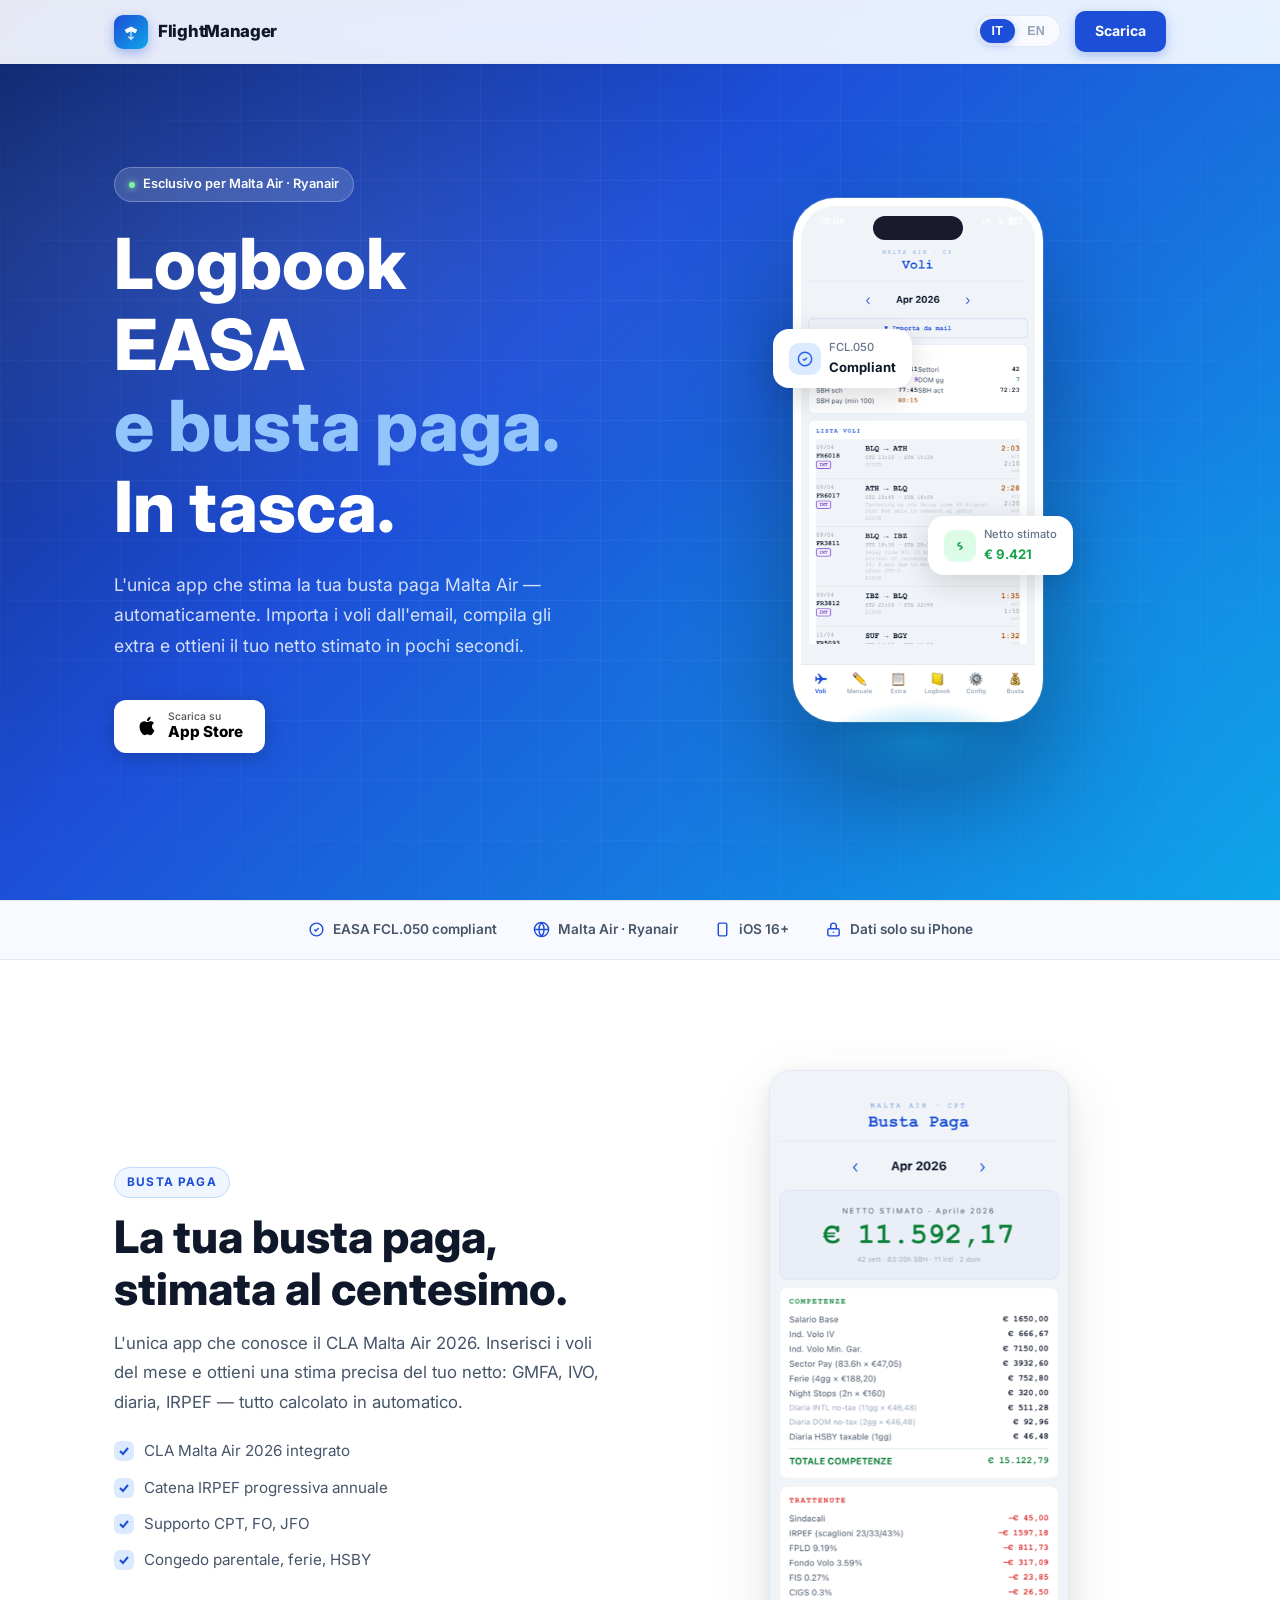
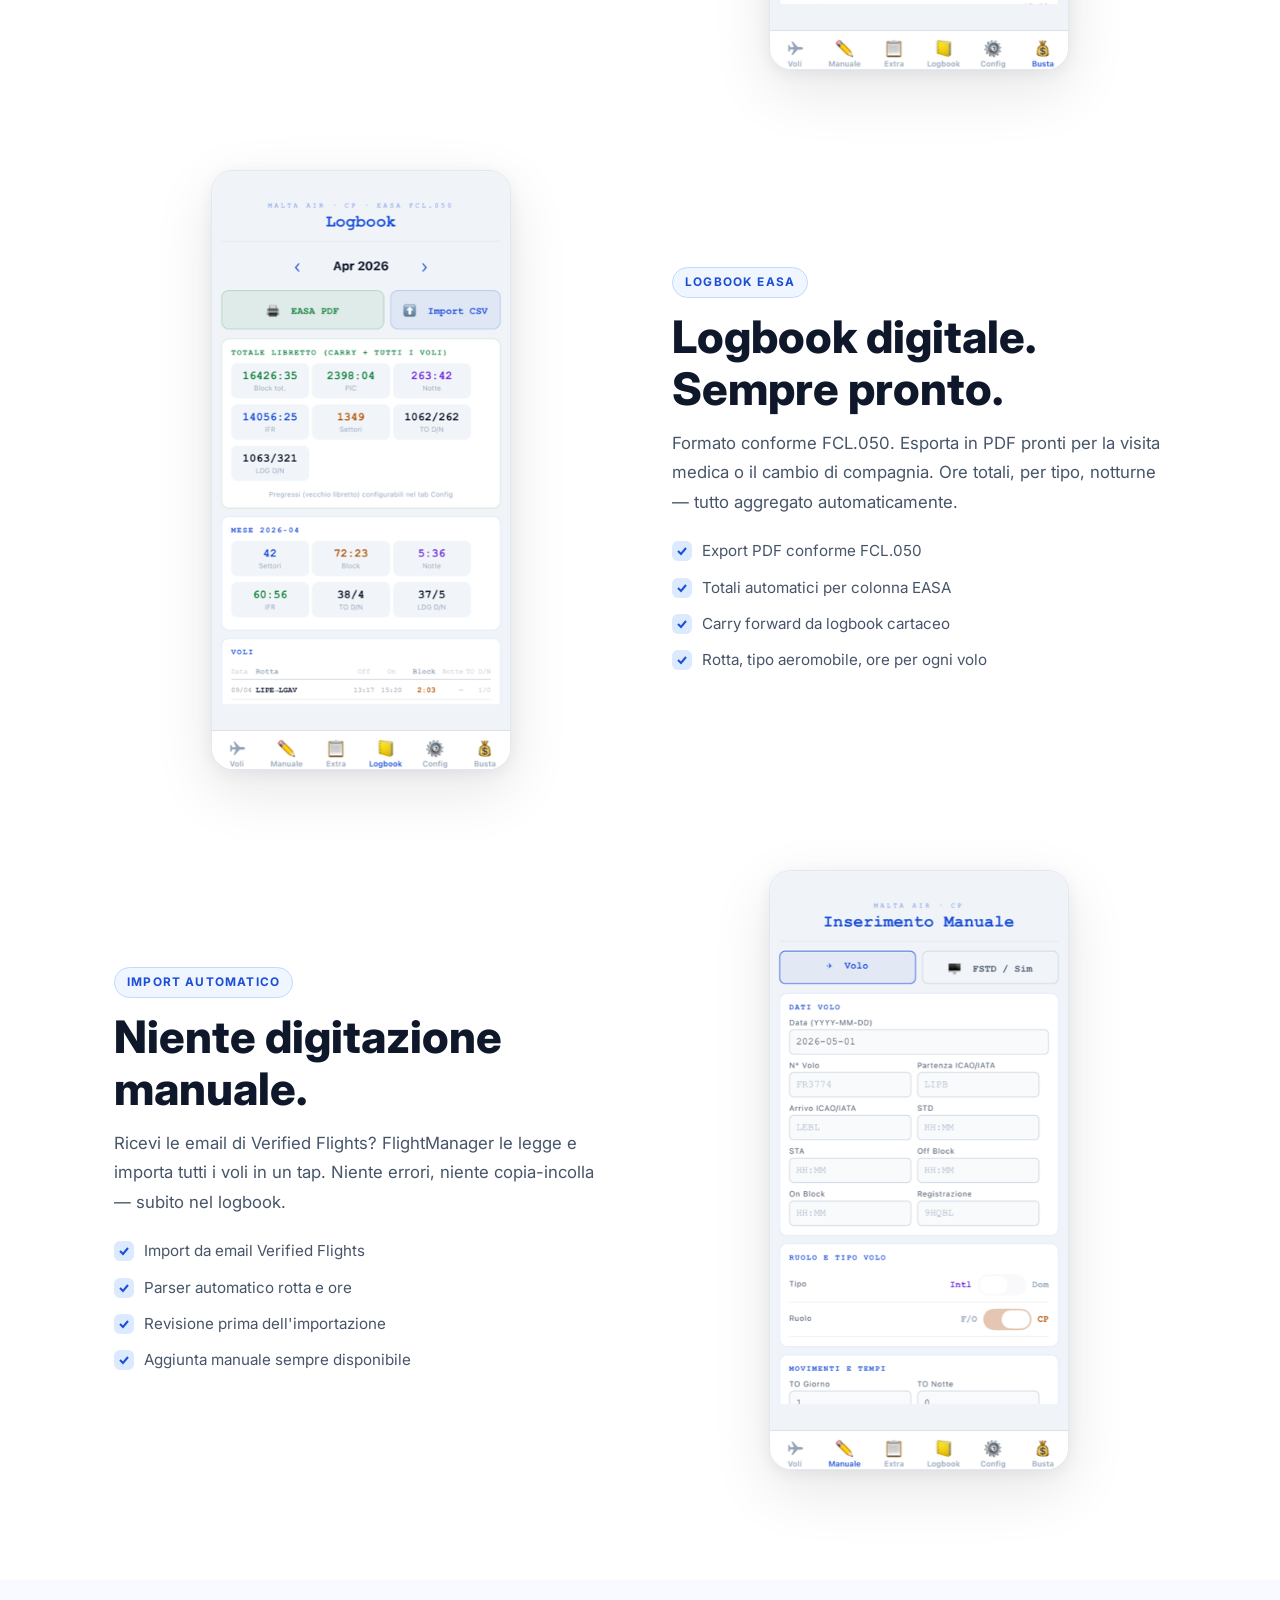
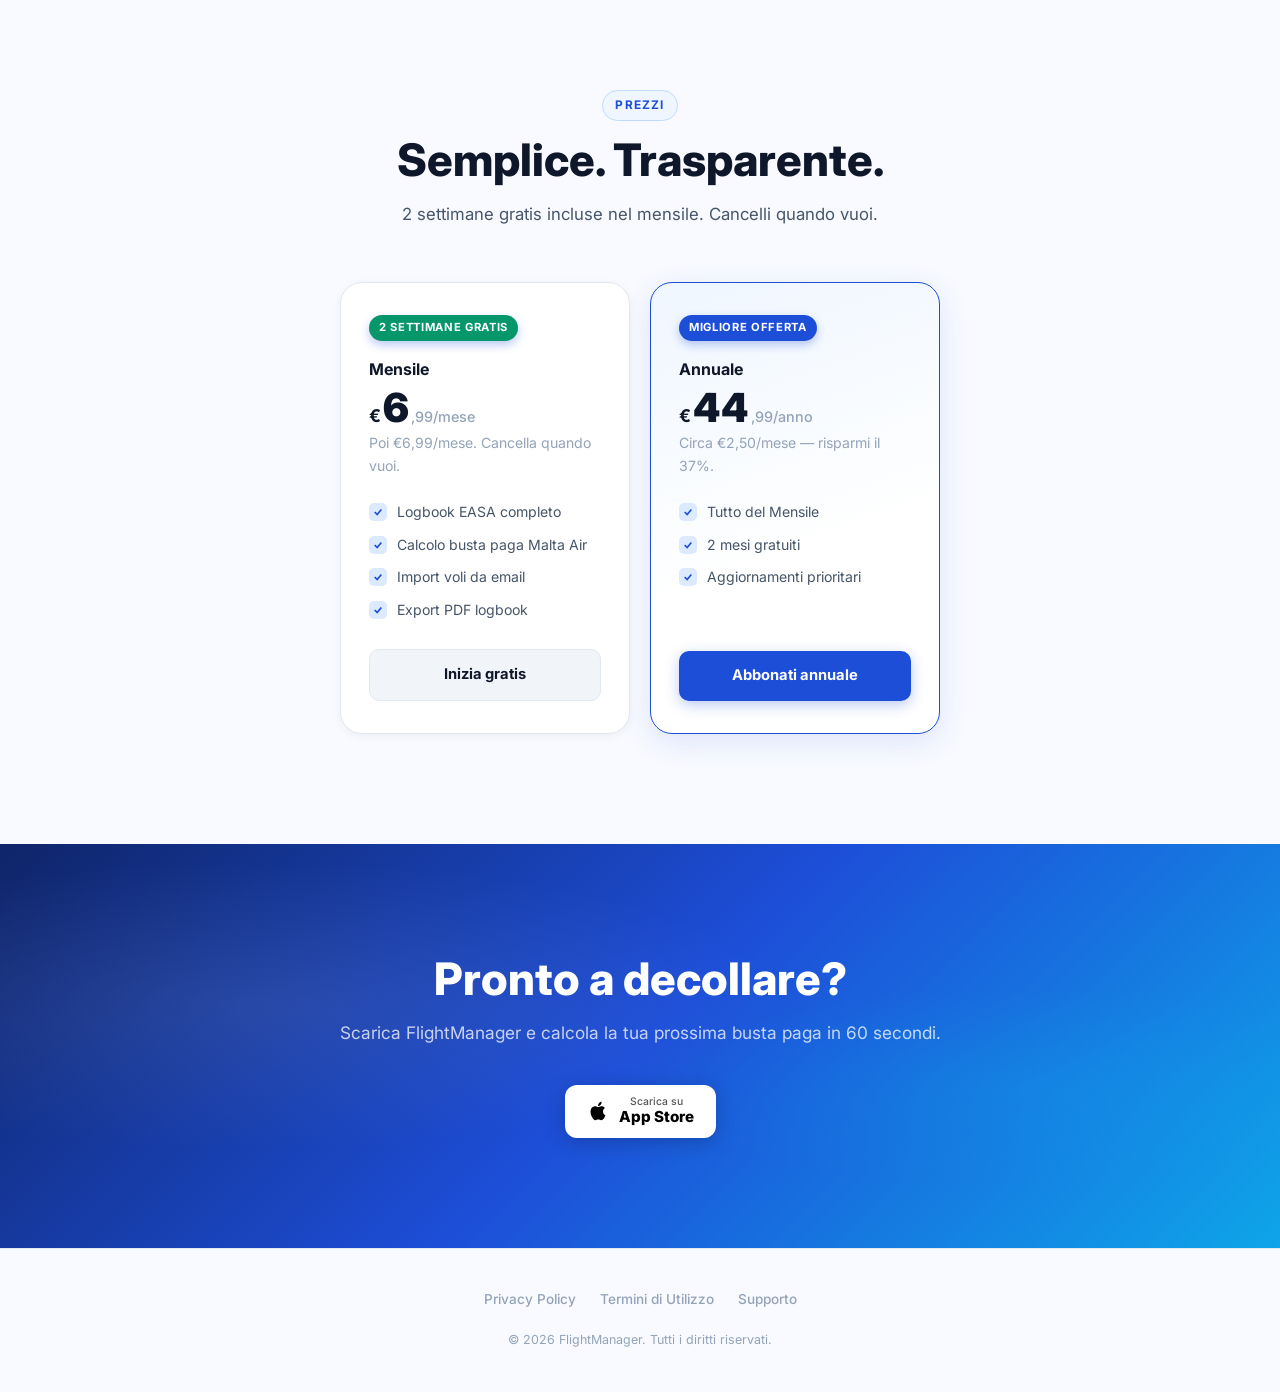
==== index.html @ ec0d059f "Update index.html" ====
<!DOCTYPE html>
<html lang="it">
<head>
  <meta charset="UTF-8" />
  <meta name="viewport" content="width=device-width, initial-scale=1.0" />
  <title>FlightManager — Logbook EASA & Busta Paga per Piloti Malta Air</title>
  <meta name="description" content="L'unica app iOS che stima la busta paga Malta Air e gestisce il logbook EASA. Import voli da email, catena IRPEF, trial gratuito." />
  <link rel="preconnect" href="https://fonts.googleapis.com" />
  <link href="https://fonts.googleapis.com/css2?family=Inter:wght@400;500;600;700;800;900&display=swap" rel="stylesheet" />

  <style>
    *, *::before, *::after { box-sizing: border-box; margin: 0; padding: 0; }

    :root {
      --blue:   #1D4ED8;
      --blue2:  #1E40AF;
      --sky:    #0EA5E9;
      --indigo: #4F46E5;
      --white:  #FFFFFF;
      --bg:     #F8FAFF;
      --card:   #FFFFFF;
      --text:   #0F172A;
      --sub:    #475569;
      --muted:  #94A3B8;
      --border: #E2E8F0;
      --r:      14px;
      --rl:     22px;
    }

    html { scroll-behavior: smooth; }

    body {
      font-family: 'Inter', -apple-system, BlinkMacSystemFont, sans-serif;
      background: var(--white);
      color: var(--text);
      line-height: 1.6;
      overflow-x: hidden;
    }

    h1, h2, h3 { font-weight: 800; line-height: 1.15; color: var(--text); }
    h1 { font-size: clamp(2.4rem, 6vw, 4.4rem); }
    h2 { font-size: clamp(1.8rem, 4vw, 2.8rem); }
    h3 { font-size: 1.15rem; }

    .wrap { max-width: 1100px; margin: 0 auto; padding: 0 24px; }

    /* ── NAV ── */
    nav {
      position: fixed; top: 0; left: 0; right: 0; z-index: 100;
      height: 64px;
      background: rgba(255,255,255,.9);
      backdrop-filter: blur(18px) saturate(180%);
      border-bottom: 1px solid rgba(226,232,240,.8);
      box-shadow: 0 1px 3px rgba(0,0,0,.06);
    }
    nav .inner {
      max-width: 1100px; margin: 0 auto; padding: 0 24px;
      height: 100%; display: flex; align-items: center; justify-content: space-between;
    }
    .logo {
      display: flex; align-items: center; gap: 10px;
      font-size: 1.05rem; font-weight: 800; color: var(--text);
      text-decoration: none; letter-spacing: -.3px;
    }
    .logo-icon {
      width: 34px; height: 34px; border-radius: 9px;
      background: linear-gradient(135deg, var(--blue) 0%, var(--sky) 100%);
      display: flex; align-items: center; justify-content: center; flex-shrink: 0;
      box-shadow: 0 4px 12px rgba(29,78,216,.35);
    }
    .nav-r { display: flex; align-items: center; gap: 14px; }
    .lang-toggle {
      display: flex; align-items: center;
      background: var(--bg); border-radius: 20px; padding: 3px;
      border: 1px solid var(--border);
    }
    .lang-btn {
      padding: 5px 12px; border-radius: 16px; border: none; cursor: pointer;
      font-size: .78rem; font-weight: 700; letter-spacing: .02em;
      transition: all .2s; background: transparent; color: var(--muted);
    }
    .lang-btn.active { background: var(--blue); color: #fff; box-shadow: 0 2px 8px rgba(29,78,216,.3); }
    .btn-nav {
      background: var(--blue); color: #fff; padding: 9px 20px;
      border-radius: 10px; font-weight: 700; font-size: .88rem;
      text-decoration: none; transition: all .2s;
      box-shadow: 0 4px 12px rgba(29,78,216,.3);
    }
    .btn-nav:hover { background: var(--blue2); transform: translateY(-1px); box-shadow: 0 6px 16px rgba(29,78,216,.35); }

    /* ── HERO ── */
    .hero {
      min-height: 100vh; display: flex; align-items: center;
      padding: 80px 0 60px; position: relative; overflow: hidden;
      background: linear-gradient(135deg, #0F2569 0%, #1D4ED8 40%, #0EA5E9 100%);
    }

    /* Animated mesh background */
    .hero::before {
      content: '';
      position: absolute; inset: 0;
      background:
        radial-gradient(ellipse 80% 50% at 20% 30%, rgba(255,255,255,.08) 0%, transparent 60%),
        radial-gradient(ellipse 60% 40% at 80% 70%, rgba(14,165,233,.2) 0%, transparent 60%);
      pointer-events: none;
    }

    /* Grid lines decoration */
    .hero::after {
      content: '';
      position: absolute; inset: 0;
      background-image:
        linear-gradient(rgba(255,255,255,.05) 1px, transparent 1px),
        linear-gradient(90deg, rgba(255,255,255,.05) 1px, transparent 1px);
      background-size: 60px 60px;
      pointer-events: none;
      mask-image: radial-gradient(ellipse 80% 80% at 50% 50%, black 30%, transparent 100%);
    }

    .hero-grid {
      display: grid; grid-template-columns: 1fr 1fr;
      gap: 60px; align-items: center; position: relative; z-index: 1;
    }

    .hero-badge {
      display: inline-flex; align-items: center; gap: 8px;
      background: rgba(255,255,255,.15);
      border: 1px solid rgba(255,255,255,.25);
      color: #fff; font-size: .8rem; font-weight: 600;
      padding: 6px 14px; border-radius: 20px; margin-bottom: 22px;
      backdrop-filter: blur(8px);
    }
    .badge-dot {
      width: 6px; height: 6px; border-radius: 50%;
      background: #7EF4A0; box-shadow: 0 0 6px #7EF4A0;
      animation: blink 2s infinite;
    }
    @keyframes blink { 0%,100%{opacity:1} 50%{opacity:.4} }

    .hero h1 { color: #fff; margin-bottom: 22px; }
    .hero h1 .accent { color: #93C5FD; }

    .hero-sub {
      font-size: 1.1rem; color: rgba(255,255,255,.82);
      margin-bottom: 38px; max-width: 460px; line-height: 1.75;
    }
    .hero-cta { display: flex; gap: 14px; flex-wrap: wrap; }

    /* App Store button */
    .asbtn {
      display: inline-flex; align-items: center; gap: 10px;
      background: #fff; color: #000; padding: 11px 22px;
      border-radius: 12px; text-decoration: none;
      transition: all .2s; flex-shrink: 0;
      box-shadow: 0 4px 20px rgba(0,0,0,.2);
    }
    .asbtn:hover { transform: translateY(-2px); box-shadow: 0 8px 28px rgba(0,0,0,.25); }
    .asbtn svg { width: 22px; height: 22px; flex-shrink: 0; }
    .asbtn-txt { display: flex; flex-direction: column; line-height: 1.2; }
    .asbtn-txt small { font-size: .65rem; color: #555; font-weight: 500; }
    .asbtn-txt strong { font-size: .95rem; color: #000; font-weight: 800; }

    /* Phone mockup */
    .hero-visual { display: flex; justify-content: center; align-items: center; position: relative; z-index: 1; }
    .phone-wrap { position: relative; }
    .phone {
      width: 250px; border-radius: 42px;
      background: #fff;
      border: 8px solid rgba(255,255,255,.9);
      overflow: hidden;
      box-shadow:
        0 60px 120px rgba(0,0,0,.35),
        0 0 0 1px rgba(255,255,255,.15),
        inset 0 1px 0 rgba(255,255,255,.5);
      animation: float 5s ease-in-out infinite;
      position: relative;
    }
    .phone::before {
      content: ''; position: absolute;
      top: 10px; left: 50%; transform: translateX(-50%);
      width: 90px; height: 24px;
      background: #1a1a2e; border-radius: 13px; z-index: 2;
    }
    .phone img { width: 100%; display: block; }
    .phone-ph {
      width: 100%; aspect-ratio: 9/19.5;
      background: linear-gradient(160deg, #EFF6FF 0%, #DBEAFE 100%);
      display: flex; flex-direction: column;
      align-items: center; justify-content: center; gap: 14px; padding: 50px 30px;
    }
    .phone-ph svg { opacity: .35; }
    .phone-ph span { font-size: .72rem; color: #64748B; text-align: center; font-weight: 500; }
    @keyframes float { 0%,100%{transform:translateY(0)} 50%{transform:translateY(-14px)} }

    /* Glow under phone */
    .phone-glow {
      position: absolute; bottom: -60px; left: 50%; transform: translateX(-50%);
      width: 200px; height: 80px;
      background: radial-gradient(ellipse, rgba(14,165,233,.4) 0%, transparent 72%);
      pointer-events: none;
    }

    /* Floating badge decorations */
    .float-badge {
      position: absolute; background: #fff; border-radius: 16px;
      padding: 10px 16px; box-shadow: 0 8px 30px rgba(0,0,0,.15);
      display: flex; align-items: center; gap: 8px;
      font-size: .8rem; font-weight: 700; color: var(--text);
      animation: float2 4s ease-in-out infinite;
      white-space: nowrap;
    }
    .float-badge.left  { left: -20px; top: 25%; animation-delay: .5s; }
    .float-badge.right { right: -30px; bottom: 28%; animation-delay: 1.2s; }
    .float-badge .fb-icon { width: 32px; height: 32px; border-radius: 10px; display: flex; align-items: center; justify-content: center; }
    .float-badge .fb-icon.blue { background: #DBEAFE; }
    .float-badge .fb-icon.green { background: #DCFCE7; }
    @keyframes float2 { 0%,100%{transform:translateY(0)} 50%{transform:translateY(-8px)} }

    /* ── TRUST STRIP ── */
    .trust {
      background: var(--bg);
      border-top: 1px solid var(--border);
      border-bottom: 1px solid var(--border);
      padding: 18px 0;
    }
    .trust-row {
      display: flex; align-items: center; justify-content: center;
      gap: 36px; flex-wrap: wrap;
    }
    .trust-item {
      display: flex; align-items: center; gap: 8px;
      font-size: .85rem; font-weight: 600; color: var(--sub);
    }
    .trust-item svg { width: 17px; height: 17px; color: var(--blue); flex-shrink: 0; }

    /* ── SECTIONS ── */
    .section { padding: 110px 0; }
    .section.alt { background: var(--bg); }

    .section-chip {
      display: inline-block;
      background: #EFF6FF; color: var(--blue);
      font-size: .74rem; font-weight: 700; letter-spacing: .1em; text-transform: uppercase;
      padding: 5px 12px; border-radius: 20px; margin-bottom: 14px;
      border: 1px solid #BFDBFE;
    }
    .section-sub { font-size: 1.05rem; color: var(--sub); max-width: 520px; line-height: 1.75; margin-top: 14px; }

    /* Feature rows */
    .feat-row {
      display: grid; grid-template-columns: 1fr 1fr;
      gap: 64px; align-items: center; margin-bottom: 100px;
    }
    .feat-row:last-child { margin-bottom: 0; }

    .feat-card {
      background: var(--card);
      border: 1px solid var(--border);
      border-radius: var(--rl); overflow: hidden;
      aspect-ratio: 9/18; max-width: 300px; width: 100%;
      box-shadow: 0 20px 60px rgba(15,23,42,.1), 0 4px 16px rgba(15,23,42,.06);
      transition: transform .3s, box-shadow .3s;
    }
    .feat-card:hover {
      transform: translateY(-8px);
      box-shadow: 0 32px 80px rgba(15,23,42,.15), 0 8px 24px rgba(15,23,42,.08);
    }
    .feat-card img { width: 100%; height: 100%; object-fit: cover; }
    .feat-card .ph {
      width: 100%; height: 100%;
      background: linear-gradient(160deg, #EFF6FF 0%, #F0F9FF 100%);
      display: flex; flex-direction: column;
      align-items: center; justify-content: center; gap: 14px; padding: 30px;
    }
    .feat-card .ph svg { opacity: .35; }
    .feat-card .ph span { font-size: .72rem; color: var(--muted); text-align: center; font-weight: 500; }

    .feat-img { display: flex; justify-content: center; }

    .check-list { list-style: none; margin-top: 22px; display: flex; flex-direction: column; gap: 12px; }
    .check-list li {
      display: flex; align-items: flex-start; gap: 10px;
      font-size: .95rem; color: var(--sub);
    }
    .check-icon {
      width: 20px; height: 20px; border-radius: 6px;
      background: #DBEAFE; display: flex; align-items: center; justify-content: center;
      flex-shrink: 0; margin-top: 2px;
    }
    .check-icon svg { width: 12px; height: 12px; color: var(--blue); }

    /* ── PRICING ── */
    .pricing { padding: 110px 0; background: var(--bg); }
    .pricing-head { text-align: center; margin-bottom: 52px; }
    .pricing-head .section-sub { margin: 14px auto 0; }

    .cards {
      display: grid; grid-template-columns: repeat(auto-fit, minmax(270px, 1fr));
      gap: 20px; max-width: 820px; margin: 0 auto;
    }
    .card {
      background: var(--card); border: 1.5px solid var(--border);
      border-radius: var(--rl); padding: 32px 28px;
      display: flex; flex-direction: column;
      transition: transform .25s, box-shadow .25s;
      box-shadow: 0 2px 8px rgba(15,23,42,.05);
    }
    .card:hover {
      transform: translateY(-6px);
      box-shadow: 0 20px 50px rgba(15,23,42,.12);
      border-color: #BFDBFE;
    }
    .card.best {
      border-color: var(--blue);
      background: linear-gradient(160deg, #EFF6FF 0%, #fff 60%);
      box-shadow: 0 8px 30px rgba(29,78,216,.12);
    }
    .best-badge {
      display: inline-block; background: var(--blue); color: #fff;
      font-size: .7rem; font-weight: 700; letter-spacing: .06em; text-transform: uppercase;
      padding: 4px 10px; border-radius: 20px; margin-bottom: 16px; width: fit-content;
      box-shadow: 0 4px 10px rgba(29,78,216,.3);
    }
    .card-name { font-size: 1rem; font-weight: 700; color: var(--text); margin-bottom: 6px; }
    .card-price {
      font-size: 2.5rem; font-weight: 900; color: var(--text);
      line-height: 1; margin-bottom: 4px; display: flex; align-items: baseline; gap: 2px;
    }
    .card-price sup { font-size: 1.1rem; font-weight: 700; }
    .card-price .per { font-size: .9rem; font-weight: 500; color: var(--muted); }
    .card-desc { font-size: .88rem; color: var(--muted); margin-bottom: 24px; }
    .card-feats { list-style: none; flex: 1; margin-bottom: 28px; display: flex; flex-direction: column; gap: 10px; }
    .card-feats li { display: flex; align-items: flex-start; gap: 10px; font-size: .88rem; color: var(--sub); }
    .card-feats li .check-icon { width: 18px; height: 18px; border-radius: 5px; flex-shrink: 0; margin-top: 2px; background: #DBEAFE; }
    .card-feats li .check-icon svg { width: 10px; height: 10px; color: var(--blue); }
    .btn-card {
      display: block; text-align: center; width: 100%;
      padding: 13px 20px; border-radius: 10px;
      font-weight: 700; font-size: .92rem; text-decoration: none; transition: all .2s;
    }
    .btn-card.solid {
      background: var(--blue); color: #fff;
      box-shadow: 0 4px 14px rgba(29,78,216,.3);
    }
    .btn-card.solid:hover { background: var(--blue2); transform: translateY(-1px); box-shadow: 0 6px 20px rgba(29,78,216,.35); }
    .btn-card.ghost { background: #F1F5F9; color: var(--text); border: 1px solid var(--border); }
    .btn-card.ghost:hover { background: #E2E8F0; }

    /* ── CTA ── */
    .cta-sec {
      padding: 110px 0; text-align: center;
      background: linear-gradient(135deg, #0F2569 0%, #1D4ED8 50%, #0EA5E9 100%);
      position: relative; overflow: hidden;
    }
    .cta-sec::before {
      content: '';
      position: absolute; inset: 0;
      background:
        radial-gradient(ellipse 70% 60% at 20% 40%, rgba(255,255,255,.08) 0%, transparent 60%),
        radial-gradient(ellipse 50% 40% at 80% 60%, rgba(14,165,233,.2) 0%, transparent 60%);
      pointer-events: none;
    }
    .cta-sec .wrap { position: relative; z-index: 1; }
    .cta-sec h2 { color: #fff; margin-bottom: 14px; }
    .cta-sec p { font-size: 1.08rem; color: rgba(255,255,255,.75); margin-bottom: 38px; }
    .cta-btns { display: flex; gap: 14px; justify-content: center; flex-wrap: wrap; }

    /* ── FOOTER ── */
    footer { padding: 40px 0; border-top: 1px solid var(--border); text-align: center; background: var(--bg); }
    .footer-links { display: flex; gap: 24px; justify-content: center; flex-wrap: wrap; margin-bottom: 16px; }
    .footer-links a { color: var(--muted); font-size: .85rem; text-decoration: none; font-weight: 500; }
    .footer-links a:hover { color: var(--blue); }
    footer small { font-size: .78rem; color: var(--muted); }

    /* ── ANIMATIONS ── */
    .fu { opacity: 0; transform: translateY(24px); transition: opacity .6s ease, transform .6s ease; }
    .fu.vis { opacity: 1; transform: translateY(0); }
    .d1 { transition-delay: .1s; }
    .d2 { transition-delay: .2s; }
    .d3 { transition-delay: .3s; }

    /* ── RESPONSIVE ── */
    @media (max-width: 768px) {
      .hero-grid { grid-template-columns: 1fr; text-align: center; gap: 48px; }
      .hero-visual { order: -1; }
      .hero-sub { margin-left: auto; margin-right: auto; }
      .hero-cta { justify-content: center; }
      .feat-row { grid-template-columns: 1fr; gap: 40px; }
      .feat-row .feat-img { order: -1; }
      .section-sub { max-width: 100%; }
      .float-badge { display: none; }
    }
    @media (max-width: 480px) {
      .trust-row { gap: 16px; }
      nav .btn-nav { display: none; }
    }
  </style>
</head>

<body>

<!-- ── NAV ── -->
<nav>
  <div class="inner">
    <a href="#" class="logo">
      <div class="logo-icon">
        <svg width="18" height="18" viewBox="0 0 20 20" fill="none">
          <path d="M17 7.5L10 4L3 7.5L5 11.5L10 9.5L15 11.5L17 7.5Z" fill="white" opacity=".95"/>
          <path d="M10 9.5V18L7.5 15.5M10 18L12.5 15.5" stroke="white" stroke-width="1.5" stroke-linecap="round" opacity=".8"/>
        </svg>
      </div>
      FlightManager
    </a>
    <div class="nav-r">
      <div class="lang-toggle">
        <button class="lang-btn active" data-lang="it">IT</button>
        <button class="lang-btn" data-lang="en">EN</button>
      </div>
      <a href="https://apps.apple.com/it/app/flightmanager/id6765693187" class="btn-nav" data-t="nav.cta">Scarica</a>
    </div>
  </div>
</nav>

<!-- ── HERO ── -->
<section class="hero">
  <div class="wrap">
    <div class="hero-grid">
      <div>
        <div class="hero-badge fu">
          <span class="badge-dot"></span>
          <span data-t="hero.badge">Esclusivo per Malta Air · Ryanair</span>
        </div>
        <h1 class="fu d1">
          <span data-t="hero.t1">Logbook EASA</span><br>
          <span class="accent" data-t="hero.t2">e busta paga.</span><br>
          <span data-t="hero.t3">In tasca.</span>
        </h1>
        <p class="hero-sub fu d2" data-t="hero.sub">
          L'unica app che stima la tua busta paga Malta Air — automaticamente. Importa i voli dall'email, compila gli extra e ottieni il tuo netto stimato in pochi secondi.
        </p>
        <div class="hero-cta fu d3">
          <a href="https://apps.apple.com/it/app/flightmanager/id6765693187" class="asbtn">
            <svg viewBox="0 0 24 24" fill="currentColor"><path d="M18.71 19.5c-.83 1.24-1.71 2.45-3.05 2.47-1.34.03-1.77-.79-3.29-.79-1.53 0-2 .77-3.27.82-1.31.05-2.3-1.32-3.14-2.53C4.25 17 2.94 12.45 4.7 9.39c.87-1.52 2.43-2.48 4.12-2.51 1.28-.02 2.5.87 3.29.87.78 0 2.26-1.07 3.8-.91.65.03 2.47.26 3.64 1.98-.09.06-2.17 1.28-2.15 3.81.03 3.02 2.65 4.03 2.68 4.04-.03.07-.42 1.44-1.38 2.83M13 3.5c.73-.83 1.94-1.46 2.94-1.5.13 1.17-.34 2.35-1.04 3.19-.69.85-1.83 1.51-2.95 1.42-.15-1.15.41-2.35 1.05-3.11z"/></svg>
            <div class="asbtn-txt">
              <small data-t="as.dl">Scarica su</small>
              <strong>App Store</strong>
            </div>
          </a>
        </div>
      </div>

      <div class="hero-visual fu d2">
        <div class="phone-wrap">
          <div class="phone">
            <img src="screens/voli.png" alt="FlightManager"
                 onerror="this.style.display='none';this.nextElementSibling.style.display='flex'">
            <div class="phone-ph" style="display:none">
              <svg width="52" height="52" viewBox="0 0 24 24" fill="none" stroke="#2563EB" stroke-width="1.2">
                <path d="M3 12l2-2m0 0l7-7 7 7M5 10v10a1 1 0 001 1h3m10-11l2 2m-2-2v10a1 1 0 01-1 1h-3m-6 0a1 1 0 001-1v-4a1 1 0 011-1h2a1 1 0 011 1v4a1 1 0 001 1m-6 0h6"/>
              </svg>
              <span>Screenshot principale<br>qui</span>
            </div>
          </div>
          <div class="phone-glow"></div>

          <!-- Floating badges -->
          <div class="float-badge left">
            <div class="fb-icon blue">
              <svg width="16" height="16" viewBox="0 0 24 24" fill="none" stroke="#2563EB" stroke-width="2.2"><path d="M9 12l2 2 4-4"/><circle cx="12" cy="12" r="10"/></svg>
            </div>
            <div>
              <div style="font-size:.7rem;color:#64748B;font-weight:500" data-t="fb.easa">FCL.050</div>
              <div style="font-size:.82rem" data-t="fb.compliant">Compliant</div>
            </div>
          </div>

          <div class="float-badge right">
            <div class="fb-icon green">
              <svg width="16" height="16" viewBox="0 0 24 24" fill="none" stroke="#16A34A" stroke-width="2.2"><path d="M12 8c-1.657 0-3 .895-3 2s1.343 2 3 2 3 .895 3 2-1.343 2-3 2m0-8V6m0 12v-2"/></svg>
            </div>
            <div>
              <div style="font-size:.7rem;color:#64748B;font-weight:500" data-t="fb.netto">Netto stimato</div>
              <div style="font-size:.82rem;color:#16A34A">€ 9.421</div>
            </div>
          </div>
        </div>
      </div>
    </div>
  </div>
</section>

<!-- ── TRUST STRIP ── -->
<div class="trust">
  <div class="wrap">
    <div class="trust-row">
      <div class="trust-item">
        <svg viewBox="0 0 24 24" fill="none" stroke="currentColor" stroke-width="2"><path d="M9 12l2 2 4-4m6 2a9 9 0 11-18 0 9 9 0 0118 0z"/></svg>
        <span data-t="tr.easa">EASA FCL.050 compliant</span>
      </div>
      <div class="trust-item">
        <svg viewBox="0 0 24 24" fill="none" stroke="currentColor" stroke-width="2"><circle cx="12" cy="12" r="10"/><path d="M2 12h20M12 2a15.3 15.3 0 010 20M12 2a15.3 15.3 0 000 20"/></svg>
        <span data-t="tr.ma">Malta Air · Ryanair</span>
      </div>
      <div class="trust-item">
        <svg viewBox="0 0 24 24" fill="none" stroke="currentColor" stroke-width="2"><path d="M12 18h.01M8 21h8a2 2 0 002-2V5a2 2 0 00-2-2H8a2 2 0 00-2 2v14a2 2 0 002 2z"/></svg>
        <span>iOS 16+</span>
      </div>
      <div class="trust-item">
        <svg viewBox="0 0 24 24" fill="none" stroke="currentColor" stroke-width="2"><path d="M12 15v2m-6 4h12a2 2 0 002-2v-6a2 2 0 00-2-2H6a2 2 0 00-2 2v6a2 2 0 002 2zm10-10V7a4 4 0 00-8 0v4h8z"/></svg>
        <span data-t="tr.priv">Dati solo su iPhone</span>
      </div>
    </div>
  </div>
</div>

<!-- ── FEATURES ── -->
<section class="section">
  <div class="wrap">

    <!-- Busta paga — USP -->
    <div class="feat-row">
      <div class="fu">
        <span class="section-chip" data-t="f1.chip">Busta Paga</span>
        <h2 data-t="f1.h">La tua busta paga,<br>stimata al centesimo.</h2>
        <p class="section-sub" data-t="f1.sub">L'unica app che conosce il CLA Malta Air 2026. Inserisci i voli del mese e ottieni una stima precisa del tuo netto: GMFA, IVO, diaria, IRPEF — tutto calcolato in automatico.</p>
        <ul class="check-list">
          <li><div class="check-icon"><svg viewBox="0 0 12 12" fill="none" stroke="currentColor" stroke-width="2"><polyline points="2,6 5,9 10,3"/></svg></div><span data-t="f1.l1">CLA Malta Air 2026 integrato</span></li>
          <li><div class="check-icon"><svg viewBox="0 0 12 12" fill="none" stroke="currentColor" stroke-width="2"><polyline points="2,6 5,9 10,3"/></svg></div><span data-t="f1.l2">Catena IRPEF progressiva annuale</span></li>
          <li><div class="check-icon"><svg viewBox="0 0 12 12" fill="none" stroke="currentColor" stroke-width="2"><polyline points="2,6 5,9 10,3"/></svg></div><span data-t="f1.l3">Supporto CPT, FO, JFO</span></li>
          <li><div class="check-icon"><svg viewBox="0 0 12 12" fill="none" stroke="currentColor" stroke-width="2"><polyline points="2,6 5,9 10,3"/></svg></div><span data-t="f1.l4">Congedo parentale, ferie, HSBY</span></li>
        </ul>
      </div>
      <div class="feat-img fu d1">
        <div class="feat-card">
          <img src="screens/busta.png" alt="Busta paga"
               onerror="this.style.display='none';this.nextElementSibling.style.display='flex'">
          <div class="ph" style="display:none">
            <svg width="50" height="50" viewBox="0 0 24 24" fill="none" stroke="#2563EB" stroke-width="1.2">
              <path d="M9 7h6m0 10v-3m-3 3v-6m-6 6H6a2 2 0 01-2-2V5a2 2 0 012-2h8l4 4v11a2 2 0 01-2 2z"/>
            </svg>
            <span>Busta Paga<br>Screenshot</span>
          </div>
        </div>
      </div>
    </div>

    <!-- Logbook EASA -->
    <div class="feat-row">
      <div class="feat-img fu">
        <div class="feat-card">
          <img src="screens/logbook.png" alt="Logbook EASA"
               onerror="this.style.display='none';this.nextElementSibling.style.display='flex'">
          <div class="ph" style="display:none">
            <svg width="50" height="50" viewBox="0 0 24 24" fill="none" stroke="#2563EB" stroke-width="1.2">
              <path d="M12 6.042A8.967 8.967 0 006 3.75c-1.052 0-2.062.18-3 .512v14.25A8.987 8.987 0 016 18c2.305 0 4.408.867 6 2.292m0-14.25a8.966 8.966 0 016-2.292c1.052 0 2.062.18 3 .512v14.25M12 6.042V20.25"/>
            </svg>
            <span>Logbook<br>Screenshot</span>
          </div>
        </div>
      </div>
      <div class="fu d1">
        <span class="section-chip" data-t="f2.chip">Logbook EASA</span>
        <h2 data-t="f2.h">Logbook digitale.<br>Sempre pronto.</h2>
        <p class="section-sub" data-t="f2.sub">Formato conforme FCL.050. Esporta in PDF pronti per la visita medica o il cambio di compagnia. Ore totali, per tipo, notturne — tutto aggregato automaticamente.</p>
        <ul class="check-list">
          <li><div class="check-icon"><svg viewBox="0 0 12 12" fill="none" stroke="currentColor" stroke-width="2"><polyline points="2,6 5,9 10,3"/></svg></div><span data-t="f2.l1">Export PDF conforme FCL.050</span></li>
          <li><div class="check-icon"><svg viewBox="0 0 12 12" fill="none" stroke="currentColor" stroke-width="2"><polyline points="2,6 5,9 10,3"/></svg></div><span data-t="f2.l2">Totali automatici per colonna EASA</span></li>
          <li><div class="check-icon"><svg viewBox="0 0 12 12" fill="none" stroke="currentColor" stroke-width="2"><polyline points="2,6 5,9 10,3"/></svg></div><span data-t="f2.l3">Carry forward da logbook cartaceo</span></li>
          <li><div class="check-icon"><svg viewBox="0 0 12 12" fill="none" stroke="currentColor" stroke-width="2"><polyline points="2,6 5,9 10,3"/></svg></div><span data-t="f2.l4">Rotta, tipo aeromobile, ore per ogni volo</span></li>
        </ul>
      </div>
    </div>

    <!-- Import automatico -->
    <div class="feat-row">
      <div class="fu">
        <span class="section-chip" data-t="f3.chip">Import Automatico</span>
        <h2 data-t="f3.h">Niente digitazione<br>manuale.</h2>
        <p class="section-sub" data-t="f3.sub">Ricevi le email di Verified Flights? FlightManager le legge e importa tutti i voli in un tap. Niente errori, niente copia-incolla — subito nel logbook.</p>
        <ul class="check-list">
          <li><div class="check-icon"><svg viewBox="0 0 12 12" fill="none" stroke="currentColor" stroke-width="2"><polyline points="2,6 5,9 10,3"/></svg></div><span data-t="f3.l1">Import da email Verified Flights</span></li>
          <li><div class="check-icon"><svg viewBox="0 0 12 12" fill="none" stroke="currentColor" stroke-width="2"><polyline points="2,6 5,9 10,3"/></svg></div><span data-t="f3.l2">Parser automatico rotta e ore</span></li>
          <li><div class="check-icon"><svg viewBox="0 0 12 12" fill="none" stroke="currentColor" stroke-width="2"><polyline points="2,6 5,9 10,3"/></svg></div><span data-t="f3.l3">Revisione prima dell'importazione</span></li>
          <li><div class="check-icon"><svg viewBox="0 0 12 12" fill="none" stroke="currentColor" stroke-width="2"><polyline points="2,6 5,9 10,3"/></svg></div><span data-t="f3.l4">Aggiunta manuale sempre disponibile</span></li>
        </ul>
      </div>
      <div class="feat-img fu d1">
        <div class="feat-card">
          <img src="screens/manuale.png" alt="Import voli"
               onerror="this.style.display='none';this.nextElementSibling.style.display='flex'">
          <div class="ph" style="display:none">
            <svg width="50" height="50" viewBox="0 0 24 24" fill="none" stroke="#2563EB" stroke-width="1.2">
              <path d="M3 16.5v2.25A2.25 2.25 0 005.25 21h13.5A2.25 2.25 0 0021 18.75V16.5M16.5 12L12 16.5m0 0L7.5 12m4.5 4.5V3"/>
            </svg>
            <span>Import Voli<br>Screenshot</span>
          </div>
        </div>
      </div>
    </div>

  </div>
</section>

<!-- ── PRICING ── -->
<section class="pricing">
  <div class="wrap">
    <div class="pricing-head fu">
      <span class="section-chip" data-t="pr.chip">Prezzi</span>
      <h2 data-t="pr.h">Semplice. Trasparente.</h2>
      <p class="section-sub" data-t="pr.sub">2 settimane gratis incluse nel mensile. Cancelli quando vuoi.</p>
    </div>
    <div class="cards" style="max-width:600px">

      <div class="card fu d1">
        <div class="best-badge" style="background:#059669" data-t="p2.trial">2 settimane gratis</div>
        <div class="card-name" data-t="p2.name">Mensile</div>
        <div class="card-price"><sup>€</sup>6<span class="per" data-t="p2.per">,99/mese</span></div>
        <p class="card-desc" data-t="p2.desc">Poi €6,99/mese. Cancella quando vuoi.</p>
        <ul class="card-feats">
          <li><div class="check-icon"><svg viewBox="0 0 12 12" fill="none" stroke="currentColor" stroke-width="2"><polyline points="2,6 5,9 10,3"/></svg></div><span data-t="p2.f1">Logbook EASA completo</span></li>
          <li><div class="check-icon"><svg viewBox="0 0 12 12" fill="none" stroke="currentColor" stroke-width="2"><polyline points="2,6 5,9 10,3"/></svg></div><span data-t="p2.f2">Calcolo busta paga Malta Air</span></li>
          <li><div class="check-icon"><svg viewBox="0 0 12 12" fill="none" stroke="currentColor" stroke-width="2"><polyline points="2,6 5,9 10,3"/></svg></div><span data-t="p2.f3">Import voli da email</span></li>
          <li><div class="check-icon"><svg viewBox="0 0 12 12" fill="none" stroke="currentColor" stroke-width="2"><polyline points="2,6 5,9 10,3"/></svg></div><span data-t="p2.f4">Export PDF logbook</span></li>
        </ul>
        <a href="https://apps.apple.com/it/app/flightmanager/id6765693187" class="btn-card ghost" data-t="p2.cta">Inizia gratis</a>
      </div>

      <div class="card best fu d3">
        <div class="best-badge" data-t="p3.badge">Migliore offerta</div>
        <div class="card-name" data-t="p3.name">Annuale</div>
        <div class="card-price"><sup>€</sup>44<span class="per" data-t="p3.per">,99/anno</span></div>
        <p class="card-desc" data-t="p3.desc">Circa €2,50/mese — risparmi il 37%.</p>
        <ul class="card-feats">
          <li><div class="check-icon"><svg viewBox="0 0 12 12" fill="none" stroke="currentColor" stroke-width="2"><polyline points="2,6 5,9 10,3"/></svg></div><span data-t="p3.f1">Tutto del Mensile</span></li>
          <li><div class="check-icon"><svg viewBox="0 0 12 12" fill="none" stroke="currentColor" stroke-width="2"><polyline points="2,6 5,9 10,3"/></svg></div><span data-t="p3.f2">2 mesi gratuiti</span></li>
          <li><div class="check-icon"><svg viewBox="0 0 12 12" fill="none" stroke="currentColor" stroke-width="2"><polyline points="2,6 5,9 10,3"/></svg></div><span data-t="p3.f3">Aggiornamenti prioritari</span></li>
        </ul>
        <a href="https://apps.apple.com/it/app/flightmanager/id6765693187" class="btn-card solid" data-t="p3.cta">Abbonati annuale</a>
      </div>

    </div>
  </div>
</section>

<!-- ── CTA ── -->
<section class="cta-sec">
  <div class="wrap fu">
    <h2 data-t="cta.h">Pronto a decollare?</h2>
    <p data-t="cta.sub">Scarica FlightManager e calcola la tua prossima busta paga in 60 secondi.</p>
    <div class="cta-btns">
      <a href="https://apps.apple.com/it/app/flightmanager/id6765693187" class="asbtn">
        <svg viewBox="0 0 24 24" fill="currentColor" width="22" height="22"><path d="M18.71 19.5c-.83 1.24-1.71 2.45-3.05 2.47-1.34.03-1.77-.79-3.29-.79-1.53 0-2 .77-3.27.82-1.31.05-2.3-1.32-3.14-2.53C4.25 17 2.94 12.45 4.7 9.39c.87-1.52 2.43-2.48 4.12-2.51 1.28-.02 2.5.87 3.29.87.78 0 2.26-1.07 3.8-.91.65.03 2.47.26 3.64 1.98-.09.06-2.17 1.28-2.15 3.81.03 3.02 2.65 4.03 2.68 4.04-.03.07-.42 1.44-1.38 2.83M13 3.5c.73-.83 1.94-1.46 2.94-1.5.13 1.17-.34 2.35-1.04 3.19-.69.85-1.83 1.51-2.95 1.42-.15-1.15.41-2.35 1.05-3.11z"/></svg>
        <div class="asbtn-txt">
          <small data-t="as.dl">Scarica su</small>
          <strong>App Store</strong>
        </div>
      </a>
    </div>
  </div>
</section>

<!-- FOOTER -->
<footer>
  <div class="wrap">
    <div class="footer-links">
      <a href="privacy.html" data-t="ft.priv">Privacy Policy</a>
      <a href="terms.html" data-t="ft.terms">Termini di Utilizzo</a>
      <a href="mailto:flightmanager.info@gmail.com" data-t="ft.sup">Supporto</a>
    </div>
    <small data-t="ft.copy">© 2026 FlightManager. Tutti i diritti riservati.</small>
  </div>
</footer>

<script>
const T = {
  it: {
    "nav.cta":"Scarica",
    "hero.badge":"Esclusivo per Malta Air · Ryanair",
    "hero.t1":"Logbook EASA",
    "hero.t2":"e busta paga.",
    "hero.t3":"In tasca.",
    "hero.sub":"L'unica app che stima la tua busta paga Malta Air — automaticamente. Importa i voli dall'email, compila gli extra e ottieni il tuo netto stimato in pochi secondi.",
    "as.dl":"Scarica su",
    "fb.easa":"FCL.050","fb.compliant":"Compliant","fb.netto":"Netto stimato",
    "tr.easa":"EASA FCL.050 compliant","tr.ma":"Malta Air · Ryanair","tr.priv":"Dati solo su iPhone",
    "f1.chip":"Busta Paga","f1.h":"La tua busta paga,<br>stimata al centesimo.",
    "f1.sub":"L'unica app che conosce il CLA Malta Air 2026. Inserisci i voli del mese e ottieni una stima precisa del tuo netto: GMFA, IVO, diaria, IRPEF — tutto calcolato in automatico.",
    "f1.l1":"CLA Malta Air 2026 integrato","f1.l2":"Catena IRPEF progressiva annuale","f1.l3":"Supporto CPT, FO, JFO","f1.l4":"Congedo parentale, ferie, HSBY",
    "f2.chip":"Logbook EASA","f2.h":"Logbook digitale.<br>Sempre pronto.",
    "f2.sub":"Formato conforme FCL.050. Esporta in PDF pronti per la visita medica o il cambio di compagnia. Ore totali, per tipo, notturne — tutto aggregato automaticamente.",
    "f2.l1":"Export PDF conforme FCL.050","f2.l2":"Totali automatici per colonna EASA","f2.l3":"Carry forward da logbook cartaceo","f2.l4":"Rotta, tipo aeromobile, ore per ogni volo",
    "f3.chip":"Import Automatico","f3.h":"Niente digitazione<br>manuale.",
    "f3.sub":"Ricevi le email di Verified Flights? FlightManager le legge e importa tutti i voli in un tap. Niente errori, niente copia-incolla — subito nel logbook.",
    "f3.l1":"Import da email Verified Flights","f3.l2":"Parser automatico rotta e ore","f3.l3":"Revisione prima dell'importazione","f3.l4":"Aggiunta manuale sempre disponibile",
    "pr.chip":"Prezzi","pr.h":"Semplice. Trasparente.","pr.sub":"2 settimane gratis incluse nel mensile. Cancelli quando vuoi.",
    "p2.trial":"2 settimane gratis",
    "p2.name":"Mensile","p2.per":",99/mese","p2.desc":"Poi €6,99/mese. Cancella quando vuoi.",
    "p2.f1":"Logbook EASA completo","p2.f2":"Calcolo busta paga Malta Air","p2.f3":"Import voli da email","p2.f4":"Export PDF logbook","p2.cta":"Inizia gratis",
    "p3.badge":"Migliore offerta","p3.name":"Annuale","p3.per":",99/anno","p3.desc":"Circa €3,75/mese — risparmi il 46%.",
    "p3.f1":"Tutto del Mensile","p3.f2":"2 mesi gratuiti","p3.f3":"Aggiornamenti prioritari","p3.cta":"Abbonati annuale",
    "cta.h":"Pronto a decollare?","cta.sub":"Scarica FlightManager e calcola la tua prossima busta paga in 60 secondi.",
    "ft.priv":"Privacy Policy","ft.terms":"Termini di Utilizzo","ft.sup":"Supporto",
    "ft.copy":"© 2026 FlightManager. Tutti i diritti riservati."
  },
  en: {
    "nav.cta":"Download",
    "hero.badge":"Exclusive for Malta Air · Ryanair pilots",
    "hero.t1":"EASA Logbook",
    "hero.t2":"& payslip.",
    "hero.t3":"In your pocket.",
    "hero.sub":"The only app that estimates your Malta Air payslip — automatically. Import flights from email, fill in extras, get your estimated net salary in seconds.",
    "as.dl":"Download on the",
    "fb.easa":"FCL.050","fb.compliant":"Compliant","fb.netto":"Est. net salary",
    "tr.easa":"EASA FCL.050 compliant","tr.ma":"Malta Air · Ryanair","tr.priv":"Data stays on iPhone",
    "f1.chip":"Payslip","f1.h":"Your payslip,<br>estimated to the cent.",
    "f1.sub":"The only app that knows the Malta Air CLA 2026. Enter your monthly flights and get an accurate estimate of your net: GMFA, IVO, per diem, income tax — all calculated automatically.",
    "f1.l1":"Malta Air CLA 2026 built-in","f1.l2":"Progressive annual income-tax chain","f1.l3":"CPT, FO, JFO support","f1.l4":"Parental leave, holidays, HSBY",
    "f2.chip":"EASA Logbook","f2.h":"Digital logbook.<br>Always ready.",
    "f2.sub":"FCL.050-compliant format. Export to PDF ready for medical checks or airline changes. Total hours, by aircraft type, night hours — all aggregated automatically.",
    "f2.l1":"FCL.050-compliant PDF export","f2.l2":"Automatic totals per EASA column","f2.l3":"Carry forward from paper logbook","f2.l4":"Route, aircraft type, hours per flight",
    "f3.chip":"Automatic Import","f3.h":"No manual<br>data entry.",
    "f3.sub":"Receive Verified Flights emails? FlightManager reads them and imports all flights in one tap. No errors, no copy-paste — straight into your logbook.",
    "f3.l1":"Import from Verified Flights email","f3.l2":"Automatic route and hours parser","f3.l3":"Review before importing","f3.l4":"Manual entry always available",
    "pr.chip":"Pricing","pr.h":"Simple. Transparent.","pr.sub":"2-week free trial included in monthly. Cancel anytime.",
    "p2.trial":"2 weeks free",
    "p2.name":"Monthly","p2.per":".99/month","p2.desc":"Then €6.99/month. Cancel anytime.",
    "p2.f1":"Full EASA logbook","p2.f2":"Malta Air payslip calculation","p2.f3":"Flight import from email","p2.f4":"PDF logbook export","p2.cta":"Start free",
    "p3.badge":"Best value","p3.name":"Annual","p3.per":".99/year","p3.desc":"~€3.75/month — save 46%.",
    "p3.f1":"Everything in Monthly","p3.f2":"2 months free","p3.f3":"Priority updates","p3.cta":"Subscribe annually",
    "cta.h":"Ready for takeoff?","cta.sub":"Download FlightManager and calculate your next payslip in 60 seconds.",
    "ft.priv":"Privacy Policy","ft.terms":"Terms of Use","ft.sup":"Support",
    "ft.copy":"© 2026 FlightManager. All rights reserved."
  }
};

let lang = 'it';
function applyLang(l) {
  lang = l;
  document.documentElement.lang = l;
  document.querySelectorAll('[data-t]').forEach(el => {
    const v = T[l][el.dataset.t];
    if (v !== undefined) el.innerHTML = v;
  });
  document.querySelectorAll('.lang-btn').forEach(b => b.classList.toggle('active', b.dataset.lang === l));
}
document.querySelectorAll('.lang-btn').forEach(b => b.addEventListener('click', () => applyLang(b.dataset.lang)));

// Scroll fade-in
const obs = new IntersectionObserver(entries => {
  entries.forEach(e => { if (e.isIntersecting) e.target.classList.add('vis'); });
}, { threshold: 0.1 });
document.querySelectorAll('.fu').forEach(el => obs.observe(el));
</script>

</body>
</html>
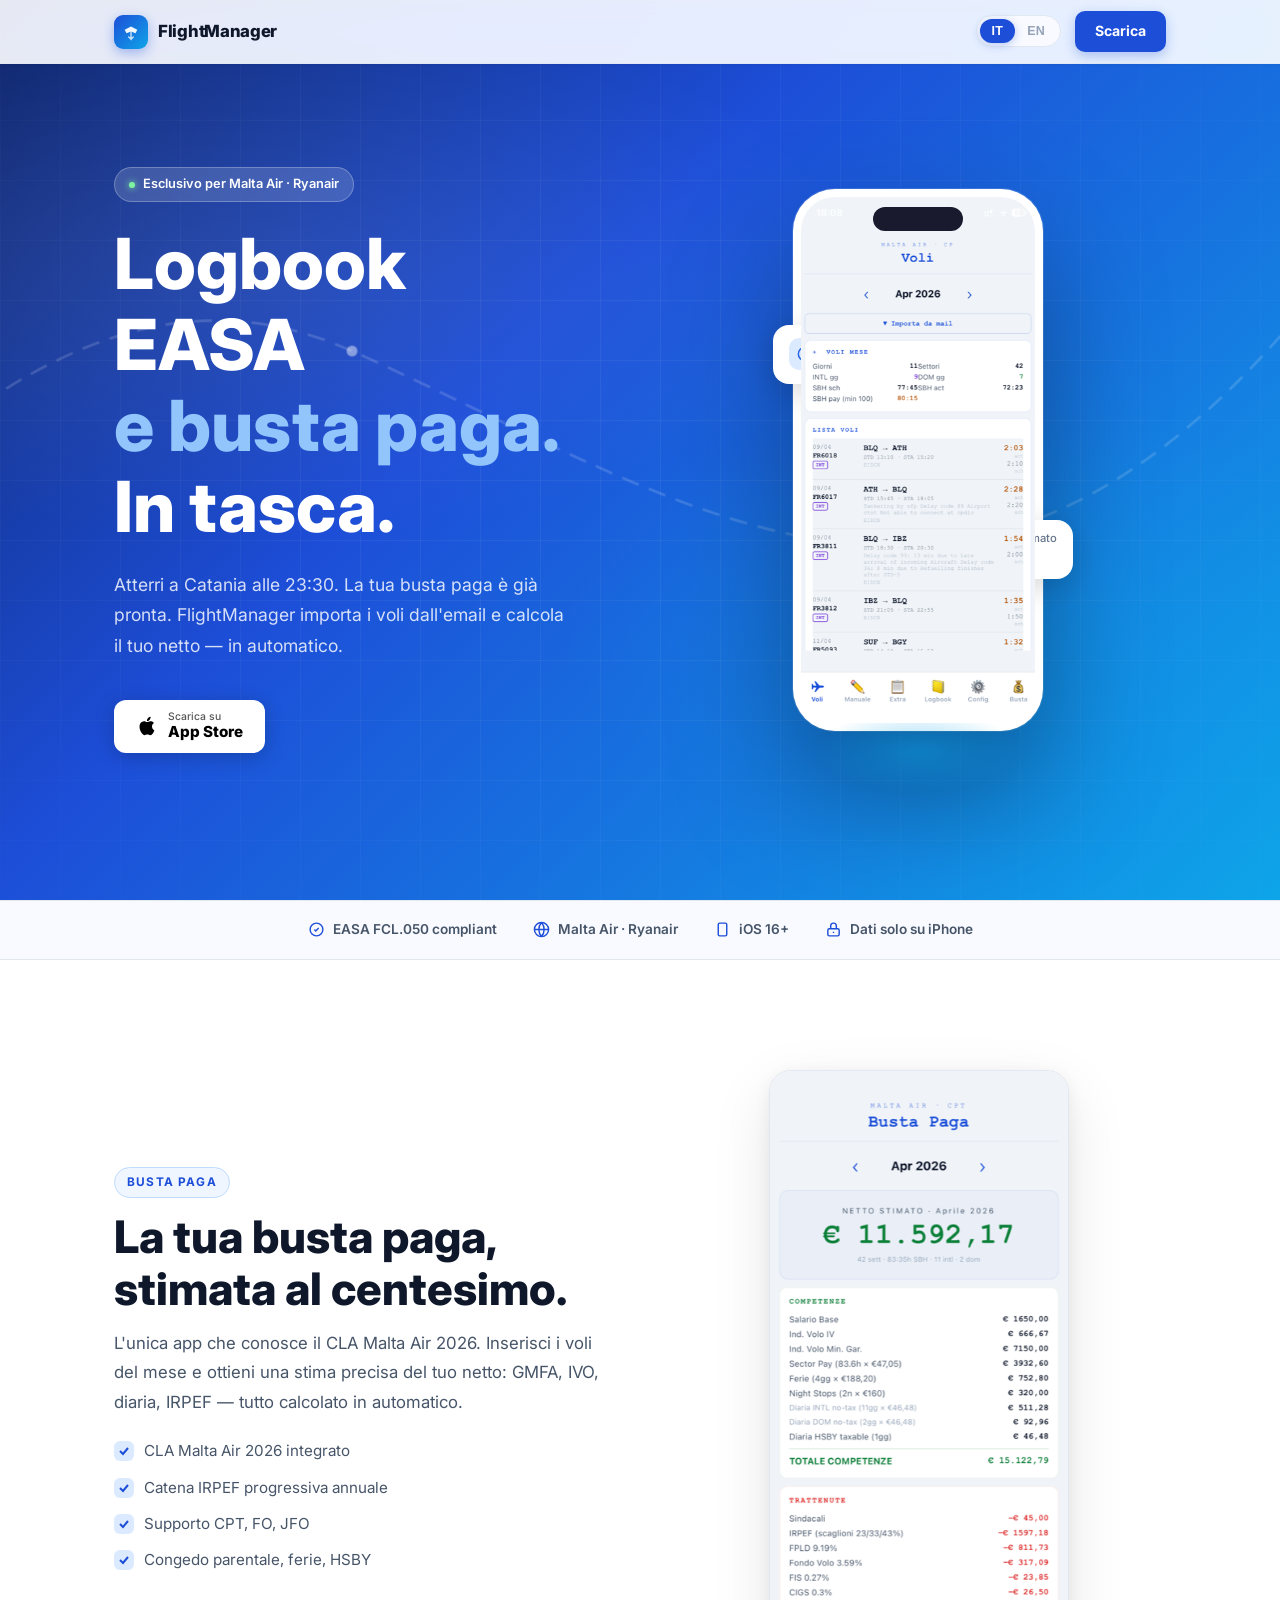
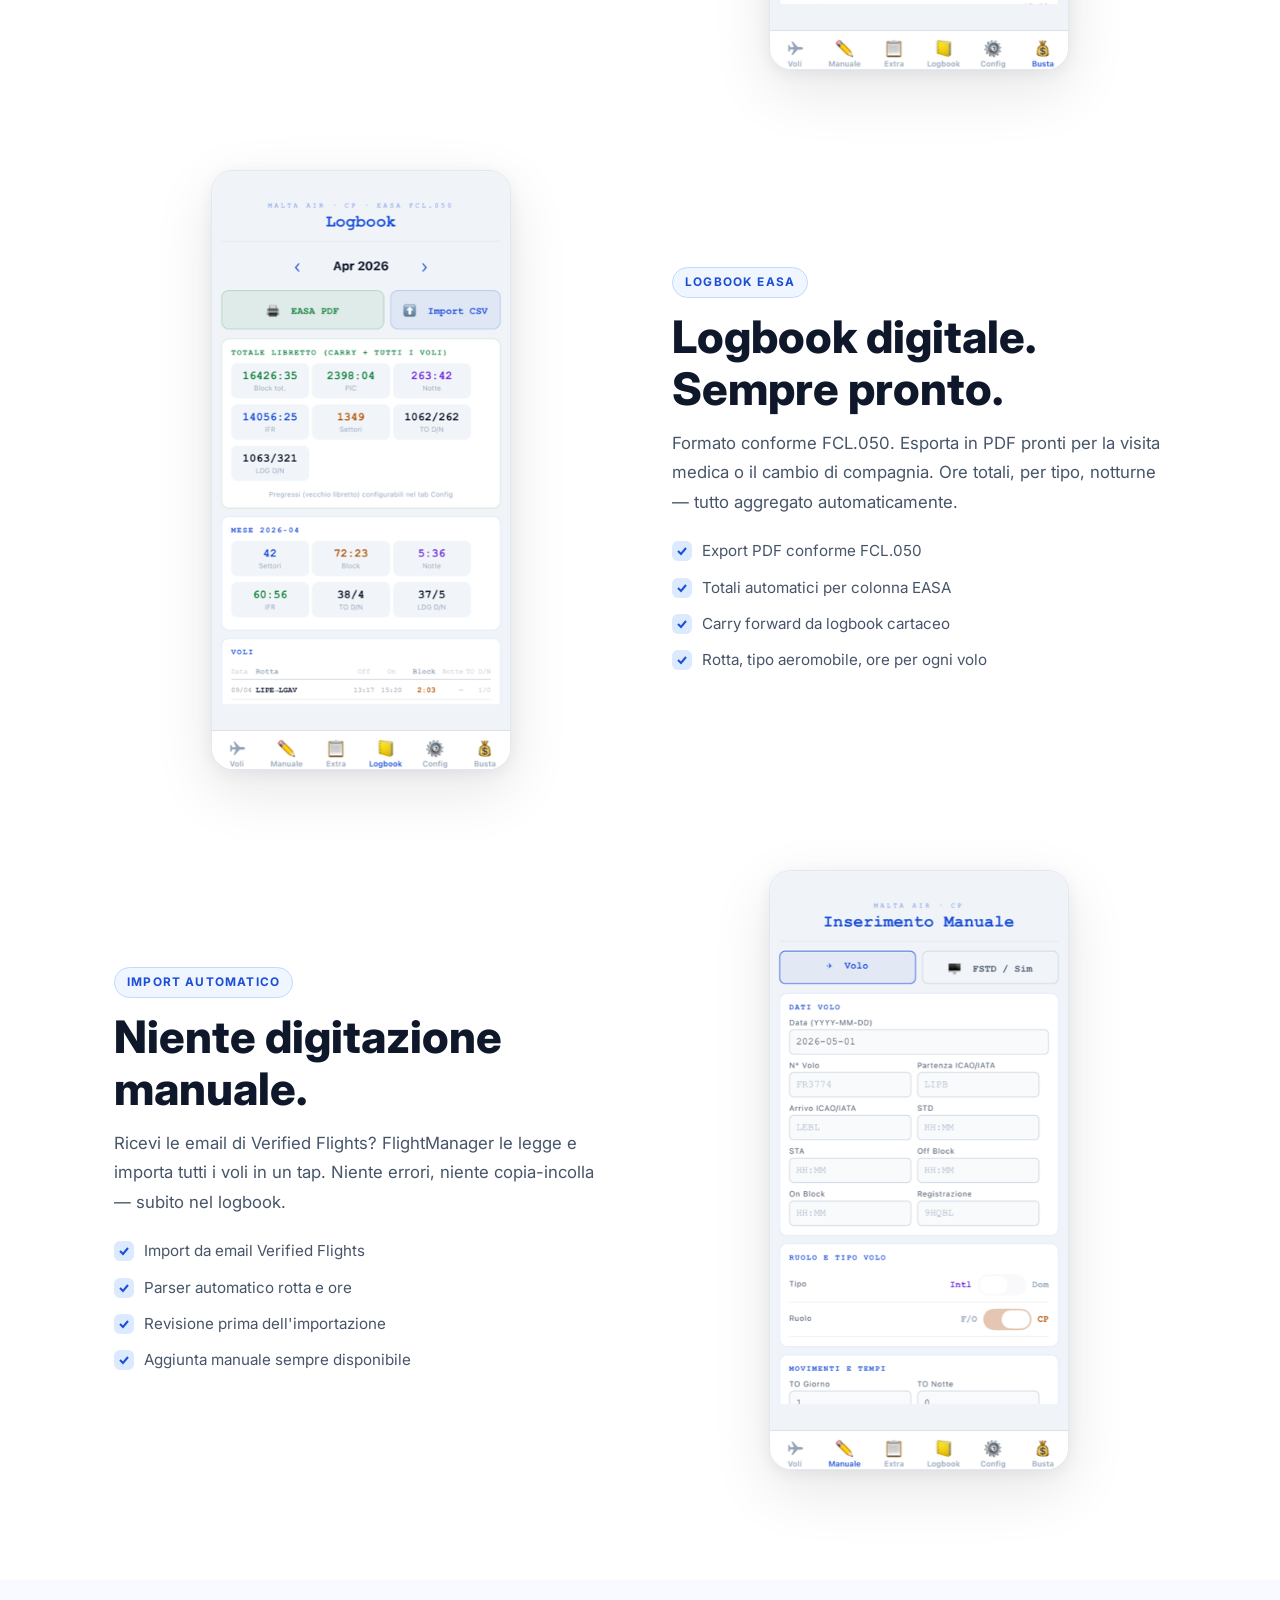
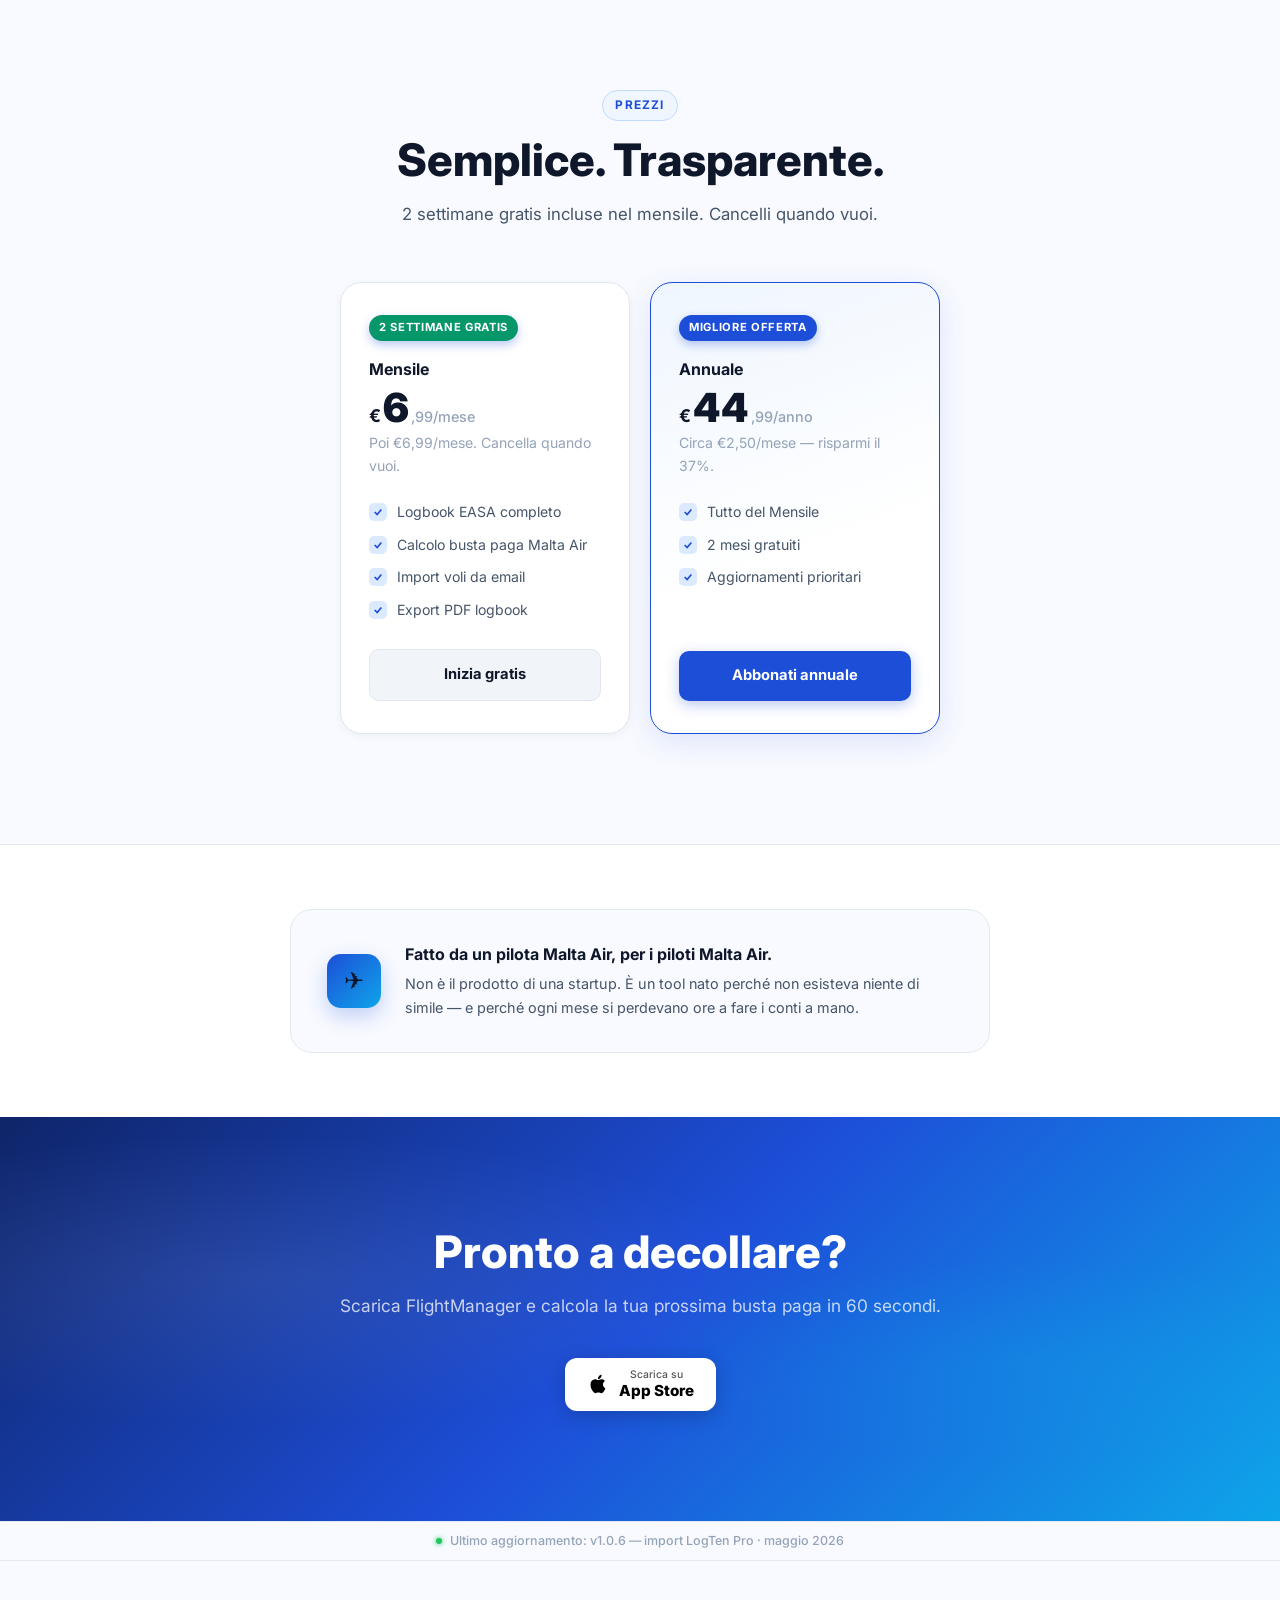
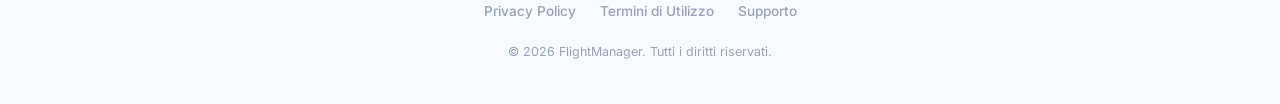
==== commit 6152c452: "Redesign homepage: carosello schermate, rotta SVG animata, testo narrativo, sezione made-by, strip a" ====
--- a/index.html
+++ b/index.html
@@ -372,6 +372,62 @@
     .footer-links a:hover { color: var(--blue); }
     footer small { font-size: .78rem; color: var(--muted); }
 
+    /* ── PHONE CAROUSEL ── */
+    .phone { position: relative; aspect-ratio: 9/19.5; }
+    .phone-slide {
+      position: absolute; top: 0; left: 0;
+      width: 100%; height: 100%;
+      object-fit: cover; display: block;
+      opacity: 0; transition: opacity .9s ease; z-index: 1;
+    }
+    .phone-slide.active { opacity: 1; }
+
+    /* ── HERO SVG ROUTE ── */
+    .hero-route {
+      position: absolute; inset: 0;
+      width: 100%; height: 100%;
+      pointer-events: none; z-index: 0;
+    }
+    .route-path {
+      opacity: 0;
+      animation: routeFadeIn 2s ease forwards .6s, routeFlow 12s linear 2.6s infinite;
+    }
+    .route-dot { opacity: 0; animation: routeFadeIn 2s ease forwards 1.2s; }
+    @keyframes routeFadeIn { to { opacity: 1; } }
+    @keyframes routeFlow { to { stroke-dashoffset: -104; } }
+
+    /* ── MADE BY ── */
+    .madeby { padding: 64px 0; border-top: 1px solid var(--border); }
+    .madeby-inner {
+      display: flex; align-items: center; gap: 24px;
+      max-width: 700px; margin: 0 auto;
+      background: var(--bg); border: 1px solid var(--border);
+      border-radius: var(--rl); padding: 32px 36px;
+    }
+    .madeby-icon {
+      width: 54px; height: 54px; flex-shrink: 0;
+      background: linear-gradient(135deg, var(--blue), var(--sky));
+      border-radius: 14px; display: flex; align-items: center;
+      justify-content: center; font-size: 1.5rem;
+      box-shadow: 0 8px 20px rgba(29,78,216,.25);
+    }
+    .madeby-title { font-size: 1rem; font-weight: 700; margin-bottom: 5px; color: var(--text); }
+    .madeby-sub { font-size: .9rem; color: var(--sub); line-height: 1.65; }
+    @media (max-width: 480px) {
+      .madeby-inner { flex-direction: column; text-align: center; }
+    }
+
+    /* ── UPDATE STRIP ── */
+    .update-strip {
+      display: flex; align-items: center; justify-content: center; gap: 8px;
+      padding: 9px 0; font-size: .78rem; color: var(--muted); font-weight: 500;
+      border-top: 1px solid var(--border); background: var(--bg);
+    }
+    .upd-dot {
+      width: 6px; height: 6px; border-radius: 50%;
+      background: #22C55E; box-shadow: 0 0 5px #22C55E; flex-shrink: 0;
+    }
+
     /* ── ANIMATIONS ── */
     .fu { opacity: 0; transform: translateY(24px); transition: opacity .6s ease, transform .6s ease; }
     .fu.vis { opacity: 1; transform: translateY(0); }
@@ -423,6 +479,13 @@
 
 <!-- ── HERO ── -->
 <section class="hero">
+  <svg class="hero-route" viewBox="0 0 1200 500" preserveAspectRatio="xMidYMid slice" aria-hidden="true">
+    <path class="route-path"
+      d="M -30 430 C 120 370, 250 110, 440 195 S 780 400, 970 170 Q 1110 70, 1290 130"
+      stroke="rgba(255,255,255,0.16)" stroke-width="1.5" stroke-dasharray="10 6" fill="none"/>
+    <circle class="route-dot" cx="440" cy="195" r="3" fill="rgba(255,255,255,0.45)"/>
+    <circle class="route-dot" cx="970" cy="170" r="3" fill="rgba(255,255,255,0.45)" style="animation-delay:1.6s"/>
+  </svg>
   <div class="wrap">
     <div class="hero-grid">
       <div>
@@ -436,7 +499,7 @@
           <span data-t="hero.t3">In tasca.</span>
         </h1>
         <p class="hero-sub fu d2" data-t="hero.sub">
-          L'unica app che stima la tua busta paga Malta Air — automaticamente. Importa i voli dall'email, compila gli extra e ottieni il tuo netto stimato in pochi secondi.
+          Atterri a Catania alle 23:30. La tua busta paga è già pronta. FlightManager importa i voli dall'email e calcola il tuo netto — in automatico.
         </p>
         <div class="hero-cta fu d3">
           <a href="https://apps.apple.com/it/app/flightmanager/id6765693187" class="asbtn">
@@ -451,15 +514,10 @@
 
       <div class="hero-visual fu d2">
         <div class="phone-wrap">
-          <div class="phone">
-            <img src="screens/voli.png" alt="FlightManager"
-                 onerror="this.style.display='none';this.nextElementSibling.style.display='flex'">
-            <div class="phone-ph" style="display:none">
-              <svg width="52" height="52" viewBox="0 0 24 24" fill="none" stroke="#2563EB" stroke-width="1.2">
-                <path d="M3 12l2-2m0 0l7-7 7 7M5 10v10a1 1 0 001 1h3m10-11l2 2m-2-2v10a1 1 0 01-1 1h-3m-6 0a1 1 0 001-1v-4a1 1 0 011-1h2a1 1 0 011 1v4a1 1 0 001 1m-6 0h6"/>
-              </svg>
-              <span>Screenshot principale<br>qui</span>
-            </div>
+          <div class="phone" id="hero-phone">
+            <img class="phone-slide active" src="screens/voli.png" alt="Voli del mese">
+            <img class="phone-slide" src="screens/logbook.png" alt="Logbook EASA">
+            <img class="phone-slide" src="screens/busta.png" alt="Busta paga stimata">
           </div>
           <div class="phone-glow"></div>
 
@@ -642,6 +700,19 @@
   </div>
 </section>
 
+<!-- ── MADE BY ── -->
+<section class="madeby">
+  <div class="wrap">
+    <div class="madeby-inner fu">
+      <div class="madeby-icon">✈</div>
+      <div>
+        <p class="madeby-title">Fatto da un pilota Malta Air, per i piloti Malta Air.</p>
+        <p class="madeby-sub">Non è il prodotto di una startup. È un tool nato perché non esisteva niente di simile — e perché ogni mese si perdevano ore a fare i conti a mano.</p>
+      </div>
+    </div>
+  </div>
+</section>
+
 <!-- ── CTA ── -->
 <section class="cta-sec">
   <div class="wrap fu">
@@ -659,6 +730,12 @@
   </div>
 </section>
 
+<!-- ── UPDATE STRIP ── -->
+<div class="update-strip">
+  <span class="upd-dot"></span>
+  Ultimo aggiornamento: v1.0.6 — import LogTen Pro · maggio 2026
+</div>
+
 <!-- FOOTER -->
 <footer>
   <div class="wrap">
@@ -679,7 +756,7 @@
     "hero.t1":"Logbook EASA",
     "hero.t2":"e busta paga.",
     "hero.t3":"In tasca.",
-    "hero.sub":"L'unica app che stima la tua busta paga Malta Air — automaticamente. Importa i voli dall'email, compila gli extra e ottieni il tuo netto stimato in pochi secondi.",
+    "hero.sub":"Atterri a Catania alle 23:30. La tua busta paga è già pronta. FlightManager importa i voli dall'email e calcola il tuo netto — in automatico.",
     "as.dl":"Scarica su",
     "fb.easa":"FCL.050","fb.compliant":"Compliant","fb.netto":"Netto stimato",
     "tr.easa":"EASA FCL.050 compliant","tr.ma":"Malta Air · Ryanair","tr.priv":"Dati solo su iPhone",
@@ -708,7 +785,7 @@
     "hero.t1":"EASA Logbook",
     "hero.t2":"& payslip.",
     "hero.t3":"In your pocket.",
-    "hero.sub":"The only app that estimates your Malta Air payslip — automatically. Import flights from email, fill in extras, get your estimated net salary in seconds.",
+    "hero.sub":"Land in Catania at 11:30 PM. Your payslip is already ready. FlightManager imports your flights from email and calculates your net salary — automatically.",
     "as.dl":"Download on the",
     "fb.easa":"FCL.050","fb.compliant":"Compliant","fb.netto":"Est. net salary",
     "tr.easa":"EASA FCL.050 compliant","tr.ma":"Malta Air · Ryanair","tr.priv":"Data stays on iPhone",
@@ -745,6 +822,18 @@
 }
 document.querySelectorAll('.lang-btn').forEach(b => b.addEventListener('click', () => applyLang(b.dataset.lang)));
 
+// Phone carousel
+(function() {
+  const slides = document.querySelectorAll('#hero-phone .phone-slide');
+  if (slides.length < 2) return;
+  let cur = 0;
+  setInterval(function() {
+    slides[cur].classList.remove('active');
+    cur = (cur + 1) % slides.length;
+    slides[cur].classList.add('active');
+  }, 3000);
+})();
+
 // Scroll fade-in
 const obs = new IntersectionObserver(entries => {
   entries.forEach(e => { if (e.isIntersecting) e.target.classList.add('vis'); });
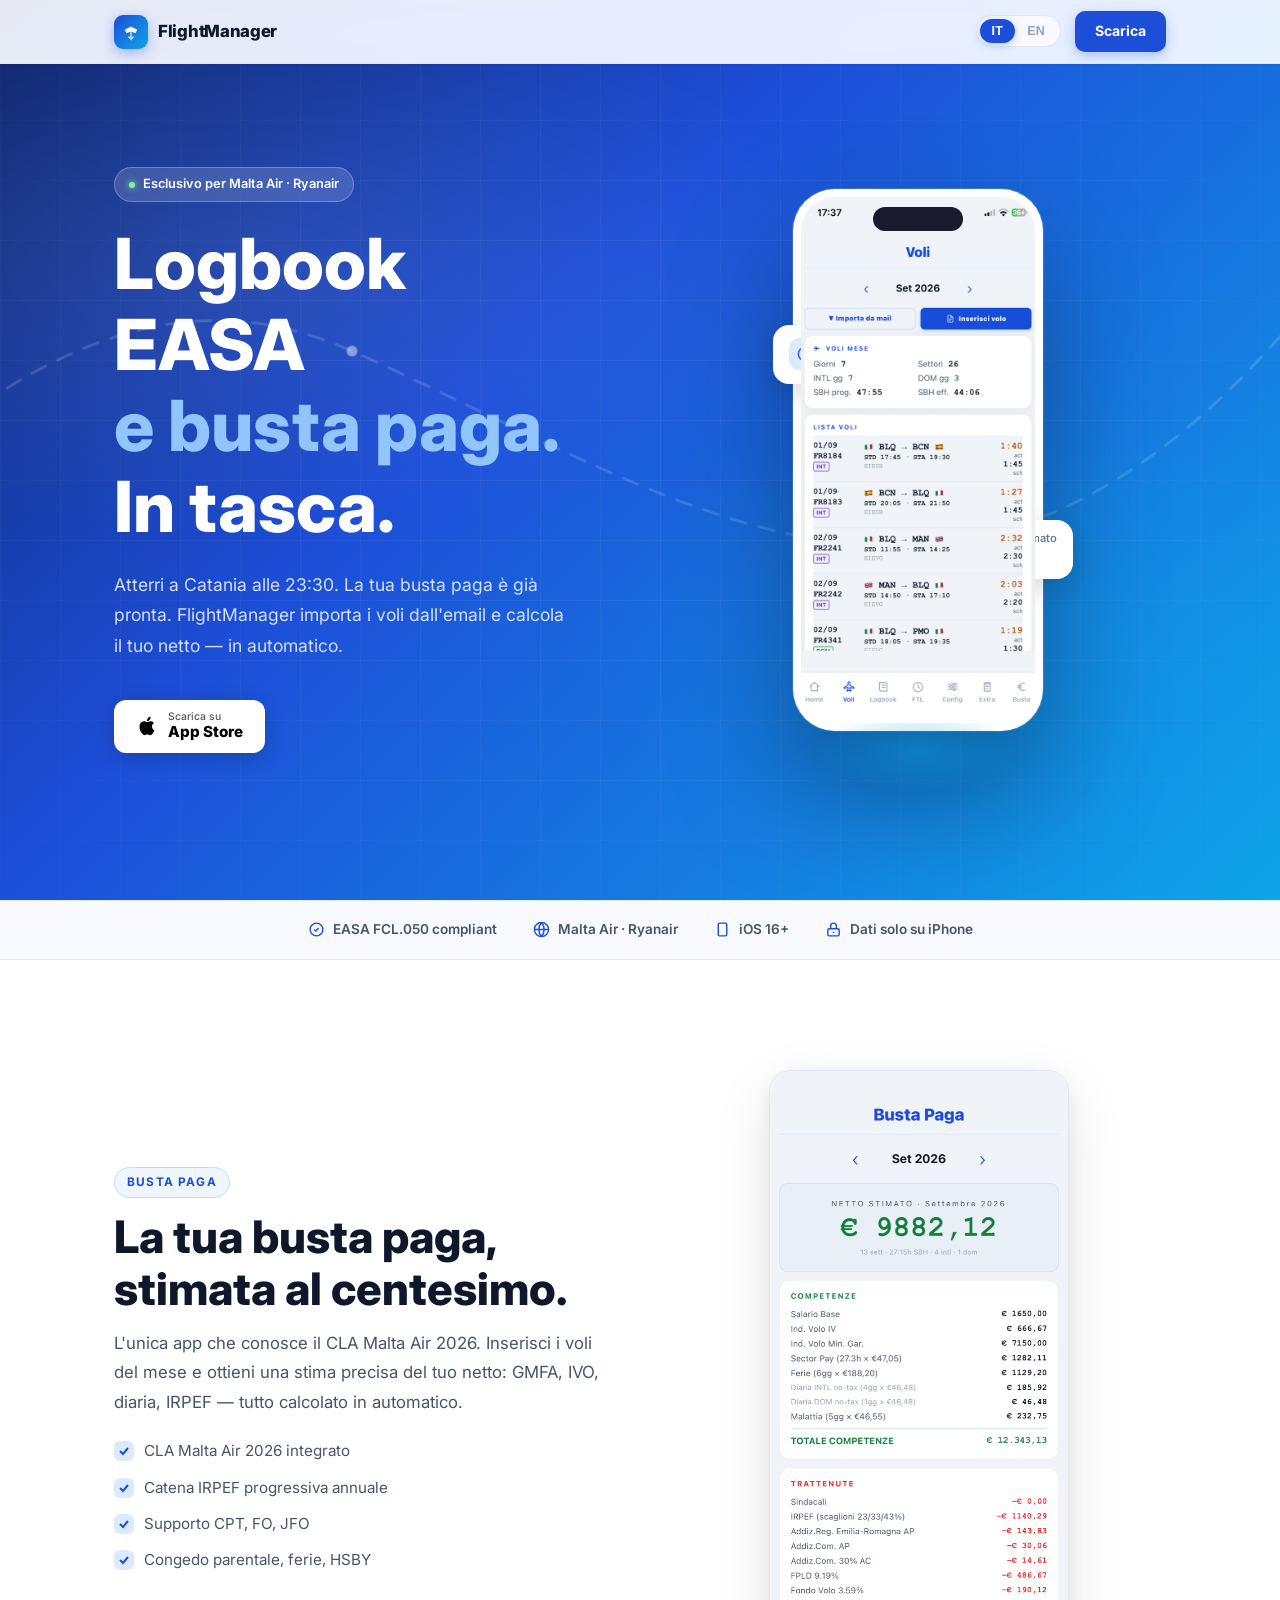
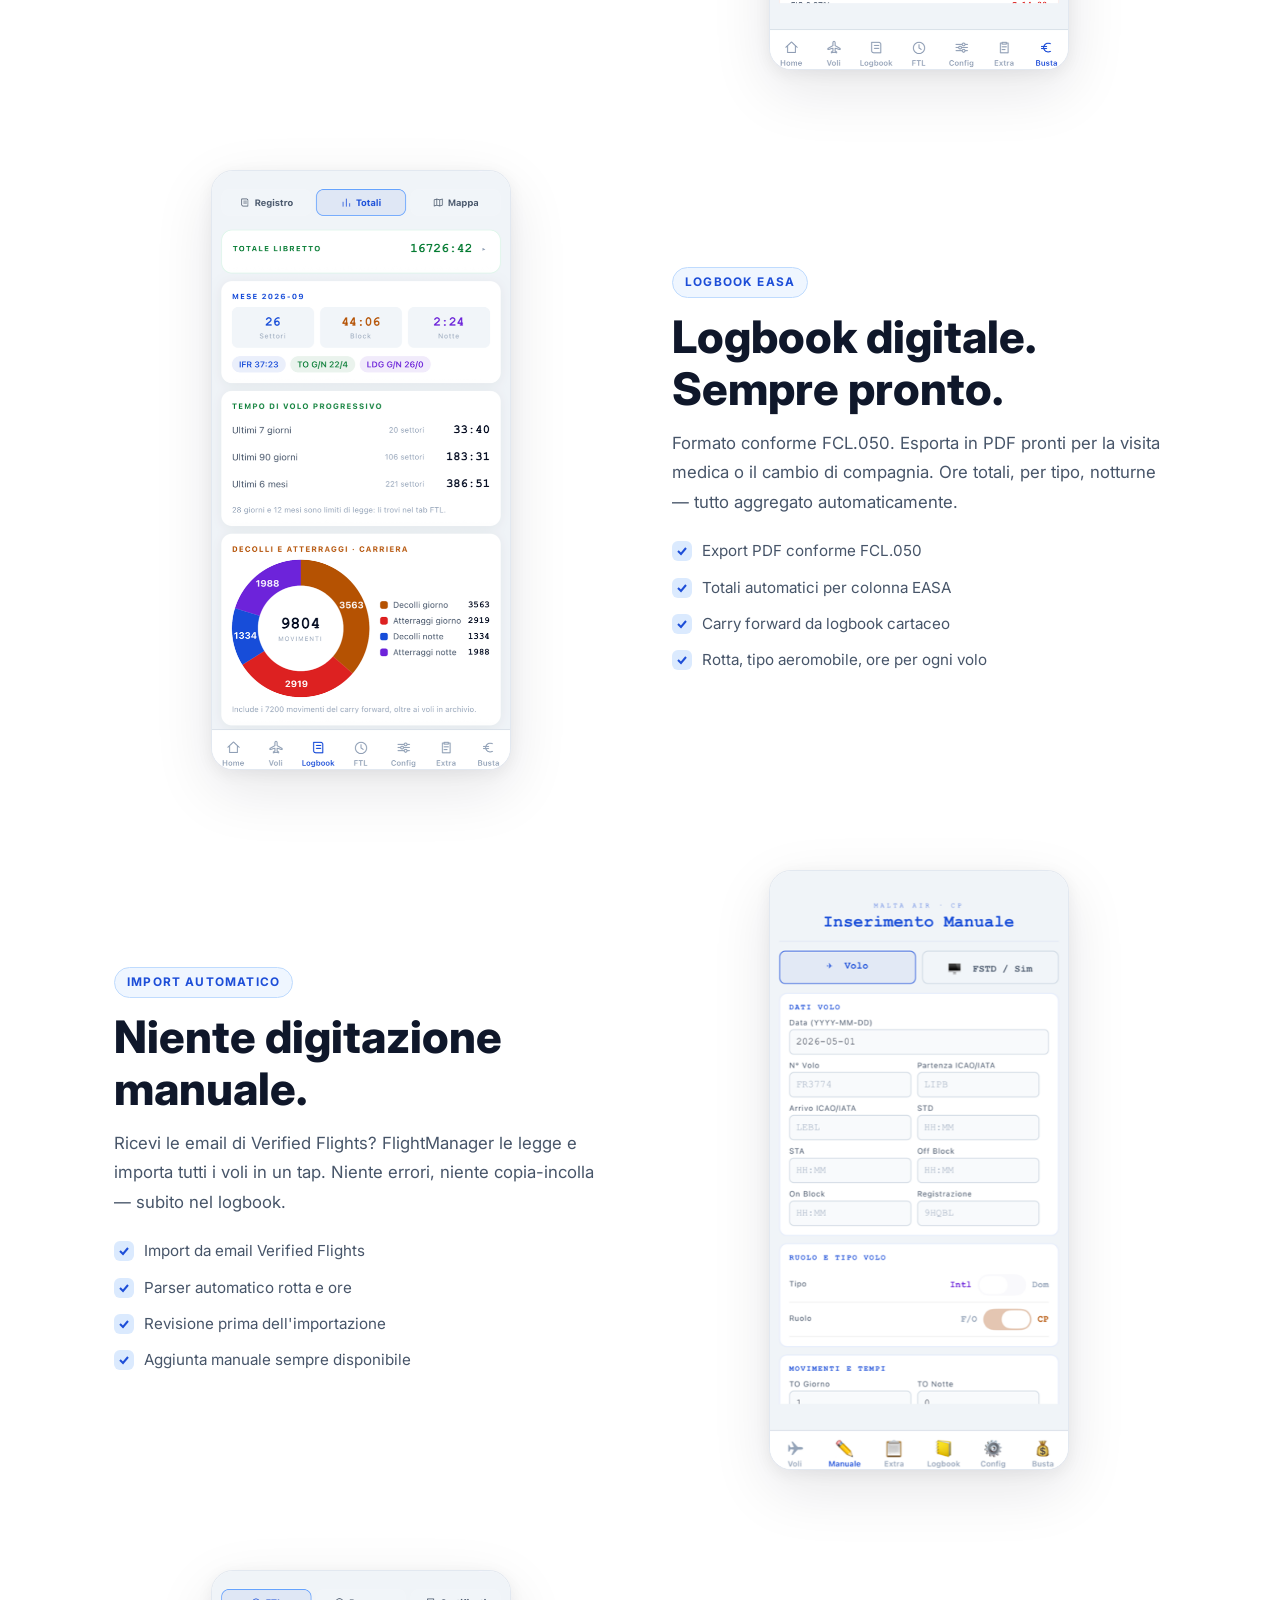
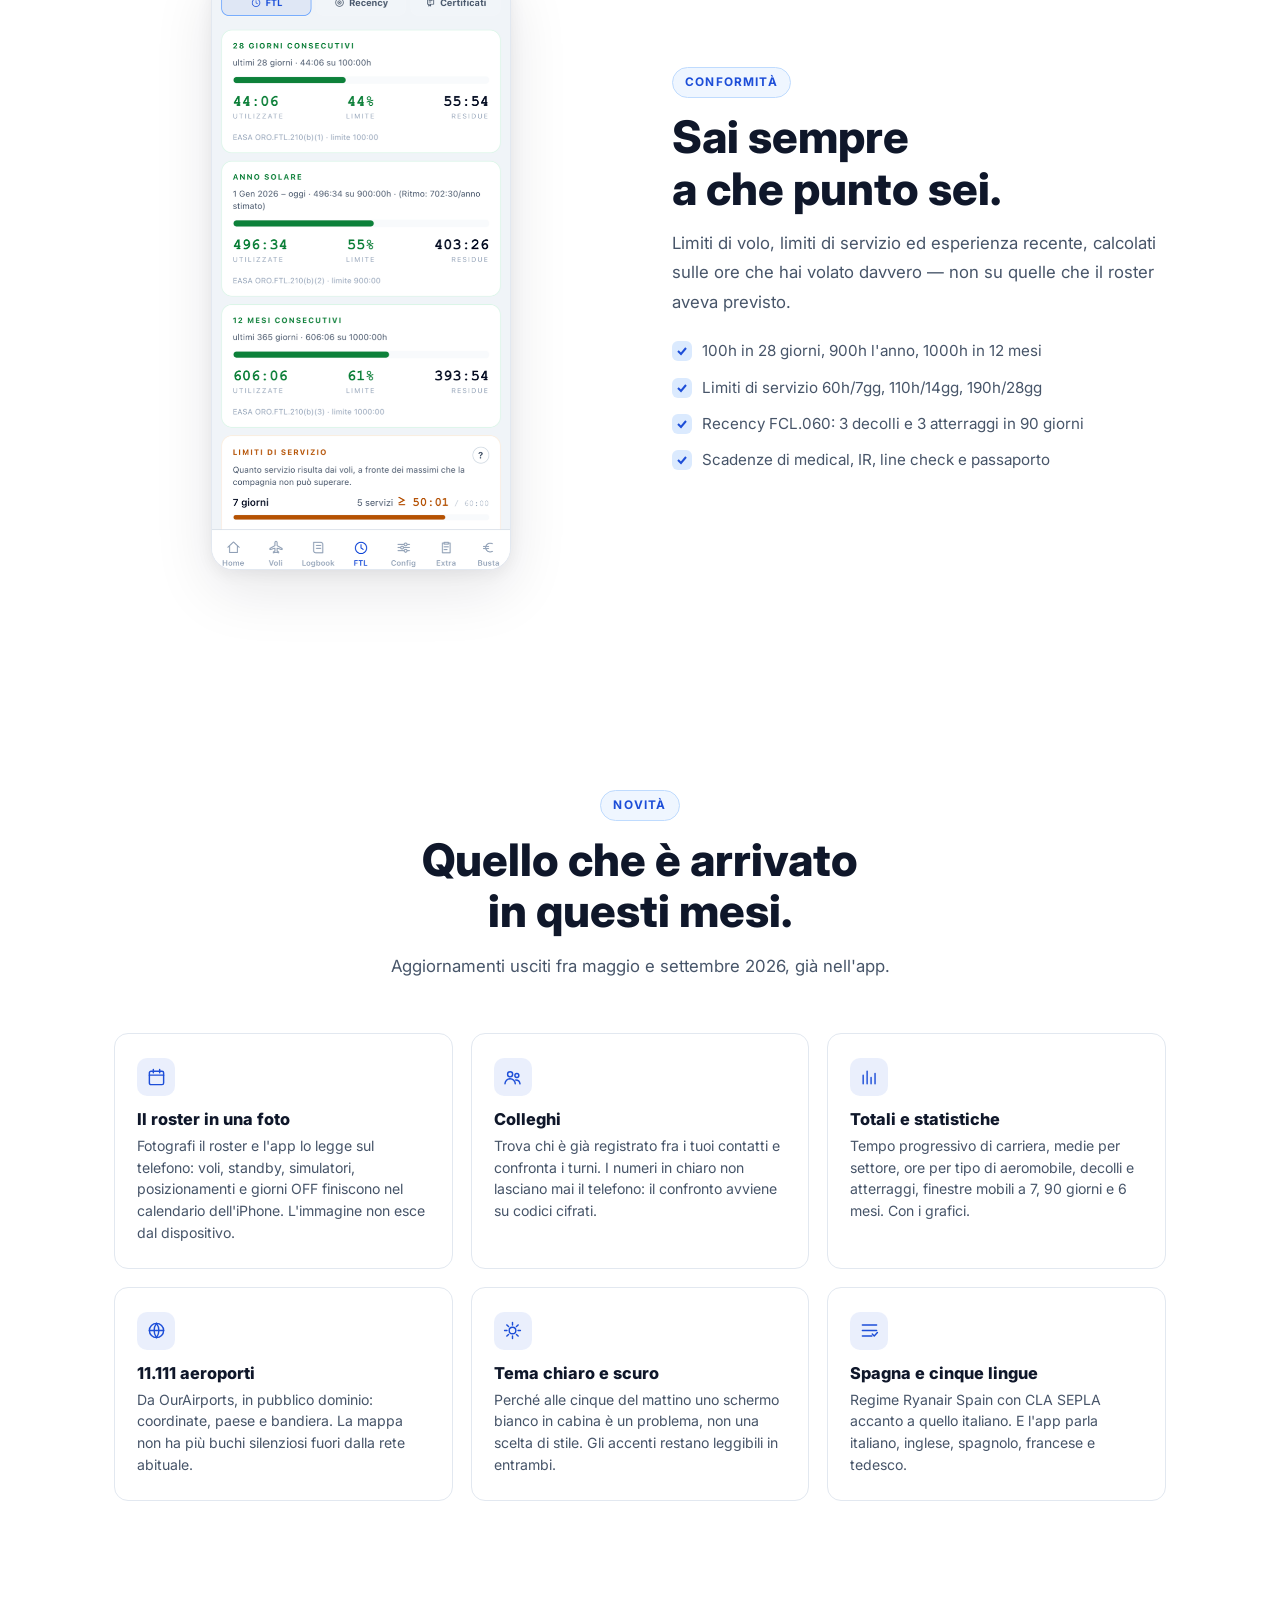
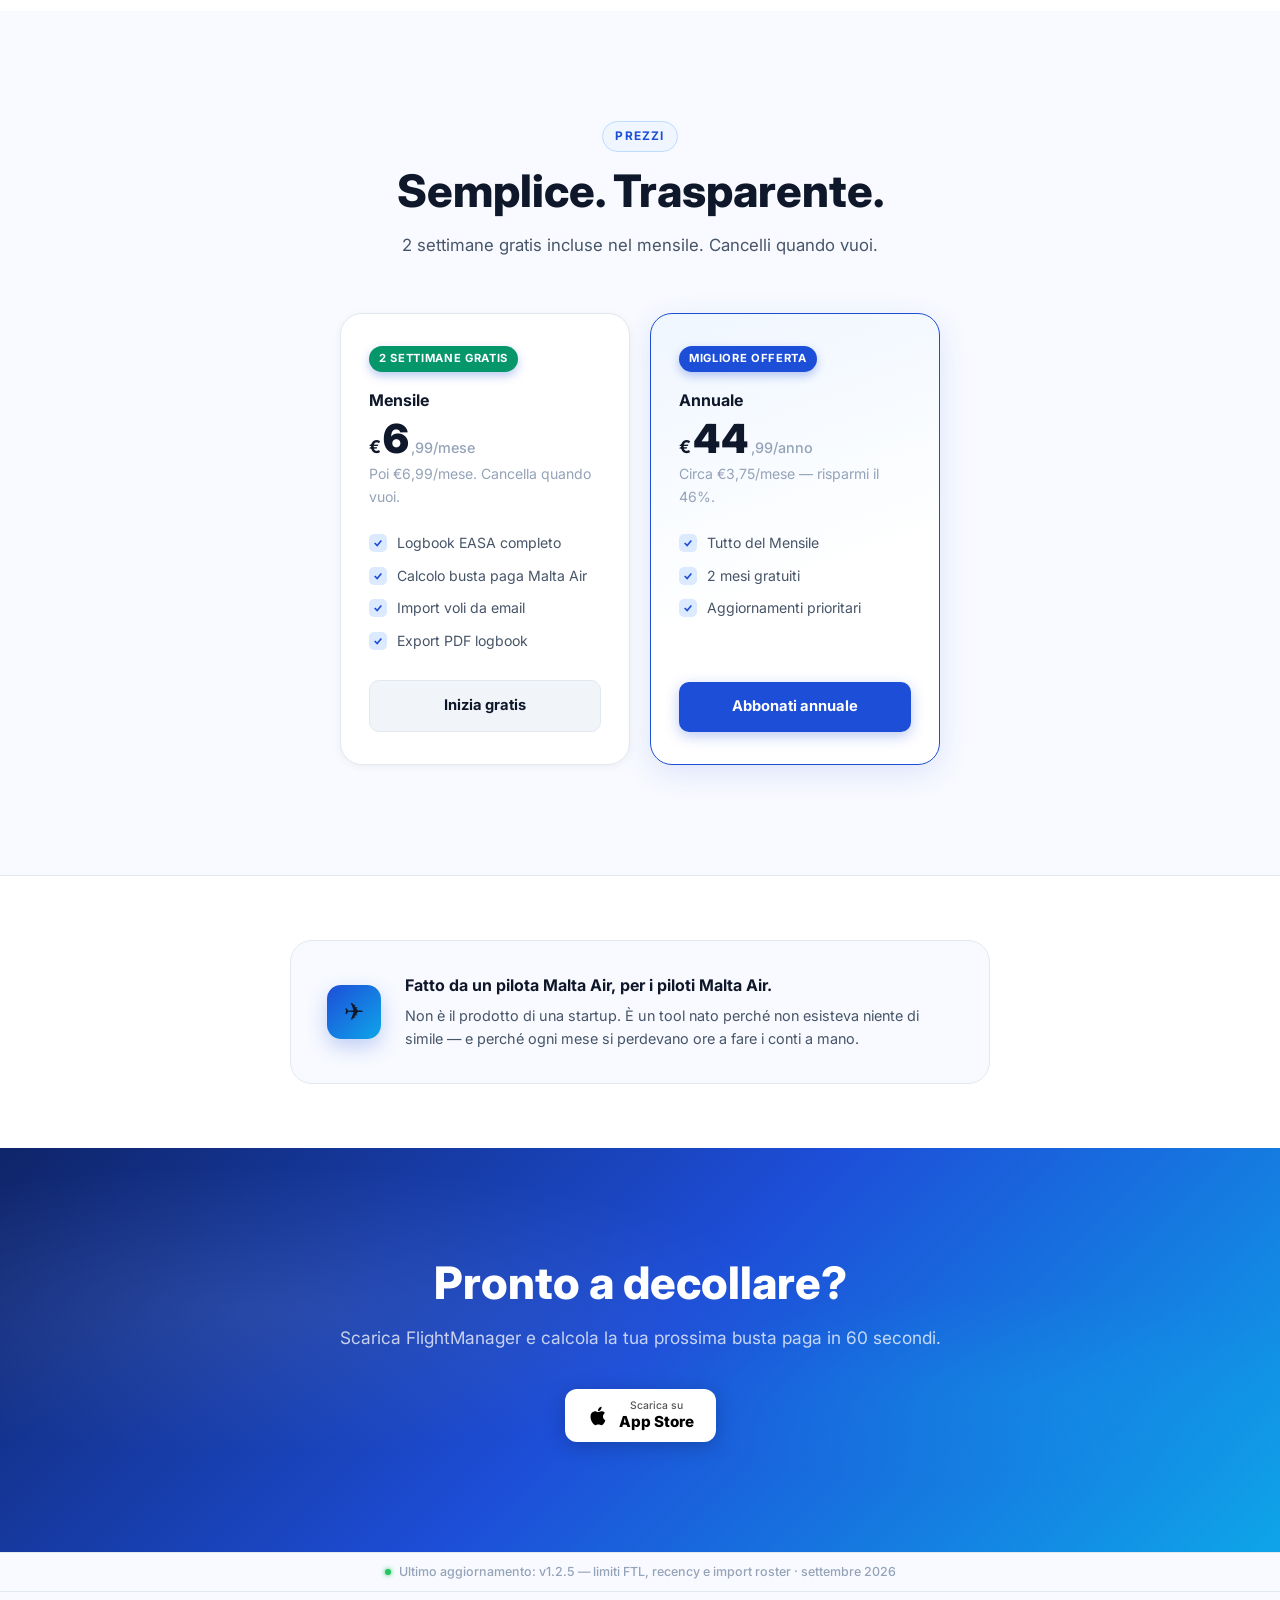
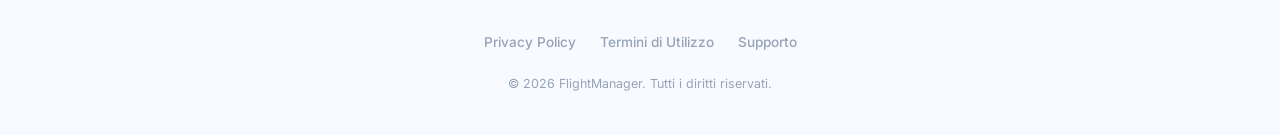
==== commit cc56e65c: "Le novita' di questi mesi: conformita', roster, colleghi, totali Il sito raccontava logbook, busta p" ====
--- a/index.html
+++ b/index.html
@@ -276,6 +276,25 @@
     .feat-card .ph span { font-size: .72rem; color: var(--muted); text-align: center; font-weight: 500; }
 
     .feat-img { display: flex; justify-content: center; }
+    .more-grid {
+      display: grid; grid-template-columns: repeat(auto-fit, minmax(260px, 1fr));
+      gap: 18px; margin-top: 38px;
+    }
+    .more-card {
+      background: var(--card); border: 1px solid var(--border); border-radius: var(--r);
+      padding: 24px 22px; transition: transform .2s, box-shadow .2s, border-color .2s;
+    }
+    .more-card:hover {
+      transform: translateY(-3px); border-color: rgba(29,78,216,.35);
+      box-shadow: 0 10px 28px rgba(15,23,42,.08);
+    }
+    .more-card .mi {
+      width: 38px; height: 38px; border-radius: 10px; margin-bottom: 14px;
+      background: rgba(29,78,216,.09); display: flex; align-items: center; justify-content: center;
+    }
+    .more-card .mi svg { width: 19px; height: 19px; stroke: var(--blue); fill: none; stroke-width: 1.8; stroke-linecap: round; stroke-linejoin: round; }
+    .more-card h3 { font-size: 1.02rem; margin-bottom: 6px; }
+    .more-card p { font-size: .88rem; color: var(--sub); line-height: 1.55; }
 
     .check-list { list-style: none; margin-top: 22px; display: flex; flex-direction: column; gap: 12px; }
     .check-list li {
@@ -656,6 +675,76 @@
       </div>
     </div>
 
+    <!-- Conformita EASA -->
+    <div class="feat-row">
+      <div class="feat-img fu">
+        <div class="feat-card">
+          <img src="screens/ftl.png" alt="Limiti FTL"
+               onerror="this.style.display='none';this.nextElementSibling.style.display='flex'">
+          <div class="ph" style="display:none">
+            <svg width="50" height="50" viewBox="0 0 24 24" fill="none" stroke="#2563EB" stroke-width="1.2">
+              <circle cx="12" cy="12" r="9"/><path d="M12 7v5l3.2 2"/>
+            </svg>
+            <span>Limiti FTL<br>Screenshot</span>
+          </div>
+        </div>
+      </div>
+      <div class="fu d1">
+        <span class="section-chip" data-t="f4.chip">Conformit&agrave;</span>
+        <h2 data-t="f4.h">Sai sempre<br>a che punto sei.</h2>
+        <p class="section-sub" data-t="f4.sub">Limiti di volo, limiti di servizio ed esperienza recente, calcolati sulle ore che hai volato davvero &mdash; non su quelle che il roster aveva previsto.</p>
+        <ul class="check-list">
+          <li><div class="check-icon"><svg viewBox="0 0 12 12" fill="none" stroke="currentColor" stroke-width="2"><polyline points="2,6 5,9 10,3"/></svg></div><span data-t="f4.l1">100h in 28 giorni, 900h l&#39;anno, 1000h in 12 mesi</span></li>
+          <li><div class="check-icon"><svg viewBox="0 0 12 12" fill="none" stroke="currentColor" stroke-width="2"><polyline points="2,6 5,9 10,3"/></svg></div><span data-t="f4.l2">Limiti di servizio 60h/7gg, 110h/14gg, 190h/28gg</span></li>
+          <li><div class="check-icon"><svg viewBox="0 0 12 12" fill="none" stroke="currentColor" stroke-width="2"><polyline points="2,6 5,9 10,3"/></svg></div><span data-t="f4.l3">Recency FCL.060: 3 decolli e 3 atterraggi in 90 giorni</span></li>
+          <li><div class="check-icon"><svg viewBox="0 0 12 12" fill="none" stroke="currentColor" stroke-width="2"><polyline points="2,6 5,9 10,3"/></svg></div><span data-t="f4.l4">Scadenze di medical, IR, line check e passaporto</span></li>
+        </ul>
+      </div>
+    </div>
+
+  </div>
+</section>
+
+<!-- ── NOVITA ── -->
+<section class="section">
+  <div class="wrap">
+    <div class="pricing-head fu">
+      <span class="section-chip" data-t="nv.chip">Novit&agrave;</span>
+      <h2 data-t="nv.h">Quello che &egrave; arrivato<br>in questi mesi.</h2>
+      <p class="section-sub" data-t="nv.sub">Aggiornamenti usciti fra maggio e settembre 2026, gi&agrave; nell&#39;app.</p>
+    </div>
+    <div class="more-grid">
+        <div class="more-card fu">
+          <div class="mi"><svg viewBox="0 0 24 24"><rect x="3" y="4" width="18" height="17" rx="2"/><path d="M3 9h18M8 2v4M16 2v4"/></svg></div>
+          <h3 data-t="n1.h">Il roster in una foto</h3>
+          <p data-t="n1.p">Fotografi il roster e l&#39;app lo legge sul telefono: voli, standby, simulatori, posizionamenti e giorni OFF finiscono nel calendario dell&#39;iPhone. L&#39;immagine non esce dal dispositivo.</p>
+        </div>
+        <div class="more-card fu">
+          <div class="mi"><svg viewBox="0 0 24 24"><circle cx="9" cy="8" r="3.2"/><path d="M2.5 20a6.5 6.5 0 0 1 13 0"/><circle cx="17.5" cy="9.5" r="2.5"/><path d="M16 15.2A5.6 5.6 0 0 1 21.5 20"/></svg></div>
+          <h3 data-t="n2.h">Colleghi</h3>
+          <p data-t="n2.p">Trova chi &egrave; gi&agrave; registrato fra i tuoi contatti e confronta i turni. I numeri in chiaro non lasciano mai il telefono: il confronto avviene su codici cifrati.</p>
+        </div>
+        <div class="more-card fu">
+          <div class="mi"><svg viewBox="0 0 24 24"><path d="M4 20V9m5 11V4m5 16v-8m5 8V7"/></svg></div>
+          <h3 data-t="n3.h">Totali e statistiche</h3>
+          <p data-t="n3.p">Tempo progressivo di carriera, medie per settore, ore per tipo di aeromobile, decolli e atterraggi, finestre mobili a 7, 90 giorni e 6 mesi. Con i grafici.</p>
+        </div>
+        <div class="more-card fu">
+          <div class="mi"><svg viewBox="0 0 24 24"><circle cx="12" cy="12" r="9"/><path d="M3 12h18M12 3a15 15 0 0 1 0 18M12 3a15 15 0 0 0 0 18"/></svg></div>
+          <h3 data-t="n4.h">11.111 aeroporti</h3>
+          <p data-t="n4.p">Da OurAirports, in pubblico dominio: coordinate, paese e bandiera. La mappa non ha pi&ugrave; buchi silenziosi fuori dalla rete abituale.</p>
+        </div>
+        <div class="more-card fu">
+          <div class="mi"><svg viewBox="0 0 24 24"><circle cx="12" cy="12" r="4.2"/><path d="M12 2v3M12 19v3M2 12h3M19 12h3M4.9 4.9l2.1 2.1M17 17l2.1 2.1M19.1 4.9L17 7M7 17l-2.1 2.1"/></svg></div>
+          <h3 data-t="n5.h">Tema chiaro e scuro</h3>
+          <p data-t="n5.p">Perch&eacute; alle cinque del mattino uno schermo bianco in cabina &egrave; un problema, non una scelta di stile. Gli accenti restano leggibili in entrambi.</p>
+        </div>
+        <div class="more-card fu">
+          <div class="mi"><svg viewBox="0 0 24 24"><path d="M3 5h18M3 12h18M3 19h12"/><path d="M15.5 16.5l2.5 2.5 4-4.5"/></svg></div>
+          <h3 data-t="n6.h">Spagna e cinque lingue</h3>
+          <p data-t="n6.p">Regime Ryanair Spain con CLA SEPLA accanto a quello italiano. E l&#39;app parla italiano, inglese, spagnolo, francese e tedesco.</p>
+        </div>
+    </div>
   </div>
 </section>
 
@@ -687,7 +776,7 @@
         <div class="best-badge" data-t="p3.badge">Migliore offerta</div>
         <div class="card-name" data-t="p3.name">Annuale</div>
         <div class="card-price"><sup>€</sup>44<span class="per" data-t="p3.per">,99/anno</span></div>
-        <p class="card-desc" data-t="p3.desc">Circa €2,50/mese — risparmi il 37%.</p>
+        <p class="card-desc" data-t="p3.desc">Circa €3,75/mese — risparmi il 46%.</p>
         <ul class="card-feats">
           <li><div class="check-icon"><svg viewBox="0 0 12 12" fill="none" stroke="currentColor" stroke-width="2"><polyline points="2,6 5,9 10,3"/></svg></div><span data-t="p3.f1">Tutto del Mensile</span></li>
           <li><div class="check-icon"><svg viewBox="0 0 12 12" fill="none" stroke="currentColor" stroke-width="2"><polyline points="2,6 5,9 10,3"/></svg></div><span data-t="p3.f2">2 mesi gratuiti</span></li>
@@ -733,7 +822,7 @@
 <!-- ── UPDATE STRIP ── -->
 <div class="update-strip">
   <span class="upd-dot"></span>
-  Ultimo aggiornamento: v1.0.6 — import LogTen Pro · maggio 2026
+  <span data-t="ft.upd">Ultimo aggiornamento: v1.2.5 — limiti FTL, recency e import roster · settembre 2026</span>
 </div>
 
 <!-- FOOTER -->
@@ -769,6 +858,17 @@
     "f3.chip":"Import Automatico","f3.h":"Niente digitazione<br>manuale.",
     "f3.sub":"Ricevi le email di Verified Flights? FlightManager le legge e importa tutti i voli in un tap. Niente errori, niente copia-incolla — subito nel logbook.",
     "f3.l1":"Import da email Verified Flights","f3.l2":"Parser automatico rotta e ore","f3.l3":"Revisione prima dell'importazione","f3.l4":"Aggiunta manuale sempre disponibile",
+    "f4.chip":"Conformit\u00e0","f4.h":"Sai sempre<br>a che punto sei.",
+    "f4.sub":"Limiti di volo, limiti di servizio ed esperienza recente, calcolati sulle ore che hai volato davvero \u2014 non su quelle che il roster aveva previsto.",
+    "f4.l1":"100h in 28 giorni, 900h l'anno, 1000h in 12 mesi","f4.l2":"Limiti di servizio 60h/7gg, 110h/14gg, 190h/28gg","f4.l3":"Recency FCL.060: 3 decolli e 3 atterraggi in 90 giorni","f4.l4":"Scadenze di medical, IR, line check e passaporto",
+    "nv.chip":"Novit\u00e0","nv.h":"Quello che \u00e8 arrivato<br>in questi mesi.","nv.sub":"Aggiornamenti usciti fra maggio e settembre 2026, gi\u00e0 nell'app.",
+    "n1.h":"Il roster in una foto","n1.p":"Fotografi il roster e l'app lo legge sul telefono: voli, standby, simulatori, posizionamenti e giorni OFF finiscono nel calendario dell'iPhone. L'immagine non esce dal dispositivo.",
+    "n2.h":"Colleghi","n2.p":"Trova chi \u00e8 gi\u00e0 registrato fra i tuoi contatti e confronta i turni. I numeri in chiaro non lasciano mai il telefono: il confronto avviene su codici cifrati.",
+    "n3.h":"Totali e statistiche","n3.p":"Tempo progressivo di carriera, medie per settore, ore per tipo di aeromobile, decolli e atterraggi, finestre mobili a 7, 90 giorni e 6 mesi. Con i grafici.",
+    "n4.h":"11.111 aeroporti","n4.p":"Da OurAirports, in pubblico dominio: coordinate, paese e bandiera. La mappa non ha pi\u00f9 buchi silenziosi fuori dalla rete abituale.",
+    "n5.h":"Tema chiaro e scuro","n5.p":"Perch\u00e9 alle cinque del mattino uno schermo bianco in cabina \u00e8 un problema, non una scelta di stile. Gli accenti restano leggibili in entrambi.",
+    "n6.h":"Spagna e cinque lingue","n6.p":"Regime Ryanair Spain con CLA SEPLA accanto a quello italiano. E l'app parla italiano, inglese, spagnolo, francese e tedesco.",
+    "ft.upd":"Ultimo aggiornamento: v1.2.5 \u2014 limiti FTL, recency e import roster \u00b7 settembre 2026",
     "pr.chip":"Prezzi","pr.h":"Semplice. Trasparente.","pr.sub":"2 settimane gratis incluse nel mensile. Cancelli quando vuoi.",
     "p2.trial":"2 settimane gratis",
     "p2.name":"Mensile","p2.per":",99/mese","p2.desc":"Poi €6,99/mese. Cancella quando vuoi.",
@@ -798,6 +898,17 @@
     "f3.chip":"Automatic Import","f3.h":"No manual<br>data entry.",
     "f3.sub":"Receive Verified Flights emails? FlightManager reads them and imports all flights in one tap. No errors, no copy-paste — straight into your logbook.",
     "f3.l1":"Import from Verified Flights email","f3.l2":"Automatic route and hours parser","f3.l3":"Review before importing","f3.l4":"Manual entry always available",
+    "f4.chip":"Compliance","f4.h":"You always know<br>where you stand.",
+    "f4.sub":"Flight time limits, duty limits and recent experience, worked out from the hours you actually flew \u2014 not the ones the roster planned.",
+    "f4.l1":"100h in 28 days, 900h per year, 1000h in 12 months","f4.l2":"Duty limits 60h/7d, 110h/14d, 190h/28d","f4.l3":"FCL.060 recency: 3 take-offs and 3 landings in 90 days","f4.l4":"Medical, IR, line check and passport expiry dates",
+    "nv.chip":"What's new","nv.h":"What landed<br>over these months.","nv.sub":"Shipped between May and September 2026, already in the app.",
+    "n1.h":"Your roster from a photo","n1.p":"Photograph the roster and the app reads it on your phone: flights, standby, sims, positioning and days off go straight into the iPhone calendar. The image never leaves the device.",
+    "n2.h":"Colleagues","n2.p":"Find who is already signed up among your contacts and compare duties. Plain phone numbers never leave your phone: matching runs on hashed codes.",
+    "n3.h":"Totals and statistics","n3.p":"Running career time, averages per sector, hours by aircraft type, take-offs and landings, rolling windows over 7, 90 days and 6 months. With charts.",
+    "n4.h":"11,111 airports","n4.p":"From OurAirports, public domain: coordinates, country and flag. The map no longer has silent gaps outside your usual network.",
+    "n5.h":"Light and dark theme","n5.p":"Because at five in the morning a white screen in the flight deck is a problem, not a style choice. Accents stay readable in both.",
+    "n6.h":"Spain and five languages","n6.p":"Ryanair Spain payroll with the SEPLA CLA alongside the Italian one. And the app speaks Italian, English, Spanish, French and German.",
+    "ft.upd":"Last update: v1.2.5 \u2014 FTL limits, recency and roster import \u00b7 September 2026",
     "pr.chip":"Pricing","pr.h":"Simple. Transparent.","pr.sub":"2-week free trial included in monthly. Cancel anytime.",
     "p2.trial":"2 weeks free",
     "p2.name":"Monthly","p2.per":".99/month","p2.desc":"Then €6.99/month. Cancel anytime.",
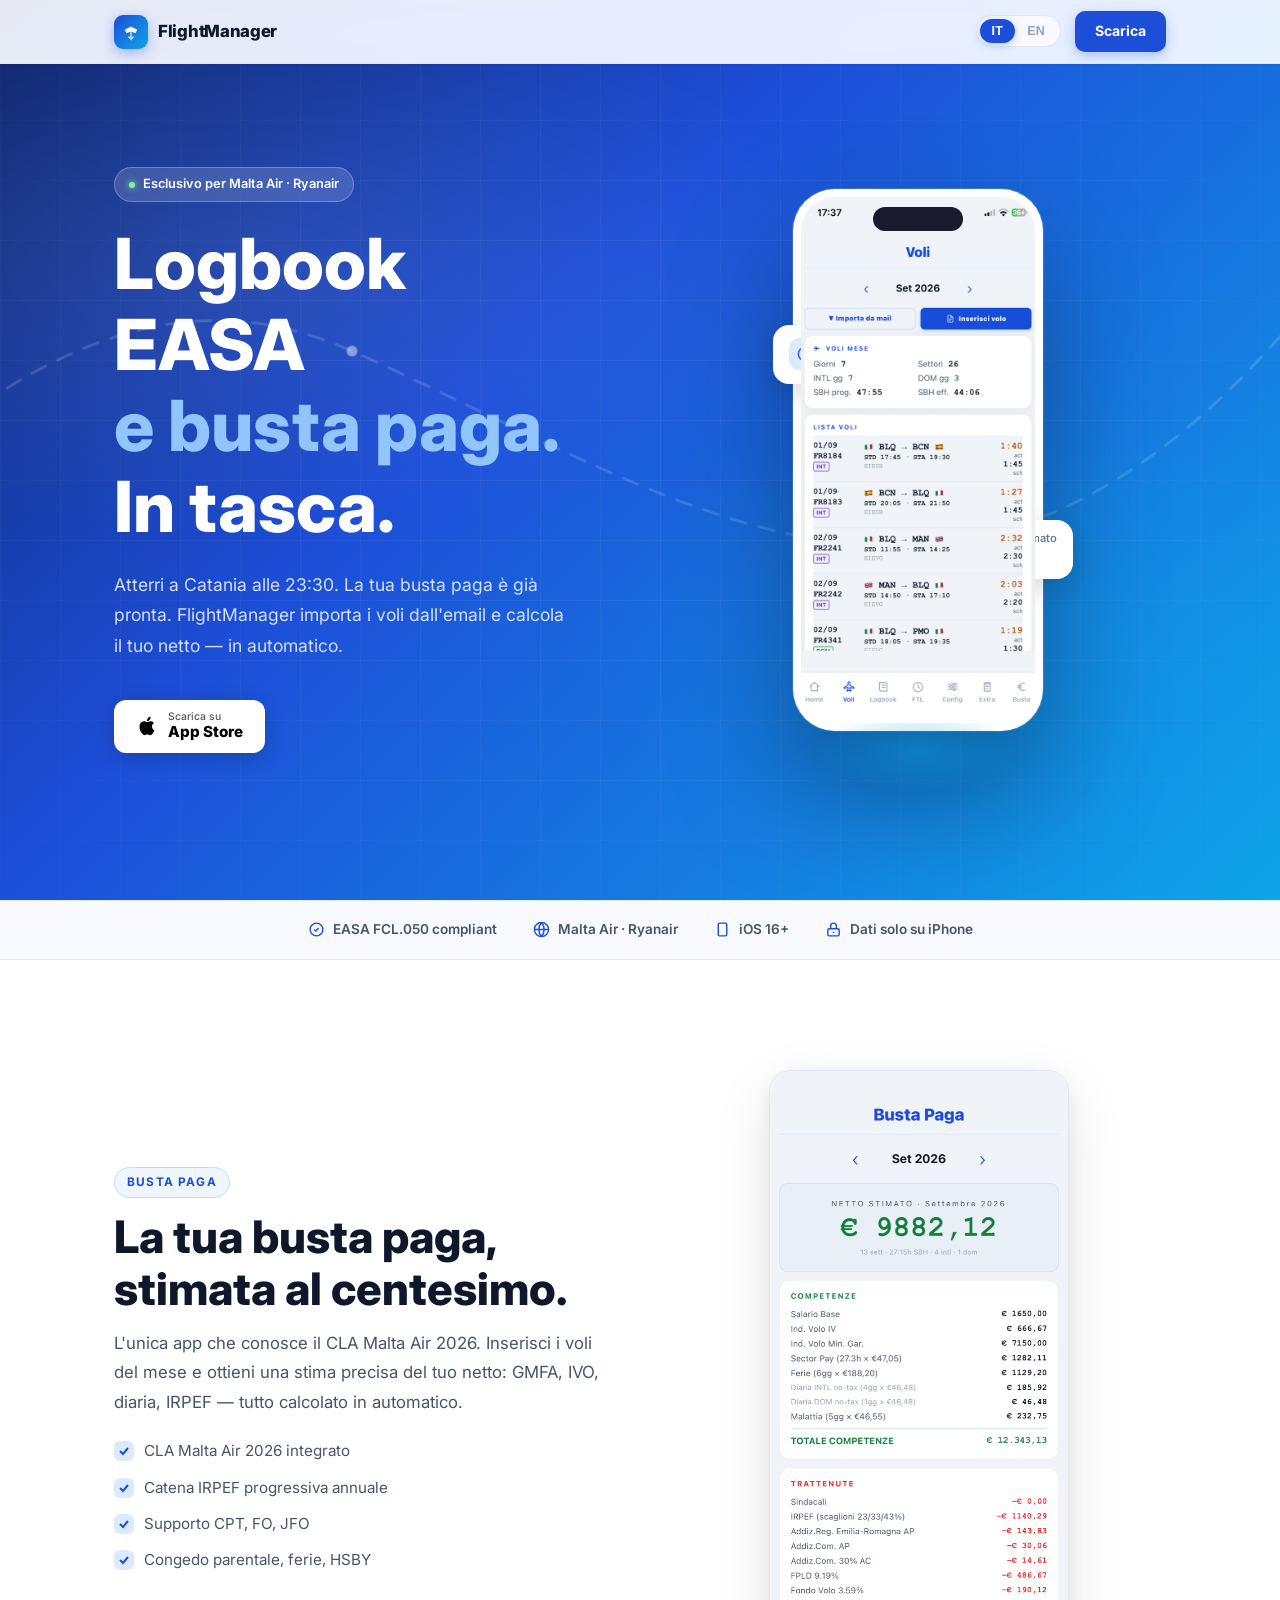
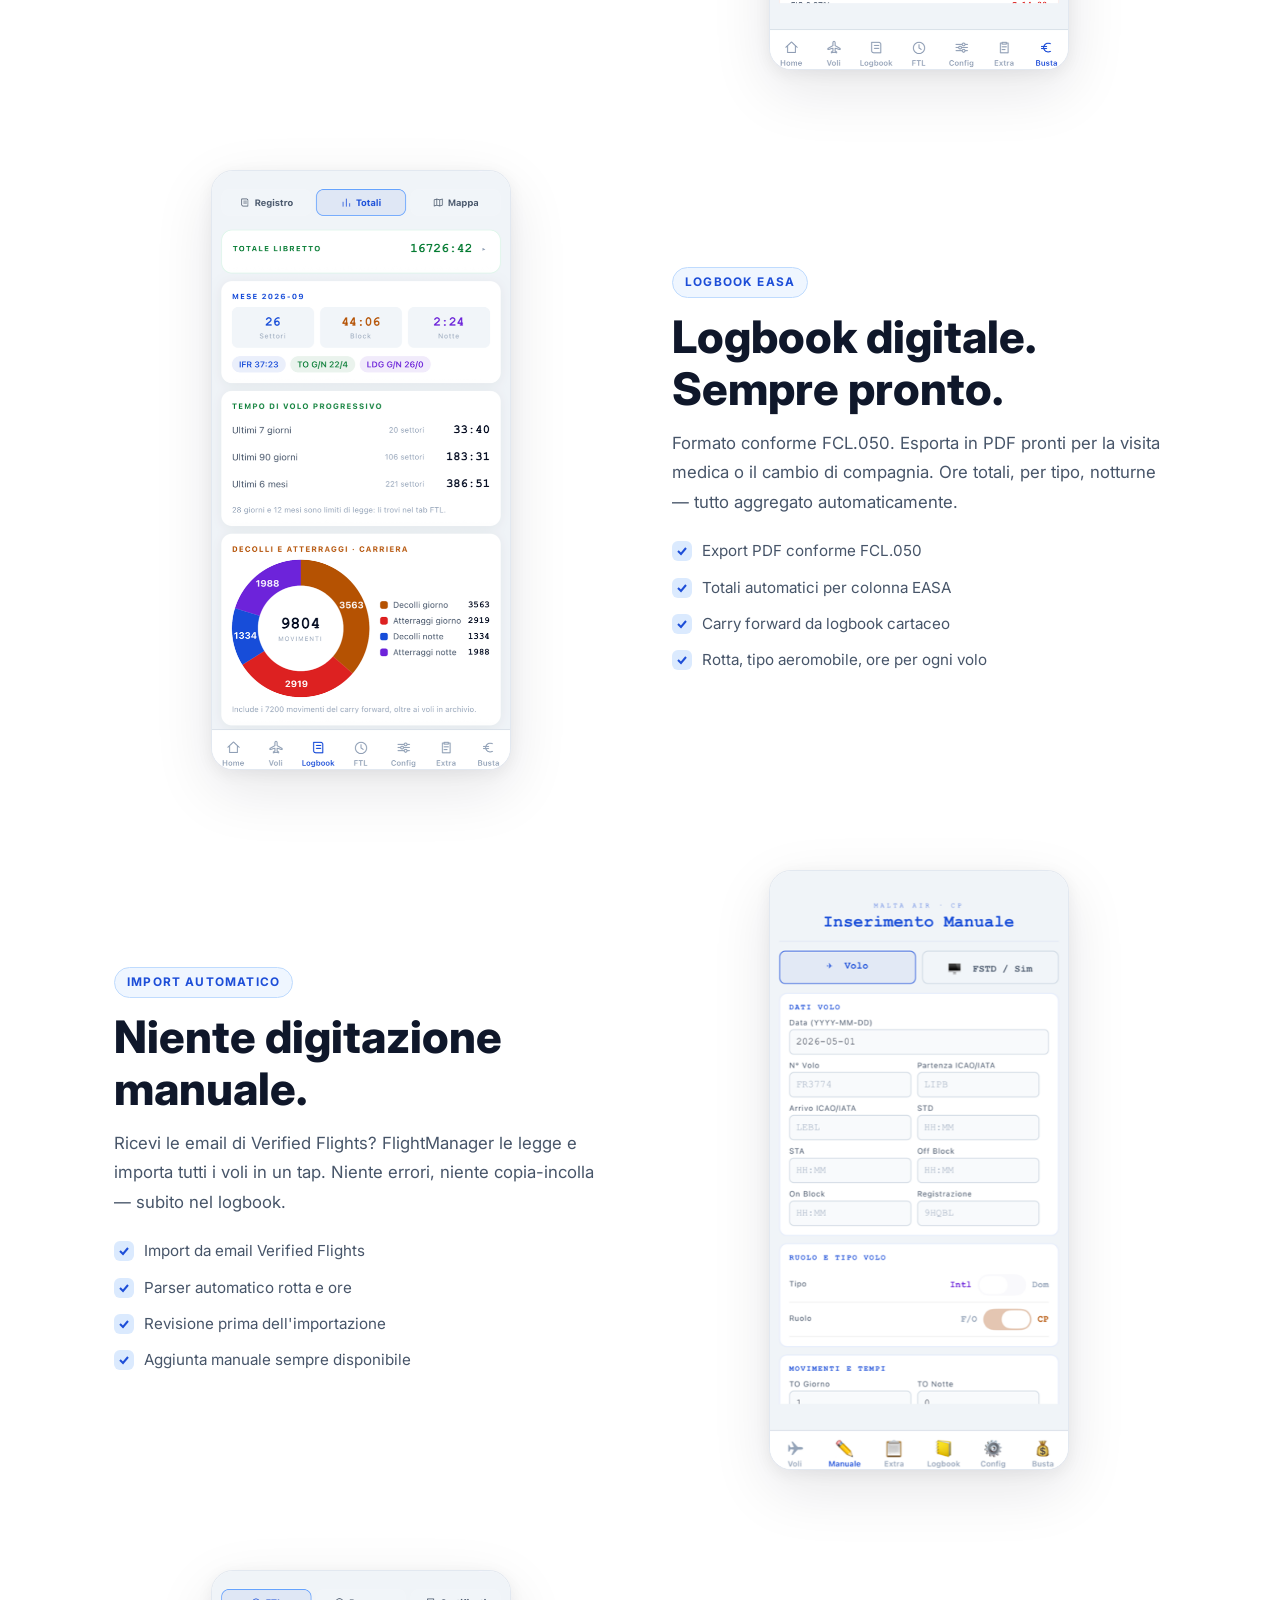
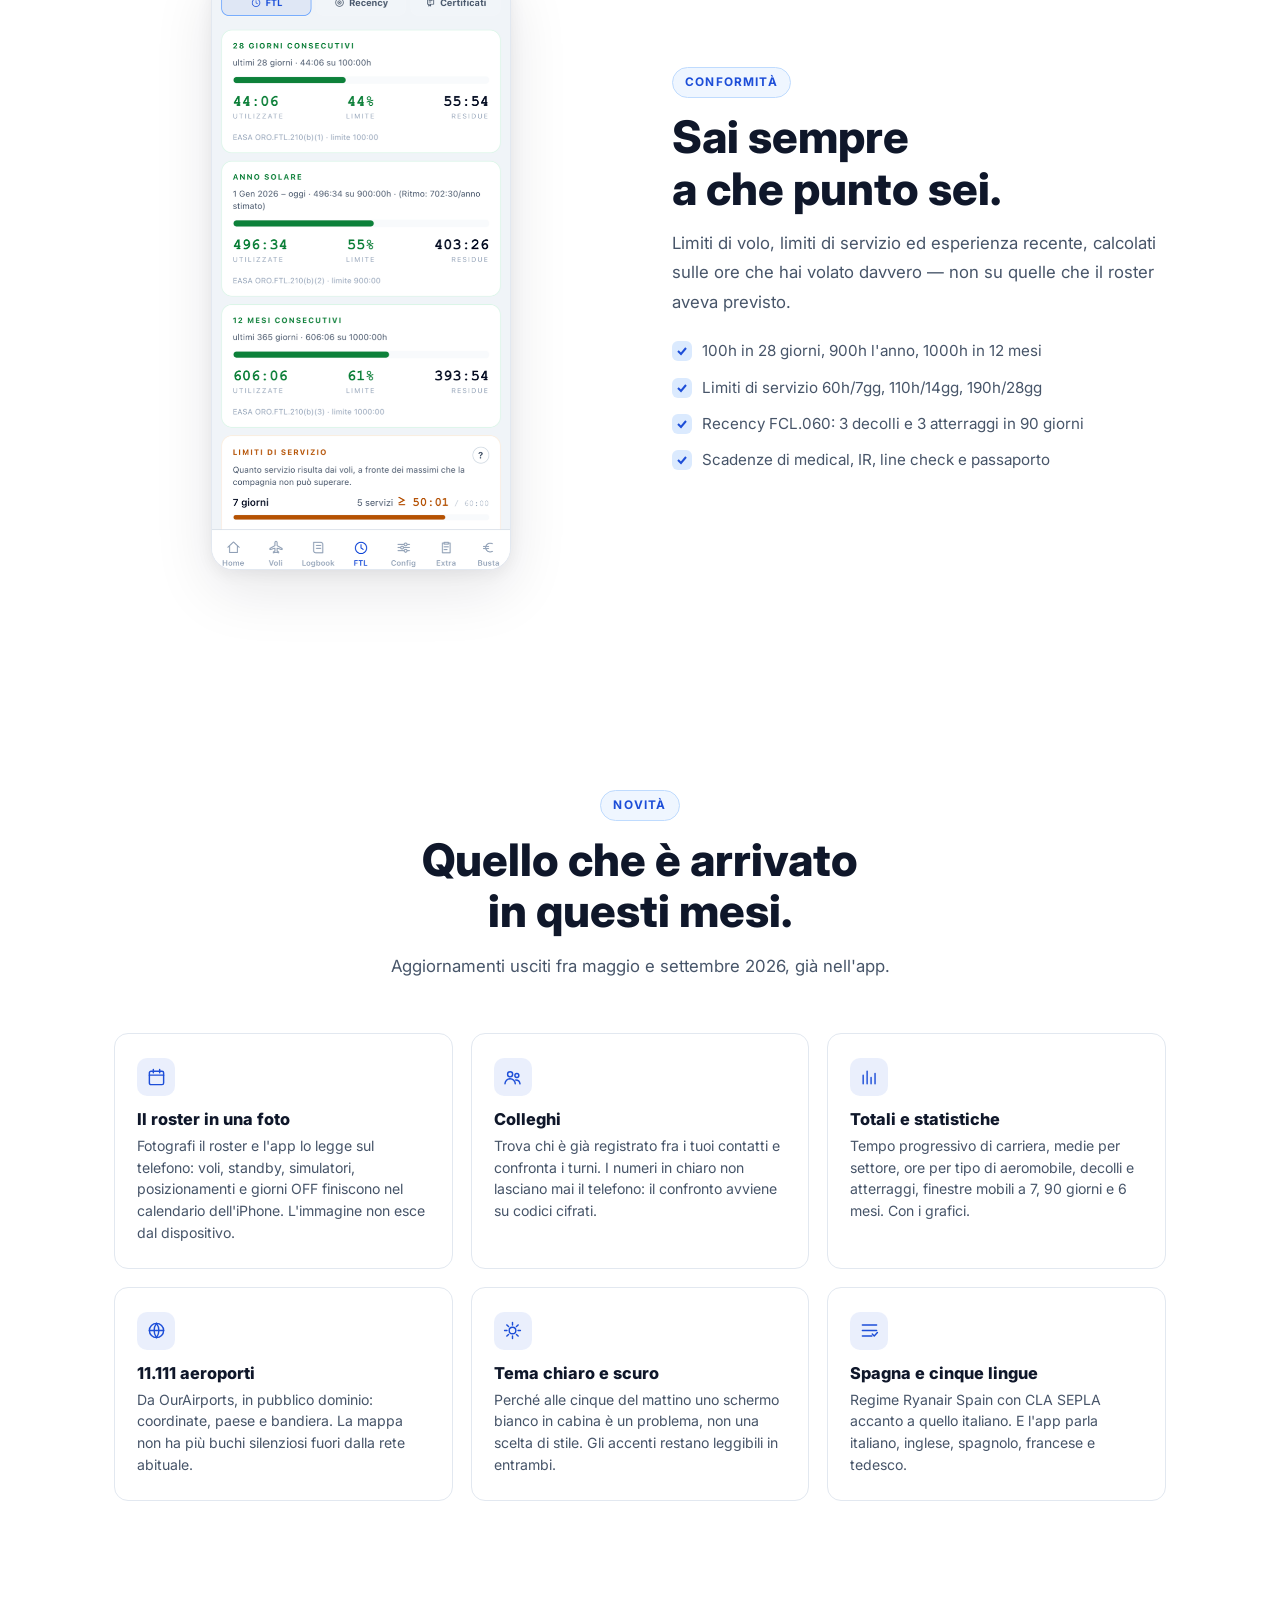
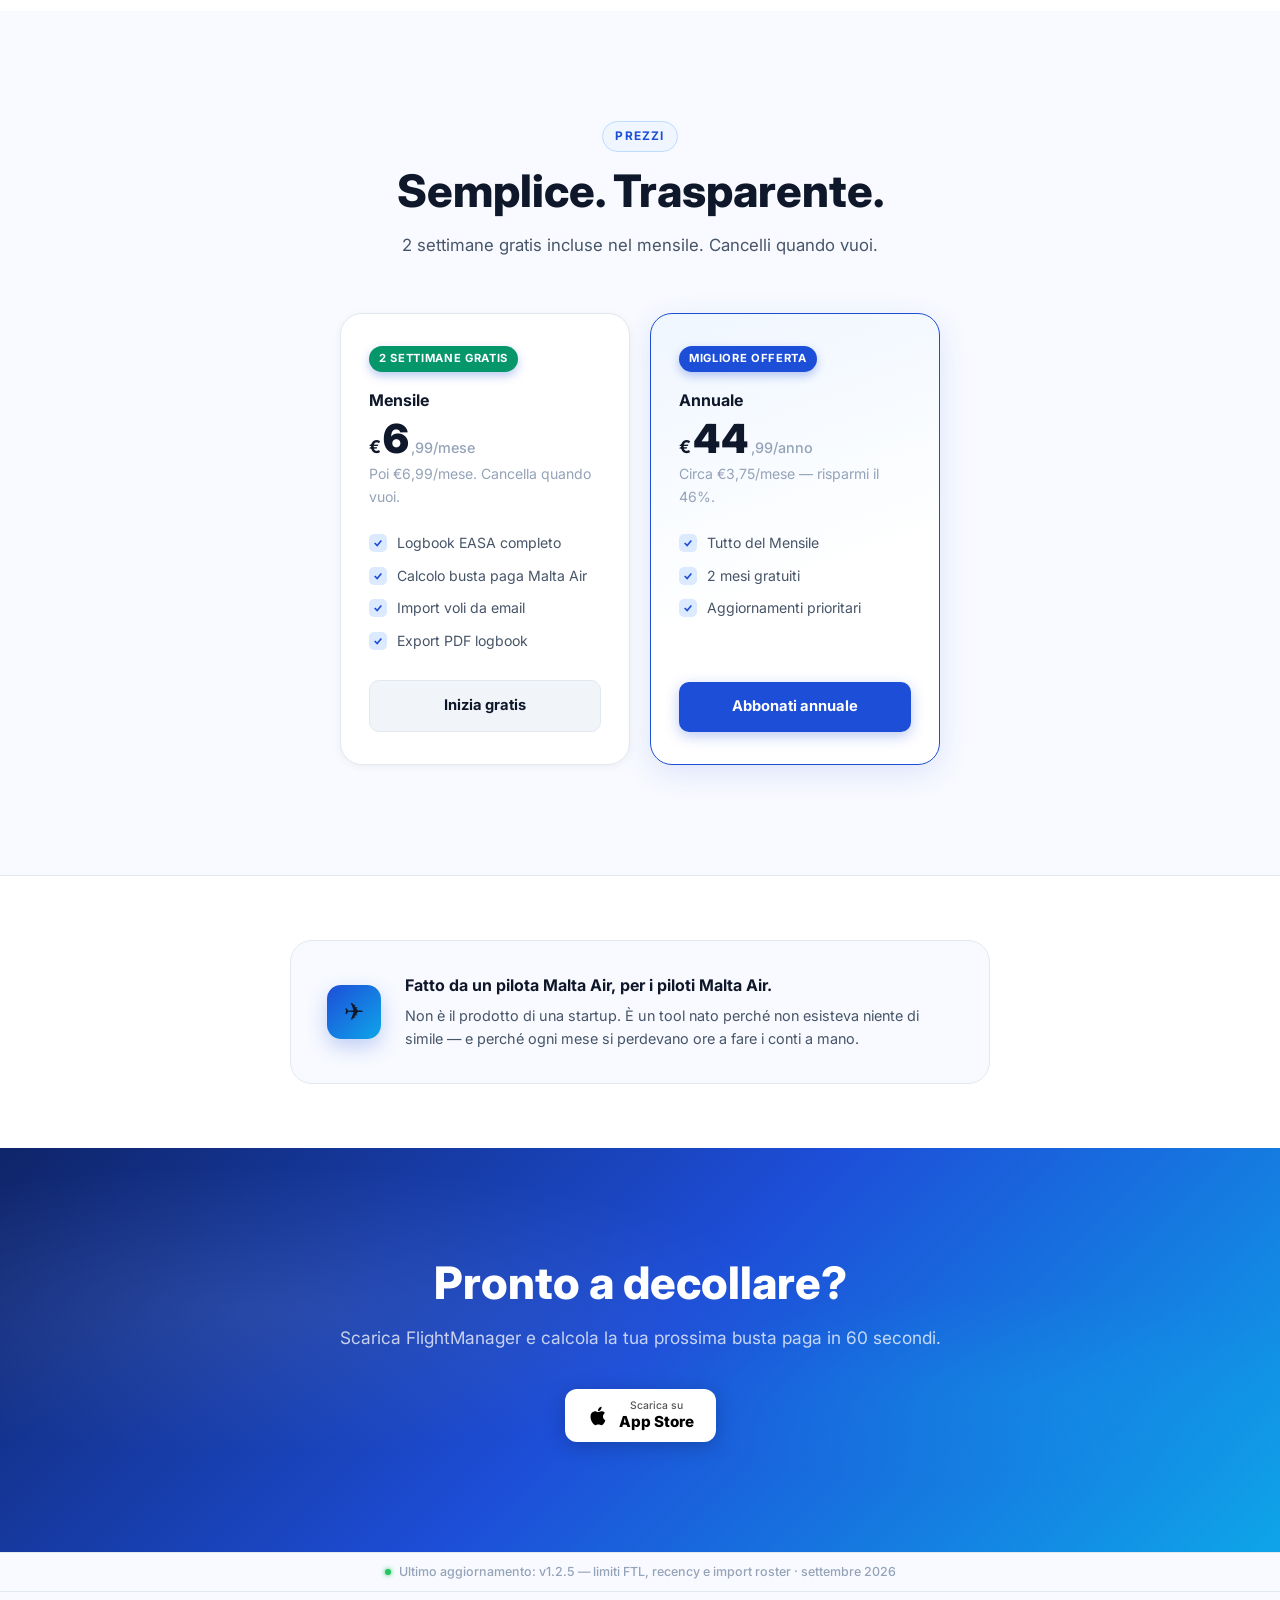
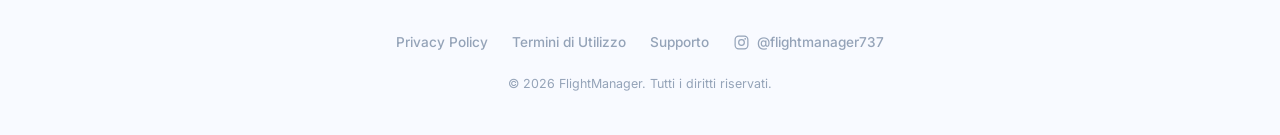
==== commit 16f2bdff: "Instagram nel footer @flightmanager737. Col suo simbolo e non come quarto link di testo: fra Privacy" ====
--- a/index.html
+++ b/index.html
@@ -295,6 +295,11 @@
     .more-card .mi svg { width: 19px; height: 19px; stroke: var(--blue); fill: none; stroke-width: 1.8; stroke-linecap: round; stroke-linejoin: round; }
     .more-card h3 { font-size: 1.02rem; margin-bottom: 6px; }
     .more-card p { font-size: .88rem; color: var(--sub); line-height: 1.55; }
+    .ig-link { display: inline-flex; align-items: center; gap: 7px; }
+    .ig-link svg {
+      width: 17px; height: 17px; fill: none; stroke: currentColor;
+      stroke-width: 1.7; stroke-linecap: round; stroke-linejoin: round;
+    }
 
     .check-list { list-style: none; margin-top: 22px; display: flex; flex-direction: column; gap: 12px; }
     .check-list li {
@@ -832,6 +837,10 @@
       <a href="privacy.html" data-t="ft.priv">Privacy Policy</a>
       <a href="terms.html" data-t="ft.terms">Termini di Utilizzo</a>
       <a href="mailto:flightmanager.info@gmail.com" data-t="ft.sup">Supporto</a>
+      <a href="https://instagram.com/flightmanager737" target="_blank" rel="noopener" class="ig-link">
+        <svg viewBox="0 0 24 24" aria-hidden="true"><rect x="3" y="3" width="18" height="18" rx="5"/><circle cx="12" cy="12" r="4"/><circle cx="17.2" cy="6.8" r="1.2" fill="currentColor" stroke="none"/></svg>
+        @flightmanager737
+      </a>
     </div>
     <small data-t="ft.copy">© 2026 FlightManager. Tutti i diritti riservati.</small>
   </div>
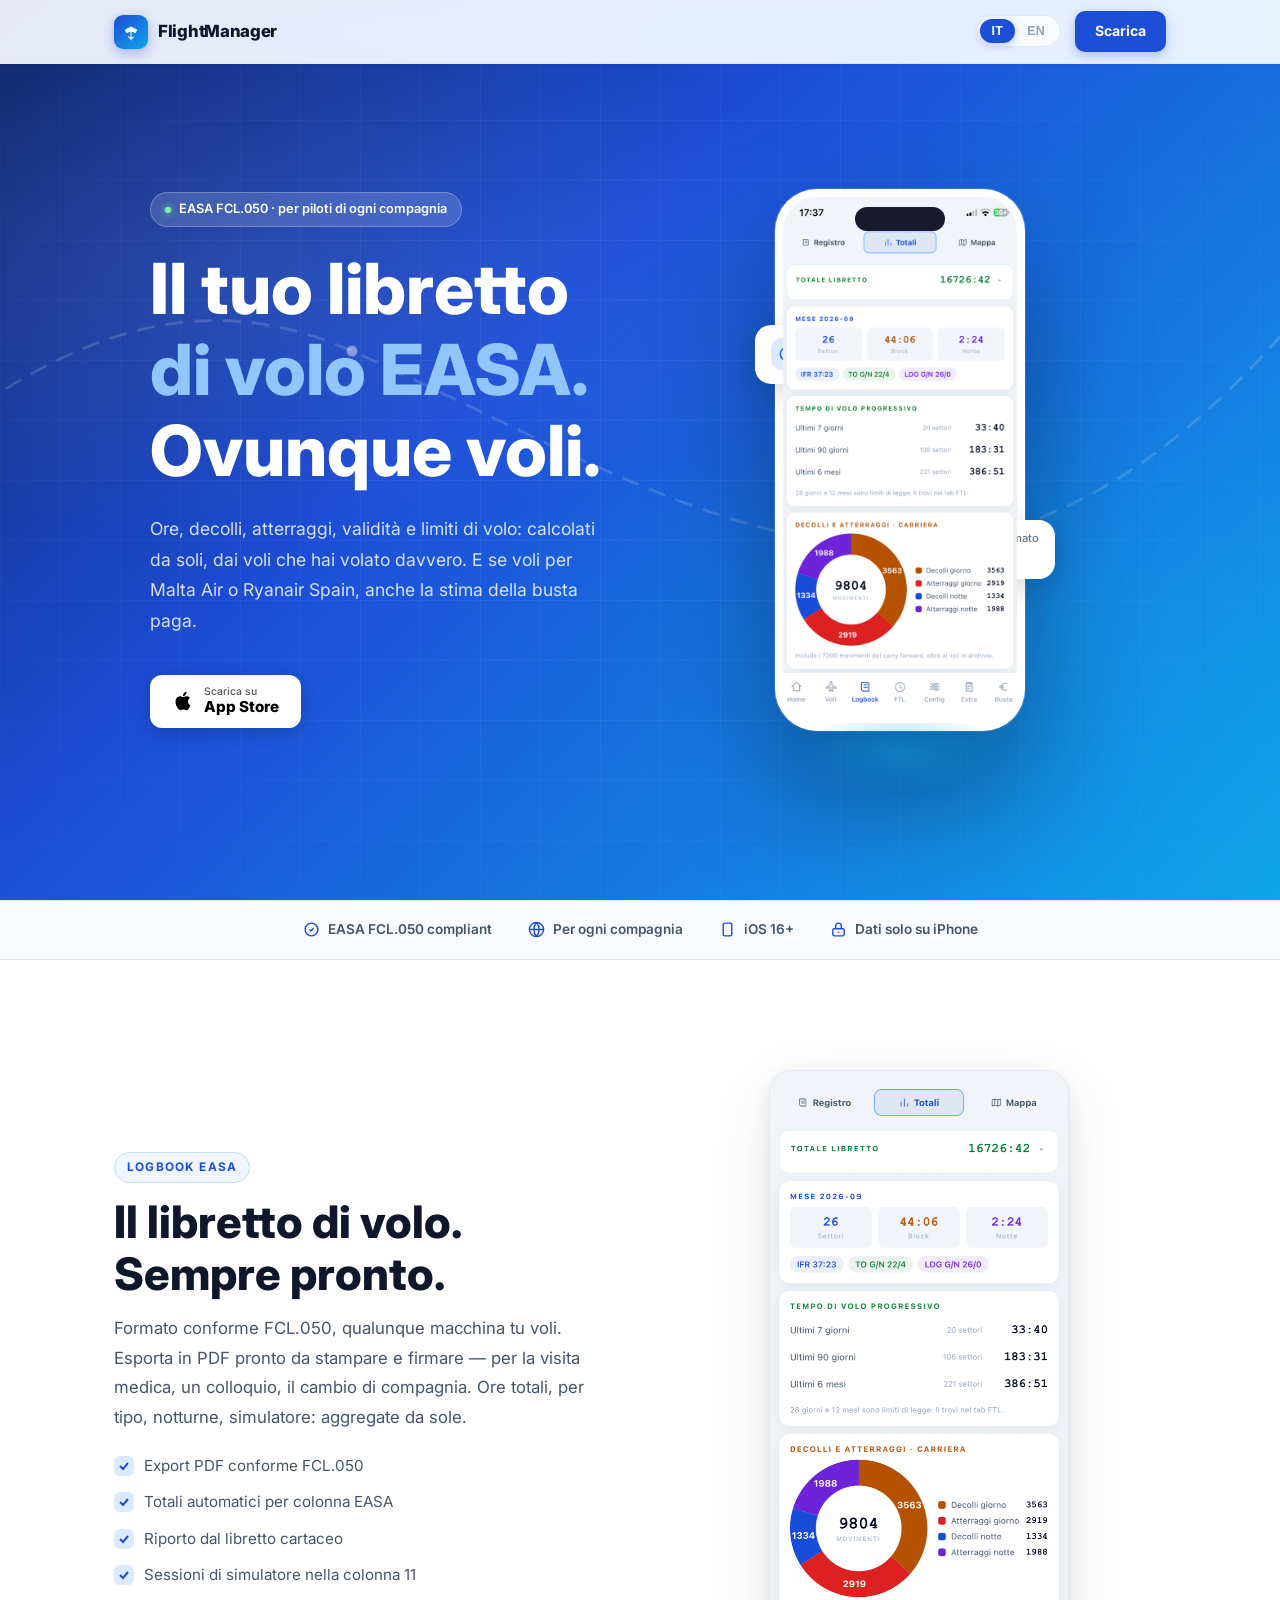
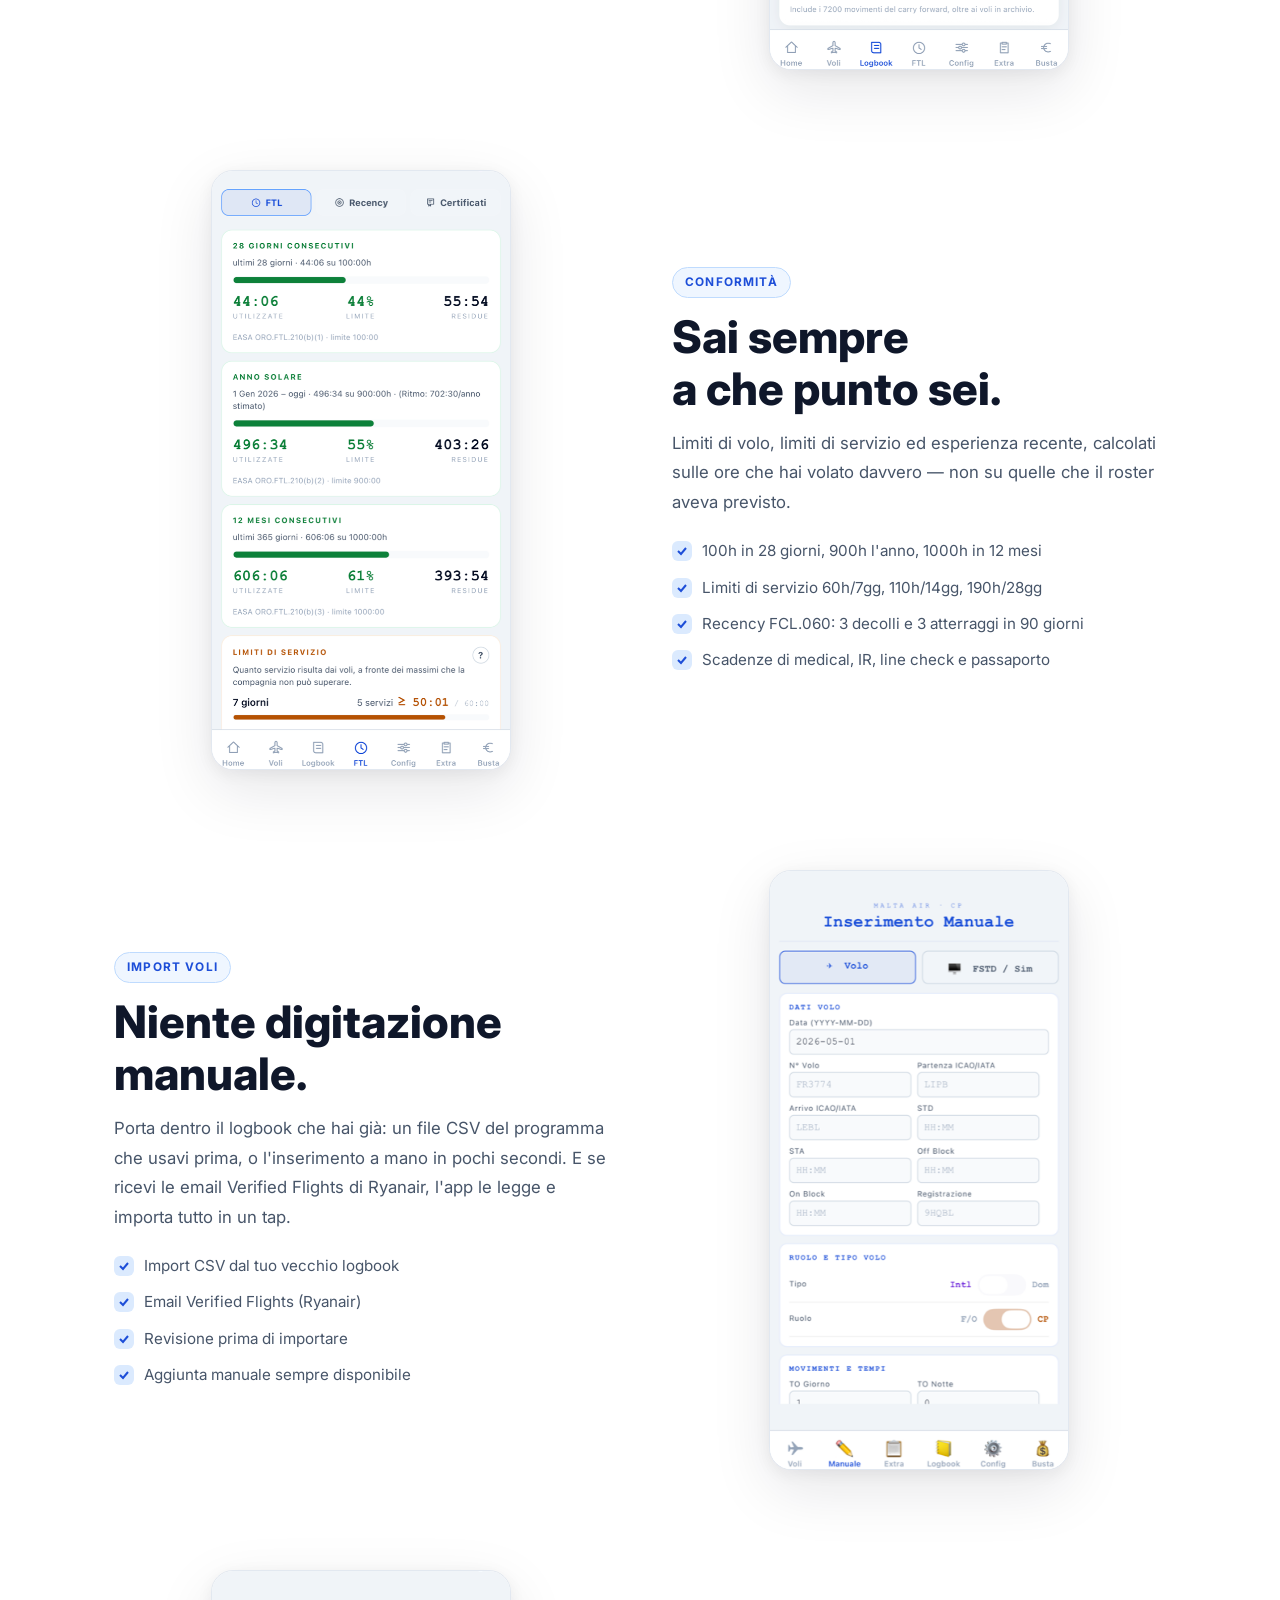
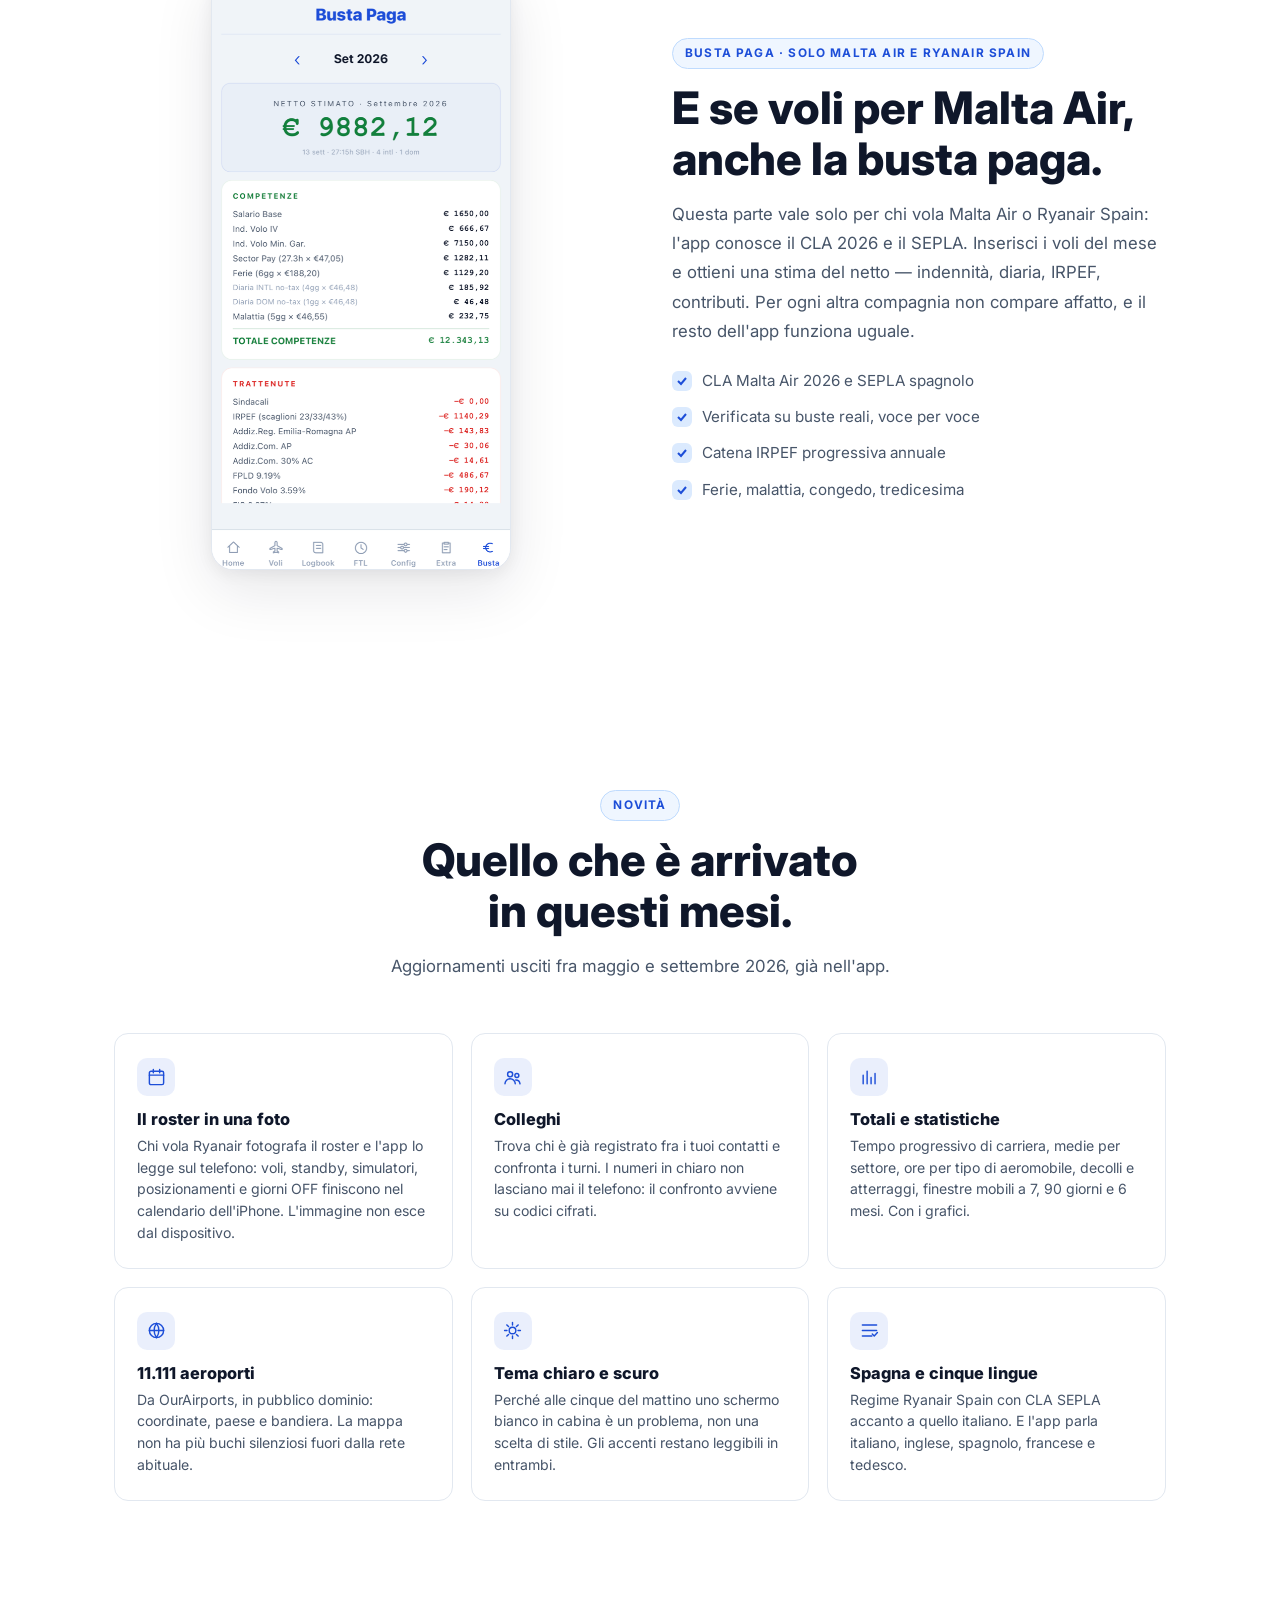
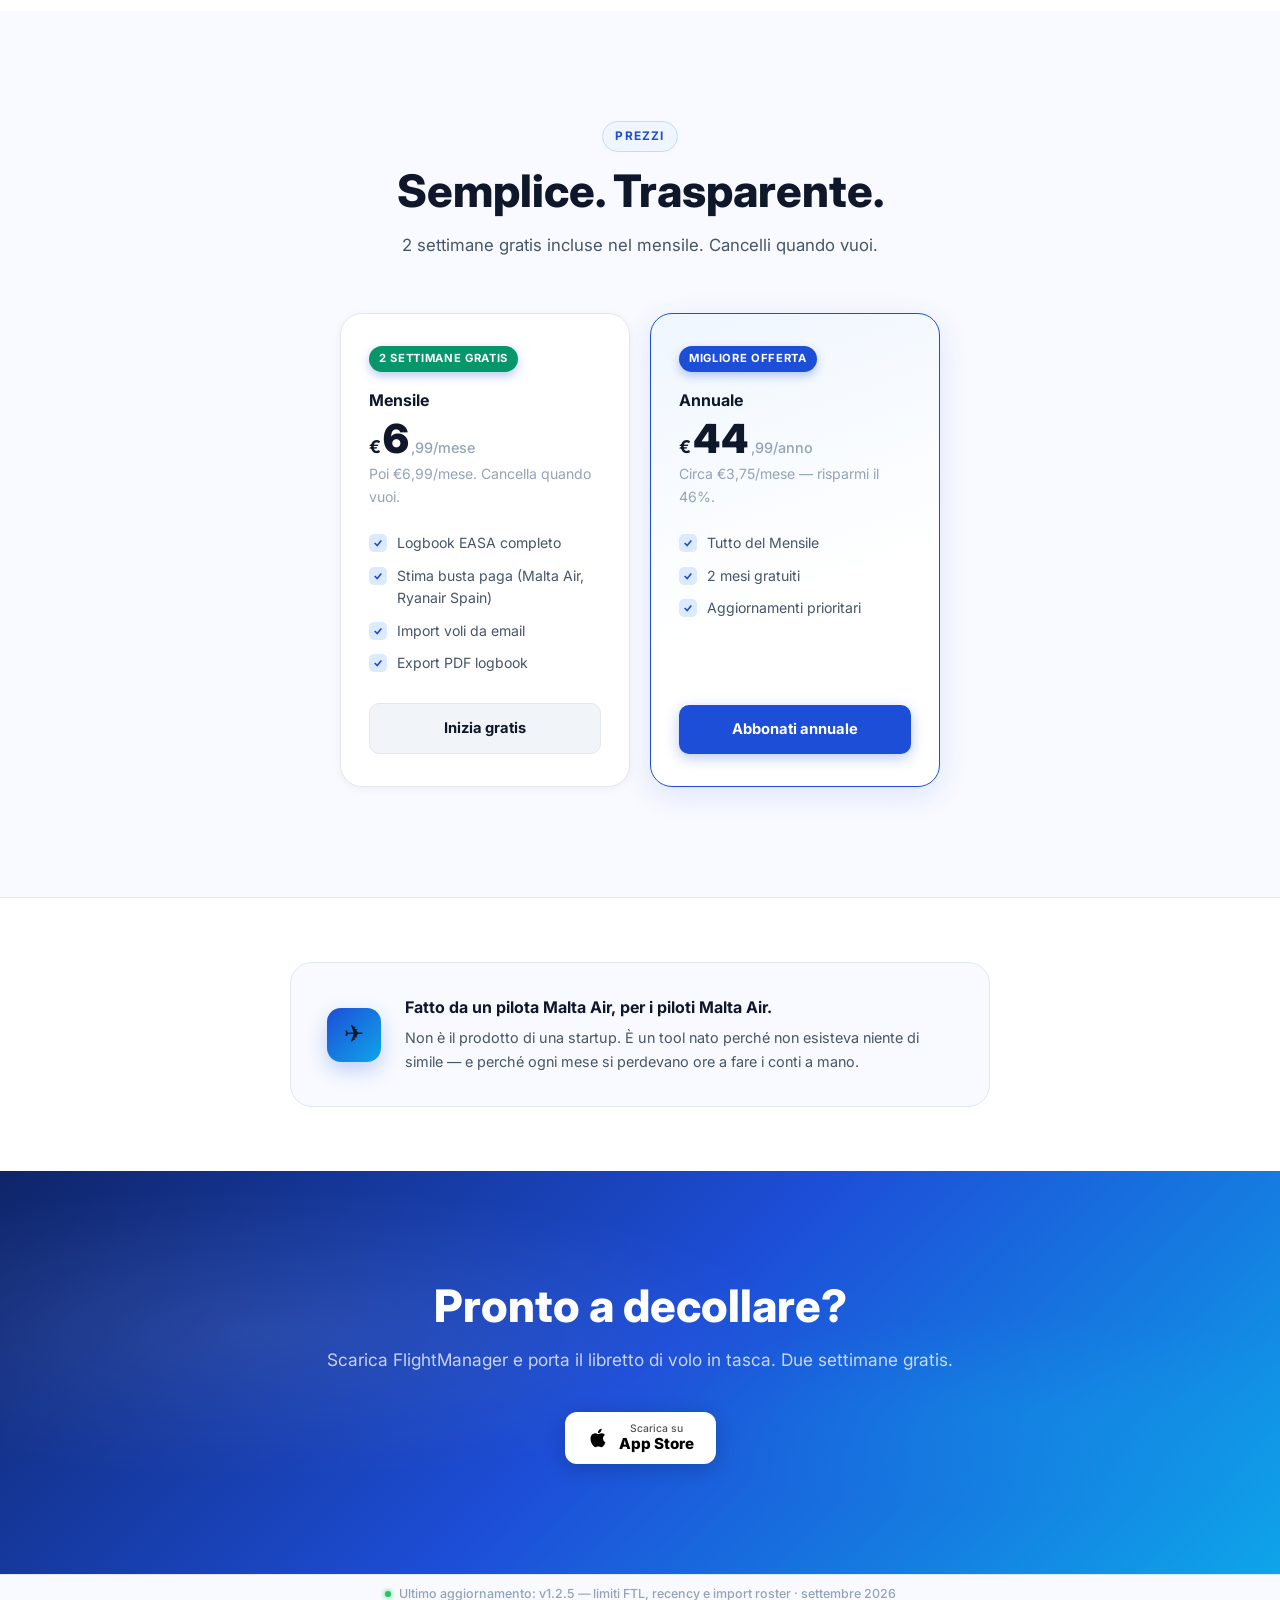
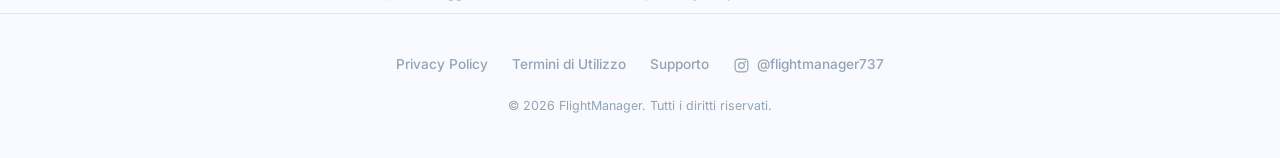
==== commit eabc843e: "Il sito parla a tutti i piloti, non solo a quelli Malta Air La pagina apriva con «La tua busta paga," ====
--- a/index.html
+++ b/index.html
@@ -3,8 +3,8 @@
 <head>
   <meta charset="UTF-8" />
   <meta name="viewport" content="width=device-width, initial-scale=1.0" />
-  <title>FlightManager — Logbook EASA & Busta Paga per Piloti Malta Air</title>
-  <meta name="description" content="L'unica app iOS che stima la busta paga Malta Air e gestisce il logbook EASA. Import voli da email, catena IRPEF, trial gratuito." />
+  <title>FlightManager — Il libretto di volo EASA FCL.050 su iPhone</title>
+  <meta name="description" content="Libretto di volo EASA FCL.050 su iPhone, per piloti di ogni compagnia: ore, decolli, limiti FTL e validità calcolati dai voli che hai volato davvero, con export PDF. Per Malta Air e Ryanair Spain anche la stima della busta paga." />
   <link rel="preconnect" href="https://fonts.googleapis.com" />
   <link href="https://fonts.googleapis.com/css2?family=Inter:wght@400;500;600;700;800;900&display=swap" rel="stylesheet" />
 
@@ -515,15 +515,15 @@
       <div>
         <div class="hero-badge fu">
           <span class="badge-dot"></span>
-          <span data-t="hero.badge">Esclusivo per Malta Air · Ryanair</span>
+          <span data-t="hero.badge">EASA FCL.050 · per piloti di ogni compagnia</span>
         </div>
         <h1 class="fu d1">
-          <span data-t="hero.t1">Logbook EASA</span><br>
-          <span class="accent" data-t="hero.t2">e busta paga.</span><br>
-          <span data-t="hero.t3">In tasca.</span>
+          <span data-t="hero.t1">Il tuo libretto</span><br>
+          <span class="accent" data-t="hero.t2">di volo EASA.</span><br>
+          <span data-t="hero.t3">Ovunque voli.</span>
         </h1>
         <p class="hero-sub fu d2" data-t="hero.sub">
-          Atterri a Catania alle 23:30. La tua busta paga è già pronta. FlightManager importa i voli dall'email e calcola il tuo netto — in automatico.
+          Ore, decolli, atterraggi, validità e limiti di volo: calcolati da soli, dai voli che hai volato davvero. E se voli per Malta Air o Ryanair Spain, anche la stima della busta paga.
         </p>
         <div class="hero-cta fu d3">
           <a href="https://apps.apple.com/it/app/flightmanager/id6765693187" class="asbtn">
@@ -539,9 +539,9 @@
       <div class="hero-visual fu d2">
         <div class="phone-wrap">
           <div class="phone" id="hero-phone">
-            <img class="phone-slide active" src="screens/voli.png" alt="Voli del mese">
-            <img class="phone-slide" src="screens/logbook.png" alt="Logbook EASA">
-            <img class="phone-slide" src="screens/busta.png" alt="Busta paga stimata">
+            <img class="phone-slide active" src="screens/logbook.png" alt="Logbook EASA FCL.050">
+            <img class="phone-slide" src="screens/voli.png" alt="Voli del mese">
+            <img class="phone-slide" src="screens/ftl.png" alt="Limiti di volo e validità">
           </div>
           <div class="phone-glow"></div>
 
@@ -581,7 +581,7 @@
       </div>
       <div class="trust-item">
         <svg viewBox="0 0 24 24" fill="none" stroke="currentColor" stroke-width="2"><circle cx="12" cy="12" r="10"/><path d="M2 12h20M12 2a15.3 15.3 0 010 20M12 2a15.3 15.3 0 000 20"/></svg>
-        <span data-t="tr.ma">Malta Air · Ryanair</span>
+        <span data-t="tr.ma">Per ogni compagnia</span>
       </div>
       <div class="trust-item">
         <svg viewBox="0 0 24 24" fill="none" stroke="currentColor" stroke-width="2"><path d="M12 18h.01M8 21h8a2 2 0 002-2V5a2 2 0 00-2-2H8a2 2 0 00-2 2v14a2 2 0 002 2z"/></svg>
@@ -599,36 +599,20 @@
 <section class="section">
   <div class="wrap">
 
-    <!-- Busta paga — USP -->
+    <!-- Libretto EASA -->
     <div class="feat-row">
       <div class="fu">
-        <span class="section-chip" data-t="f1.chip">Busta Paga</span>
-        <h2 data-t="f1.h">La tua busta paga,<br>stimata al centesimo.</h2>
-        <p class="section-sub" data-t="f1.sub">L'unica app che conosce il CLA Malta Air 2026. Inserisci i voli del mese e ottieni una stima precisa del tuo netto: GMFA, IVO, diaria, IRPEF — tutto calcolato in automatico.</p>
+        <span class="section-chip" data-t="f2.chip">Logbook EASA</span>
+        <h2 data-t="f2.h">Il libretto di volo.<br>Sempre pronto.</h2>
+        <p class="section-sub" data-t="f2.sub">Formato conforme FCL.050, qualunque macchina tu voli. Esporta in PDF pronto da stampare e firmare &mdash; per la visita medica, un colloquio, il cambio di compagnia. Ore totali, per tipo, notturne, simulatore: aggregate da sole.</p>
         <ul class="check-list">
-          <li><div class="check-icon"><svg viewBox="0 0 12 12" fill="none" stroke="currentColor" stroke-width="2"><polyline points="2,6 5,9 10,3"/></svg></div><span data-t="f1.l1">CLA Malta Air 2026 integrato</span></li>
-          <li><div class="check-icon"><svg viewBox="0 0 12 12" fill="none" stroke="currentColor" stroke-width="2"><polyline points="2,6 5,9 10,3"/></svg></div><span data-t="f1.l2">Catena IRPEF progressiva annuale</span></li>
-          <li><div class="check-icon"><svg viewBox="0 0 12 12" fill="none" stroke="currentColor" stroke-width="2"><polyline points="2,6 5,9 10,3"/></svg></div><span data-t="f1.l3">Supporto CPT, FO, JFO</span></li>
-          <li><div class="check-icon"><svg viewBox="0 0 12 12" fill="none" stroke="currentColor" stroke-width="2"><polyline points="2,6 5,9 10,3"/></svg></div><span data-t="f1.l4">Congedo parentale, ferie, HSBY</span></li>
+          <li><div class="check-icon"><svg viewBox="0 0 12 12" fill="none" stroke="currentColor" stroke-width="2"><polyline points="2,6 5,9 10,3"/></svg></div><span data-t="f2.l1">Export PDF conforme FCL.050</span></li>
+          <li><div class="check-icon"><svg viewBox="0 0 12 12" fill="none" stroke="currentColor" stroke-width="2"><polyline points="2,6 5,9 10,3"/></svg></div><span data-t="f2.l2">Totali automatici per colonna EASA</span></li>
+          <li><div class="check-icon"><svg viewBox="0 0 12 12" fill="none" stroke="currentColor" stroke-width="2"><polyline points="2,6 5,9 10,3"/></svg></div><span data-t="f2.l3">Riporto dal libretto cartaceo</span></li>
+          <li><div class="check-icon"><svg viewBox="0 0 12 12" fill="none" stroke="currentColor" stroke-width="2"><polyline points="2,6 5,9 10,3"/></svg></div><span data-t="f2.l4">Sessioni di simulatore nella colonna 11</span></li>
         </ul>
       </div>
       <div class="feat-img fu d1">
-        <div class="feat-card">
-          <img src="screens/busta.png" alt="Busta paga"
-               onerror="this.style.display='none';this.nextElementSibling.style.display='flex'">
-          <div class="ph" style="display:none">
-            <svg width="50" height="50" viewBox="0 0 24 24" fill="none" stroke="#2563EB" stroke-width="1.2">
-              <path d="M9 7h6m0 10v-3m-3 3v-6m-6 6H6a2 2 0 01-2-2V5a2 2 0 012-2h8l4 4v11a2 2 0 01-2 2z"/>
-            </svg>
-            <span>Busta Paga<br>Screenshot</span>
-          </div>
-        </div>
-      </div>
-    </div>
-
-    <!-- Logbook EASA -->
-    <div class="feat-row">
-      <div class="feat-img fu">
         <div class="feat-card">
           <img src="screens/logbook.png" alt="Logbook EASA"
                onerror="this.style.display='none';this.nextElementSibling.style.display='flex'">
@@ -640,47 +624,9 @@
           </div>
         </div>
       </div>
-      <div class="fu d1">
-        <span class="section-chip" data-t="f2.chip">Logbook EASA</span>
-        <h2 data-t="f2.h">Logbook digitale.<br>Sempre pronto.</h2>
-        <p class="section-sub" data-t="f2.sub">Formato conforme FCL.050. Esporta in PDF pronti per la visita medica o il cambio di compagnia. Ore totali, per tipo, notturne — tutto aggregato automaticamente.</p>
-        <ul class="check-list">
-          <li><div class="check-icon"><svg viewBox="0 0 12 12" fill="none" stroke="currentColor" stroke-width="2"><polyline points="2,6 5,9 10,3"/></svg></div><span data-t="f2.l1">Export PDF conforme FCL.050</span></li>
-          <li><div class="check-icon"><svg viewBox="0 0 12 12" fill="none" stroke="currentColor" stroke-width="2"><polyline points="2,6 5,9 10,3"/></svg></div><span data-t="f2.l2">Totali automatici per colonna EASA</span></li>
-          <li><div class="check-icon"><svg viewBox="0 0 12 12" fill="none" stroke="currentColor" stroke-width="2"><polyline points="2,6 5,9 10,3"/></svg></div><span data-t="f2.l3">Carry forward da logbook cartaceo</span></li>
-          <li><div class="check-icon"><svg viewBox="0 0 12 12" fill="none" stroke="currentColor" stroke-width="2"><polyline points="2,6 5,9 10,3"/></svg></div><span data-t="f2.l4">Rotta, tipo aeromobile, ore per ogni volo</span></li>
-        </ul>
-      </div>
-    </div>
-
-    <!-- Import automatico -->
-    <div class="feat-row">
-      <div class="fu">
-        <span class="section-chip" data-t="f3.chip">Import Automatico</span>
-        <h2 data-t="f3.h">Niente digitazione<br>manuale.</h2>
-        <p class="section-sub" data-t="f3.sub">Ricevi le email di Verified Flights? FlightManager le legge e importa tutti i voli in un tap. Niente errori, niente copia-incolla — subito nel logbook.</p>
-        <ul class="check-list">
-          <li><div class="check-icon"><svg viewBox="0 0 12 12" fill="none" stroke="currentColor" stroke-width="2"><polyline points="2,6 5,9 10,3"/></svg></div><span data-t="f3.l1">Import da email Verified Flights</span></li>
-          <li><div class="check-icon"><svg viewBox="0 0 12 12" fill="none" stroke="currentColor" stroke-width="2"><polyline points="2,6 5,9 10,3"/></svg></div><span data-t="f3.l2">Parser automatico rotta e ore</span></li>
-          <li><div class="check-icon"><svg viewBox="0 0 12 12" fill="none" stroke="currentColor" stroke-width="2"><polyline points="2,6 5,9 10,3"/></svg></div><span data-t="f3.l3">Revisione prima dell'importazione</span></li>
-          <li><div class="check-icon"><svg viewBox="0 0 12 12" fill="none" stroke="currentColor" stroke-width="2"><polyline points="2,6 5,9 10,3"/></svg></div><span data-t="f3.l4">Aggiunta manuale sempre disponibile</span></li>
-        </ul>
-      </div>
-      <div class="feat-img fu d1">
-        <div class="feat-card">
-          <img src="screens/manuale.png" alt="Import voli"
-               onerror="this.style.display='none';this.nextElementSibling.style.display='flex'">
-          <div class="ph" style="display:none">
-            <svg width="50" height="50" viewBox="0 0 24 24" fill="none" stroke="#2563EB" stroke-width="1.2">
-              <path d="M3 16.5v2.25A2.25 2.25 0 005.25 21h13.5A2.25 2.25 0 0021 18.75V16.5M16.5 12L12 16.5m0 0L7.5 12m4.5 4.5V3"/>
-            </svg>
-            <span>Import Voli<br>Screenshot</span>
-          </div>
-        </div>
-      </div>
-    </div>
-
-    <!-- Conformita EASA -->
+    </div>
+
+    <!-- Limiti e validita -->
     <div class="feat-row">
       <div class="feat-img fu">
         <div class="feat-card">
@@ -707,6 +653,60 @@
       </div>
     </div>
 
+    <!-- Import voli -->
+    <div class="feat-row">
+      <div class="fu">
+        <span class="section-chip" data-t="f3.chip">Import voli</span>
+        <h2 data-t="f3.h">Niente digitazione<br>manuale.</h2>
+        <p class="section-sub" data-t="f3.sub">Porta dentro il logbook che hai gi&agrave;: un file CSV del programma che usavi prima, o l&#39;inserimento a mano in pochi secondi. E se ricevi le email Verified Flights di Ryanair, l&#39;app le legge e importa tutto in un tap.</p>
+        <ul class="check-list">
+          <li><div class="check-icon"><svg viewBox="0 0 12 12" fill="none" stroke="currentColor" stroke-width="2"><polyline points="2,6 5,9 10,3"/></svg></div><span data-t="f3.l1">Import CSV dal tuo vecchio logbook</span></li>
+          <li><div class="check-icon"><svg viewBox="0 0 12 12" fill="none" stroke="currentColor" stroke-width="2"><polyline points="2,6 5,9 10,3"/></svg></div><span data-t="f3.l2">Email Verified Flights (Ryanair)</span></li>
+          <li><div class="check-icon"><svg viewBox="0 0 12 12" fill="none" stroke="currentColor" stroke-width="2"><polyline points="2,6 5,9 10,3"/></svg></div><span data-t="f3.l3">Revisione prima di importare</span></li>
+          <li><div class="check-icon"><svg viewBox="0 0 12 12" fill="none" stroke="currentColor" stroke-width="2"><polyline points="2,6 5,9 10,3"/></svg></div><span data-t="f3.l4">Aggiunta manuale sempre disponibile</span></li>
+        </ul>
+      </div>
+      <div class="feat-img fu d1">
+        <div class="feat-card">
+          <img src="screens/manuale.png" alt="Import voli"
+               onerror="this.style.display='none';this.nextElementSibling.style.display='flex'">
+          <div class="ph" style="display:none">
+            <svg width="50" height="50" viewBox="0 0 24 24" fill="none" stroke="#2563EB" stroke-width="1.2">
+              <path d="M3 16.5v2.25A2.25 2.25 0 005.25 21h13.5A2.25 2.25 0 0021 18.75V16.5M16.5 12L12 16.5m0 0L7.5 12m4.5 4.5V3"/>
+            </svg>
+            <span>Import Voli<br>Screenshot</span>
+          </div>
+        </div>
+      </div>
+    </div>
+
+    <!-- Busta paga: solo Malta Air e Ryanair Spain -->
+    <div class="feat-row">
+      <div class="feat-img fu">
+        <div class="feat-card">
+          <img src="screens/busta.png" alt="Busta paga"
+               onerror="this.style.display='none';this.nextElementSibling.style.display='flex'">
+          <div class="ph" style="display:none">
+            <svg width="50" height="50" viewBox="0 0 24 24" fill="none" stroke="#2563EB" stroke-width="1.2">
+              <path d="M9 7h6m0 10v-3m-3 3v-6m-6 6H6a2 2 0 01-2-2V5a2 2 0 012-2h8l4 4v11a2 2 0 01-2 2z"/>
+            </svg>
+            <span>Busta Paga<br>Screenshot</span>
+          </div>
+        </div>
+      </div>
+      <div class="fu d1">
+        <span class="section-chip" data-t="f1.chip">Busta paga &middot; solo Malta Air e Ryanair Spain</span>
+        <h2 data-t="f1.h">E se voli per Malta Air,<br>anche la busta paga.</h2>
+        <p class="section-sub" data-t="f1.sub">Questa parte vale solo per chi vola Malta Air o Ryanair Spain: l&#39;app conosce il CLA 2026 e il SEPLA. Inserisci i voli del mese e ottieni una stima del netto &mdash; indennit&agrave;, diaria, IRPEF, contributi. Per ogni altra compagnia non compare affatto, e il resto dell&#39;app funziona uguale.</p>
+        <ul class="check-list">
+          <li><div class="check-icon"><svg viewBox="0 0 12 12" fill="none" stroke="currentColor" stroke-width="2"><polyline points="2,6 5,9 10,3"/></svg></div><span data-t="f1.l1">CLA Malta Air 2026 e SEPLA spagnolo</span></li>
+          <li><div class="check-icon"><svg viewBox="0 0 12 12" fill="none" stroke="currentColor" stroke-width="2"><polyline points="2,6 5,9 10,3"/></svg></div><span data-t="f1.l2">Verificata su buste reali, voce per voce</span></li>
+          <li><div class="check-icon"><svg viewBox="0 0 12 12" fill="none" stroke="currentColor" stroke-width="2"><polyline points="2,6 5,9 10,3"/></svg></div><span data-t="f1.l3">Catena IRPEF progressiva annuale</span></li>
+          <li><div class="check-icon"><svg viewBox="0 0 12 12" fill="none" stroke="currentColor" stroke-width="2"><polyline points="2,6 5,9 10,3"/></svg></div><span data-t="f1.l4">Ferie, malattia, congedo, tredicesima</span></li>
+        </ul>
+      </div>
+    </div>
+
   </div>
 </section>
 
@@ -722,7 +722,7 @@
         <div class="more-card fu">
           <div class="mi"><svg viewBox="0 0 24 24"><rect x="3" y="4" width="18" height="17" rx="2"/><path d="M3 9h18M8 2v4M16 2v4"/></svg></div>
           <h3 data-t="n1.h">Il roster in una foto</h3>
-          <p data-t="n1.p">Fotografi il roster e l&#39;app lo legge sul telefono: voli, standby, simulatori, posizionamenti e giorni OFF finiscono nel calendario dell&#39;iPhone. L&#39;immagine non esce dal dispositivo.</p>
+          <p data-t="n1.p">Chi vola Ryanair fotografa il roster e l&#39;app lo legge sul telefono: voli, standby, simulatori, posizionamenti e giorni OFF finiscono nel calendario dell&#39;iPhone. L&#39;immagine non esce dal dispositivo.</p>
         </div>
         <div class="more-card fu">
           <div class="mi"><svg viewBox="0 0 24 24"><circle cx="9" cy="8" r="3.2"/><path d="M2.5 20a6.5 6.5 0 0 1 13 0"/><circle cx="17.5" cy="9.5" r="2.5"/><path d="M16 15.2A5.6 5.6 0 0 1 21.5 20"/></svg></div>
@@ -770,7 +770,7 @@
         <p class="card-desc" data-t="p2.desc">Poi €6,99/mese. Cancella quando vuoi.</p>
         <ul class="card-feats">
           <li><div class="check-icon"><svg viewBox="0 0 12 12" fill="none" stroke="currentColor" stroke-width="2"><polyline points="2,6 5,9 10,3"/></svg></div><span data-t="p2.f1">Logbook EASA completo</span></li>
-          <li><div class="check-icon"><svg viewBox="0 0 12 12" fill="none" stroke="currentColor" stroke-width="2"><polyline points="2,6 5,9 10,3"/></svg></div><span data-t="p2.f2">Calcolo busta paga Malta Air</span></li>
+          <li><div class="check-icon"><svg viewBox="0 0 12 12" fill="none" stroke="currentColor" stroke-width="2"><polyline points="2,6 5,9 10,3"/></svg></div><span data-t="p2.f2">Stima busta paga (Malta Air, Ryanair Spain)</span></li>
           <li><div class="check-icon"><svg viewBox="0 0 12 12" fill="none" stroke="currentColor" stroke-width="2"><polyline points="2,6 5,9 10,3"/></svg></div><span data-t="p2.f3">Import voli da email</span></li>
           <li><div class="check-icon"><svg viewBox="0 0 12 12" fill="none" stroke="currentColor" stroke-width="2"><polyline points="2,6 5,9 10,3"/></svg></div><span data-t="p2.f4">Export PDF logbook</span></li>
         </ul>
@@ -811,7 +811,7 @@
 <section class="cta-sec">
   <div class="wrap fu">
     <h2 data-t="cta.h">Pronto a decollare?</h2>
-    <p data-t="cta.sub">Scarica FlightManager e calcola la tua prossima busta paga in 60 secondi.</p>
+    <p data-t="cta.sub">Scarica FlightManager e porta il libretto di volo in tasca. Due settimane gratis.</p>
     <div class="cta-btns">
       <a href="https://apps.apple.com/it/app/flightmanager/id6765693187" class="asbtn">
         <svg viewBox="0 0 24 24" fill="currentColor" width="22" height="22"><path d="M18.71 19.5c-.83 1.24-1.71 2.45-3.05 2.47-1.34.03-1.77-.79-3.29-.79-1.53 0-2 .77-3.27.82-1.31.05-2.3-1.32-3.14-2.53C4.25 17 2.94 12.45 4.7 9.39c.87-1.52 2.43-2.48 4.12-2.51 1.28-.02 2.5.87 3.29.87.78 0 2.26-1.07 3.8-.91.65.03 2.47.26 3.64 1.98-.09.06-2.17 1.28-2.15 3.81.03 3.02 2.65 4.03 2.68 4.04-.03.07-.42 1.44-1.38 2.83M13 3.5c.73-.83 1.94-1.46 2.94-1.5.13 1.17-.34 2.35-1.04 3.19-.69.85-1.83 1.51-2.95 1.42-.15-1.15.41-2.35 1.05-3.11z"/></svg>
@@ -850,28 +850,28 @@
 const T = {
   it: {
     "nav.cta":"Scarica",
-    "hero.badge":"Esclusivo per Malta Air · Ryanair",
-    "hero.t1":"Logbook EASA",
-    "hero.t2":"e busta paga.",
-    "hero.t3":"In tasca.",
-    "hero.sub":"Atterri a Catania alle 23:30. La tua busta paga è già pronta. FlightManager importa i voli dall'email e calcola il tuo netto — in automatico.",
+    "hero.badge":"EASA FCL.050 \u00b7 per piloti di ogni compagnia",
+    "hero.t1":"Il tuo libretto",
+    "hero.t2":"di volo EASA.",
+    "hero.t3":"Ovunque voli.",
+    "hero.sub":"Ore, decolli, atterraggi, validit\u00e0 e limiti di volo: calcolati da soli, dai voli che hai volato davvero. E se voli per Malta Air o Ryanair Spain, anche la stima della busta paga.",
     "as.dl":"Scarica su",
     "fb.easa":"FCL.050","fb.compliant":"Compliant","fb.netto":"Netto stimato",
-    "tr.easa":"EASA FCL.050 compliant","tr.ma":"Malta Air · Ryanair","tr.priv":"Dati solo su iPhone",
-    "f1.chip":"Busta Paga","f1.h":"La tua busta paga,<br>stimata al centesimo.",
-    "f1.sub":"L'unica app che conosce il CLA Malta Air 2026. Inserisci i voli del mese e ottieni una stima precisa del tuo netto: GMFA, IVO, diaria, IRPEF — tutto calcolato in automatico.",
-    "f1.l1":"CLA Malta Air 2026 integrato","f1.l2":"Catena IRPEF progressiva annuale","f1.l3":"Supporto CPT, FO, JFO","f1.l4":"Congedo parentale, ferie, HSBY",
-    "f2.chip":"Logbook EASA","f2.h":"Logbook digitale.<br>Sempre pronto.",
-    "f2.sub":"Formato conforme FCL.050. Esporta in PDF pronti per la visita medica o il cambio di compagnia. Ore totali, per tipo, notturne — tutto aggregato automaticamente.",
-    "f2.l1":"Export PDF conforme FCL.050","f2.l2":"Totali automatici per colonna EASA","f2.l3":"Carry forward da logbook cartaceo","f2.l4":"Rotta, tipo aeromobile, ore per ogni volo",
-    "f3.chip":"Import Automatico","f3.h":"Niente digitazione<br>manuale.",
-    "f3.sub":"Ricevi le email di Verified Flights? FlightManager le legge e importa tutti i voli in un tap. Niente errori, niente copia-incolla — subito nel logbook.",
-    "f3.l1":"Import da email Verified Flights","f3.l2":"Parser automatico rotta e ore","f3.l3":"Revisione prima dell'importazione","f3.l4":"Aggiunta manuale sempre disponibile",
+    "tr.easa":"EASA FCL.050 compliant","tr.ma":"Per ogni compagnia","tr.priv":"Dati solo su iPhone",
+    "f1.chip":"Busta paga \u00b7 solo Malta Air e Ryanair Spain","f1.h":"E se voli per Malta Air,<br>anche la busta paga.",
+    "f1.sub":"Questa parte vale solo per chi vola Malta Air o Ryanair Spain: l'app conosce il CLA 2026 e il SEPLA. Inserisci i voli del mese e ottieni una stima del netto \u2014 indennit\u00e0, diaria, IRPEF, contributi. Per ogni altra compagnia non compare affatto, e il resto dell'app funziona uguale.",
+    "f1.l1":"CLA Malta Air 2026 e SEPLA spagnolo","f1.l2":"Verificata su buste reali, voce per voce","f1.l3":"Catena IRPEF progressiva annuale","f1.l4":"Ferie, malattia, congedo, tredicesima",
+    "f2.chip":"Logbook EASA","f2.h":"Il libretto di volo.<br>Sempre pronto.",
+    "f2.sub":"Formato conforme FCL.050, qualunque macchina tu voli. Esporta in PDF pronto da stampare e firmare \u2014 per la visita medica, un colloquio, il cambio di compagnia. Ore totali, per tipo, notturne, simulatore: aggregate da sole.",
+    "f2.l1":"Export PDF conforme FCL.050","f2.l2":"Totali automatici per colonna EASA","f2.l3":"Riporto dal libretto cartaceo","f2.l4":"Sessioni di simulatore nella colonna 11",
+    "f3.chip":"Import voli","f3.h":"Niente digitazione<br>manuale.",
+    "f3.sub":"Porta dentro il logbook che hai gi\u00e0: un file CSV del programma che usavi prima, o l'inserimento a mano in pochi secondi. E se ricevi le email Verified Flights di Ryanair, l'app le legge e importa tutto in un tap.",
+    "f3.l1":"Import CSV dal tuo vecchio logbook","f3.l2":"Email Verified Flights (Ryanair)","f3.l3":"Revisione prima di importare","f3.l4":"Aggiunta manuale sempre disponibile",
     "f4.chip":"Conformit\u00e0","f4.h":"Sai sempre<br>a che punto sei.",
     "f4.sub":"Limiti di volo, limiti di servizio ed esperienza recente, calcolati sulle ore che hai volato davvero \u2014 non su quelle che il roster aveva previsto.",
     "f4.l1":"100h in 28 giorni, 900h l'anno, 1000h in 12 mesi","f4.l2":"Limiti di servizio 60h/7gg, 110h/14gg, 190h/28gg","f4.l3":"Recency FCL.060: 3 decolli e 3 atterraggi in 90 giorni","f4.l4":"Scadenze di medical, IR, line check e passaporto",
     "nv.chip":"Novit\u00e0","nv.h":"Quello che \u00e8 arrivato<br>in questi mesi.","nv.sub":"Aggiornamenti usciti fra maggio e settembre 2026, gi\u00e0 nell'app.",
-    "n1.h":"Il roster in una foto","n1.p":"Fotografi il roster e l'app lo legge sul telefono: voli, standby, simulatori, posizionamenti e giorni OFF finiscono nel calendario dell'iPhone. L'immagine non esce dal dispositivo.",
+    "n1.h":"Il roster in una foto","n1.p":"Chi vola Ryanair fotografa il roster e l'app lo legge sul telefono: voli, standby, simulatori, posizionamenti e giorni OFF finiscono nel calendario dell'iPhone. L'immagine non esce dal dispositivo.",
     "n2.h":"Colleghi","n2.p":"Trova chi \u00e8 gi\u00e0 registrato fra i tuoi contatti e confronta i turni. I numeri in chiaro non lasciano mai il telefono: il confronto avviene su codici cifrati.",
     "n3.h":"Totali e statistiche","n3.p":"Tempo progressivo di carriera, medie per settore, ore per tipo di aeromobile, decolli e atterraggi, finestre mobili a 7, 90 giorni e 6 mesi. Con i grafici.",
     "n4.h":"11.111 aeroporti","n4.p":"Da OurAirports, in pubblico dominio: coordinate, paese e bandiera. La mappa non ha pi\u00f9 buchi silenziosi fuori dalla rete abituale.",
@@ -881,37 +881,37 @@
     "pr.chip":"Prezzi","pr.h":"Semplice. Trasparente.","pr.sub":"2 settimane gratis incluse nel mensile. Cancelli quando vuoi.",
     "p2.trial":"2 settimane gratis",
     "p2.name":"Mensile","p2.per":",99/mese","p2.desc":"Poi €6,99/mese. Cancella quando vuoi.",
-    "p2.f1":"Logbook EASA completo","p2.f2":"Calcolo busta paga Malta Air","p2.f3":"Import voli da email","p2.f4":"Export PDF logbook","p2.cta":"Inizia gratis",
+    "p2.f1":"Logbook EASA completo","p2.f2":"Stima busta paga (Malta Air, Ryanair Spain)","p2.f3":"Import voli da email","p2.f4":"Export PDF logbook","p2.cta":"Inizia gratis",
     "p3.badge":"Migliore offerta","p3.name":"Annuale","p3.per":",99/anno","p3.desc":"Circa €3,75/mese — risparmi il 46%.",
     "p3.f1":"Tutto del Mensile","p3.f2":"2 mesi gratuiti","p3.f3":"Aggiornamenti prioritari","p3.cta":"Abbonati annuale",
-    "cta.h":"Pronto a decollare?","cta.sub":"Scarica FlightManager e calcola la tua prossima busta paga in 60 secondi.",
+    "cta.h":"Pronto a decollare?","cta.sub":"Scarica FlightManager e porta il libretto di volo in tasca. Due settimane gratis.",
     "ft.priv":"Privacy Policy","ft.terms":"Termini di Utilizzo","ft.sup":"Supporto",
     "ft.copy":"© 2026 FlightManager. Tutti i diritti riservati."
   },
   en: {
     "nav.cta":"Download",
-    "hero.badge":"Exclusive for Malta Air · Ryanair pilots",
-    "hero.t1":"EASA Logbook",
-    "hero.t2":"& payslip.",
-    "hero.t3":"In your pocket.",
-    "hero.sub":"Land in Catania at 11:30 PM. Your payslip is already ready. FlightManager imports your flights from email and calculates your net salary — automatically.",
+    "hero.badge":"EASA FCL.050 \u00b7 for pilots of any airline",
+    "hero.t1":"Your EASA",
+    "hero.t2":"flight logbook.",
+    "hero.t3":"Wherever you fly.",
+    "hero.sub":"Hours, take-offs, landings, recency and flight time limits \u2014 worked out for you from the flights you actually flew. And if you fly for Malta Air or Ryanair Spain, the payslip estimate too.",
     "as.dl":"Download on the",
     "fb.easa":"FCL.050","fb.compliant":"Compliant","fb.netto":"Est. net salary",
-    "tr.easa":"EASA FCL.050 compliant","tr.ma":"Malta Air · Ryanair","tr.priv":"Data stays on iPhone",
-    "f1.chip":"Payslip","f1.h":"Your payslip,<br>estimated to the cent.",
-    "f1.sub":"The only app that knows the Malta Air CLA 2026. Enter your monthly flights and get an accurate estimate of your net: GMFA, IVO, per diem, income tax — all calculated automatically.",
-    "f1.l1":"Malta Air CLA 2026 built-in","f1.l2":"Progressive annual income-tax chain","f1.l3":"CPT, FO, JFO support","f1.l4":"Parental leave, holidays, HSBY",
-    "f2.chip":"EASA Logbook","f2.h":"Digital logbook.<br>Always ready.",
-    "f2.sub":"FCL.050-compliant format. Export to PDF ready for medical checks or airline changes. Total hours, by aircraft type, night hours — all aggregated automatically.",
-    "f2.l1":"FCL.050-compliant PDF export","f2.l2":"Automatic totals per EASA column","f2.l3":"Carry forward from paper logbook","f2.l4":"Route, aircraft type, hours per flight",
-    "f3.chip":"Automatic Import","f3.h":"No manual<br>data entry.",
-    "f3.sub":"Receive Verified Flights emails? FlightManager reads them and imports all flights in one tap. No errors, no copy-paste — straight into your logbook.",
-    "f3.l1":"Import from Verified Flights email","f3.l2":"Automatic route and hours parser","f3.l3":"Review before importing","f3.l4":"Manual entry always available",
+    "tr.easa":"EASA FCL.050 compliant","tr.ma":"Any airline","tr.priv":"Data stays on iPhone",
+    "f1.chip":"Payslip \u00b7 Malta Air and Ryanair Spain only","f1.h":"And if you fly Malta Air,<br>the payslip too.",
+    "f1.sub":"This part is only for Malta Air and Ryanair Spain pilots: the app knows the 2026 CLA and the SEPLA one. Enter the month's flights and get an estimate of your net \u2014 allowances, per diem, income tax, contributions. For every other airline it simply never appears, and the rest of the app works the same.",
+    "f1.l1":"Malta Air CLA 2026 and Spanish SEPLA","f1.l2":"Checked against real payslips, line by line","f1.l3":"Progressive annual income-tax chain","f1.l4":"Holidays, sick leave, parental leave, 13th month",
+    "f2.chip":"EASA Logbook","f2.h":"Your flight logbook.<br>Always ready.",
+    "f2.sub":"FCL.050-compliant format, whatever you fly. Export a PDF ready to print and sign \u2014 for a medical, an interview, a change of airline. Total hours, by type, night, simulator: all added up for you.",
+    "f2.l1":"FCL.050-compliant PDF export","f2.l2":"Automatic totals per EASA column","f2.l3":"Carry forward from a paper logbook","f2.l4":"Simulator sessions in column 11",
+    "f3.chip":"Flight import","f3.h":"No manual<br>data entry.",
+    "f3.sub":"Bring in the logbook you already have: a CSV from the software you used before, or manual entry in seconds. And if you get Ryanair's Verified Flights emails, the app reads them and imports everything in one tap.",
+    "f3.l1":"CSV import from your old logbook","f3.l2":"Verified Flights emails (Ryanair)","f3.l3":"Review before importing","f3.l4":"Manual entry always available",
     "f4.chip":"Compliance","f4.h":"You always know<br>where you stand.",
     "f4.sub":"Flight time limits, duty limits and recent experience, worked out from the hours you actually flew \u2014 not the ones the roster planned.",
     "f4.l1":"100h in 28 days, 900h per year, 1000h in 12 months","f4.l2":"Duty limits 60h/7d, 110h/14d, 190h/28d","f4.l3":"FCL.060 recency: 3 take-offs and 3 landings in 90 days","f4.l4":"Medical, IR, line check and passport expiry dates",
     "nv.chip":"What's new","nv.h":"What landed<br>over these months.","nv.sub":"Shipped between May and September 2026, already in the app.",
-    "n1.h":"Your roster from a photo","n1.p":"Photograph the roster and the app reads it on your phone: flights, standby, sims, positioning and days off go straight into the iPhone calendar. The image never leaves the device.",
+    "n1.h":"Your roster from a photo","n1.p":"Ryanair pilots photograph the roster and the app reads it on the phone: flights, standby, sims, positioning and days off go straight into the iPhone calendar. The image never leaves the device.",
     "n2.h":"Colleagues","n2.p":"Find who is already signed up among your contacts and compare duties. Plain phone numbers never leave your phone: matching runs on hashed codes.",
     "n3.h":"Totals and statistics","n3.p":"Running career time, averages per sector, hours by aircraft type, take-offs and landings, rolling windows over 7, 90 days and 6 months. With charts.",
     "n4.h":"11,111 airports","n4.p":"From OurAirports, public domain: coordinates, country and flag. The map no longer has silent gaps outside your usual network.",
@@ -921,10 +921,10 @@
     "pr.chip":"Pricing","pr.h":"Simple. Transparent.","pr.sub":"2-week free trial included in monthly. Cancel anytime.",
     "p2.trial":"2 weeks free",
     "p2.name":"Monthly","p2.per":".99/month","p2.desc":"Then €6.99/month. Cancel anytime.",
-    "p2.f1":"Full EASA logbook","p2.f2":"Malta Air payslip calculation","p2.f3":"Flight import from email","p2.f4":"PDF logbook export","p2.cta":"Start free",
+    "p2.f1":"Full EASA logbook","p2.f2":"Payslip estimate (Malta Air, Ryanair Spain)","p2.f3":"Flight import from email","p2.f4":"PDF logbook export","p2.cta":"Start free",
     "p3.badge":"Best value","p3.name":"Annual","p3.per":".99/year","p3.desc":"~€3.75/month — save 46%.",
     "p3.f1":"Everything in Monthly","p3.f2":"2 months free","p3.f3":"Priority updates","p3.cta":"Subscribe annually",
-    "cta.h":"Ready for takeoff?","cta.sub":"Download FlightManager and calculate your next payslip in 60 seconds.",
+    "cta.h":"Ready for takeoff?","cta.sub":"Download FlightManager and keep your flight logbook in your pocket. Two weeks free.",
     "ft.priv":"Privacy Policy","ft.terms":"Terms of Use","ft.sup":"Support",
     "ft.copy":"© 2026 FlightManager. All rights reserved."
   }
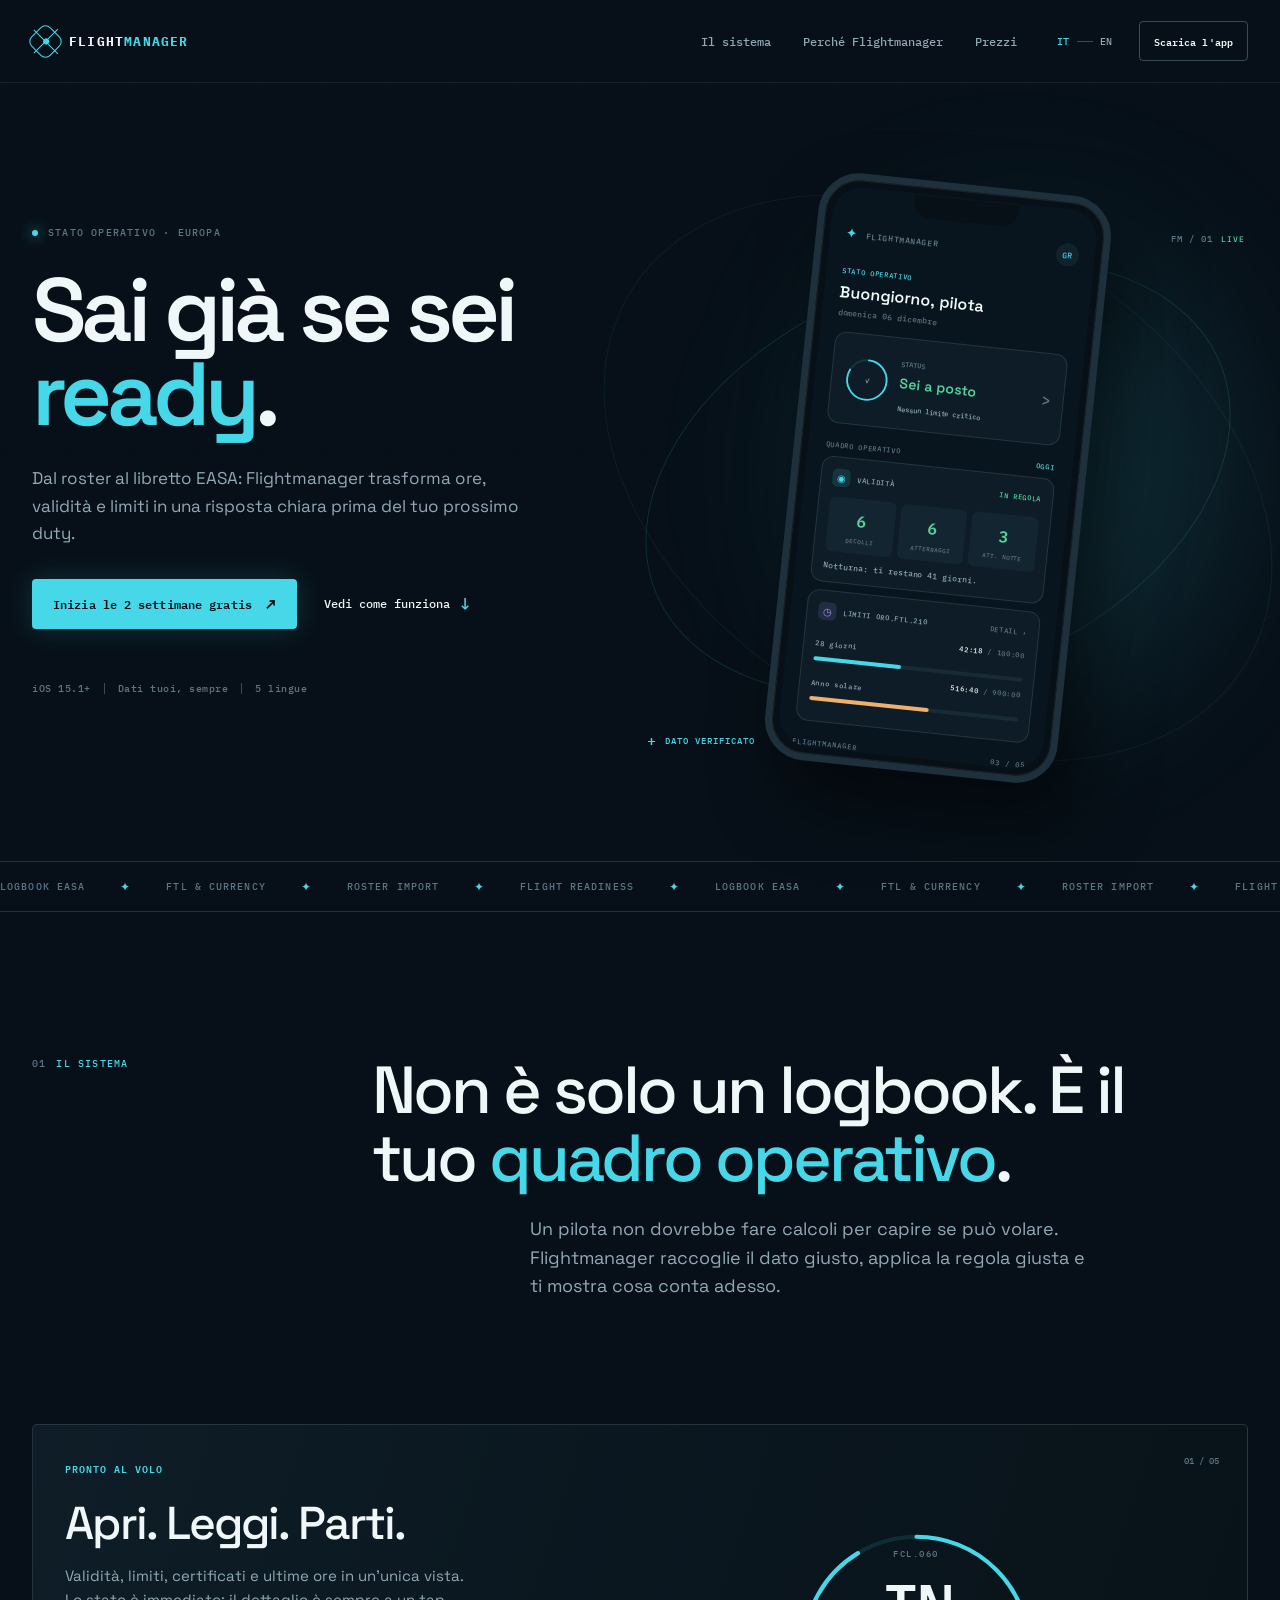
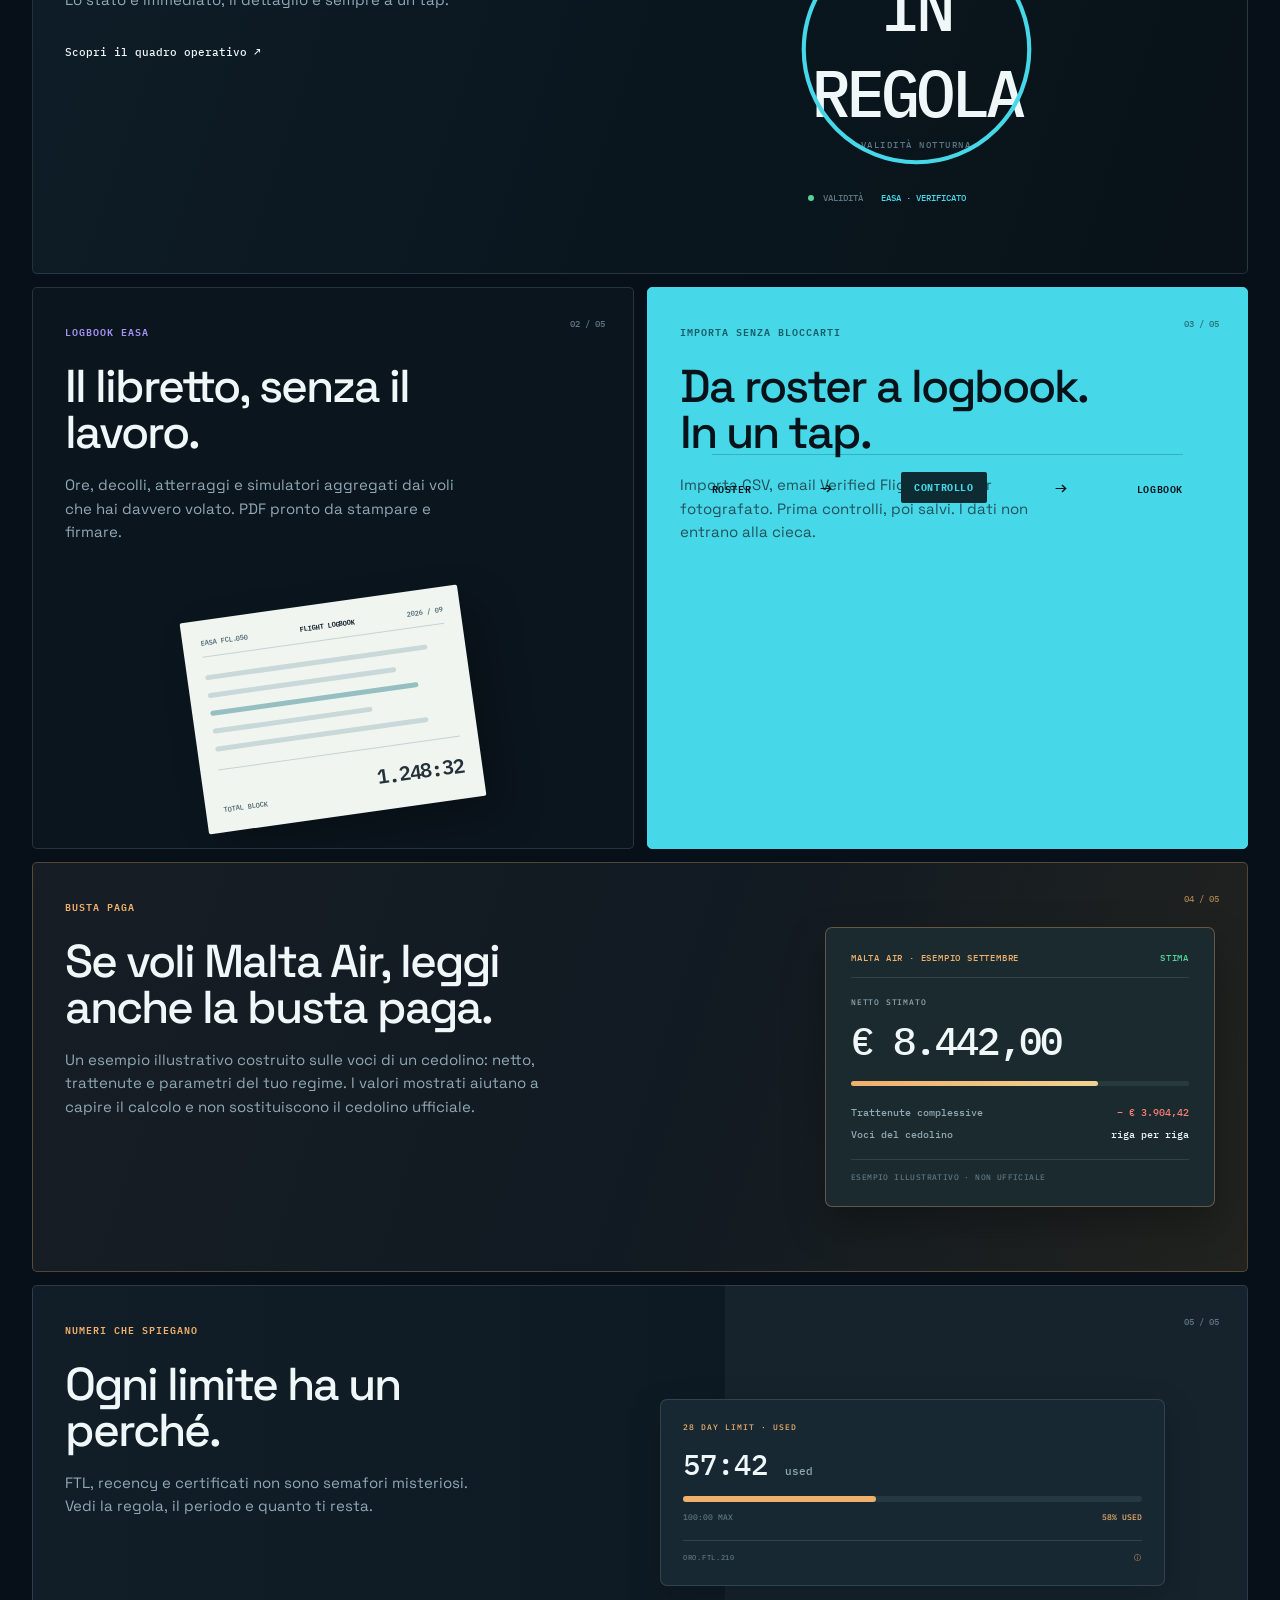
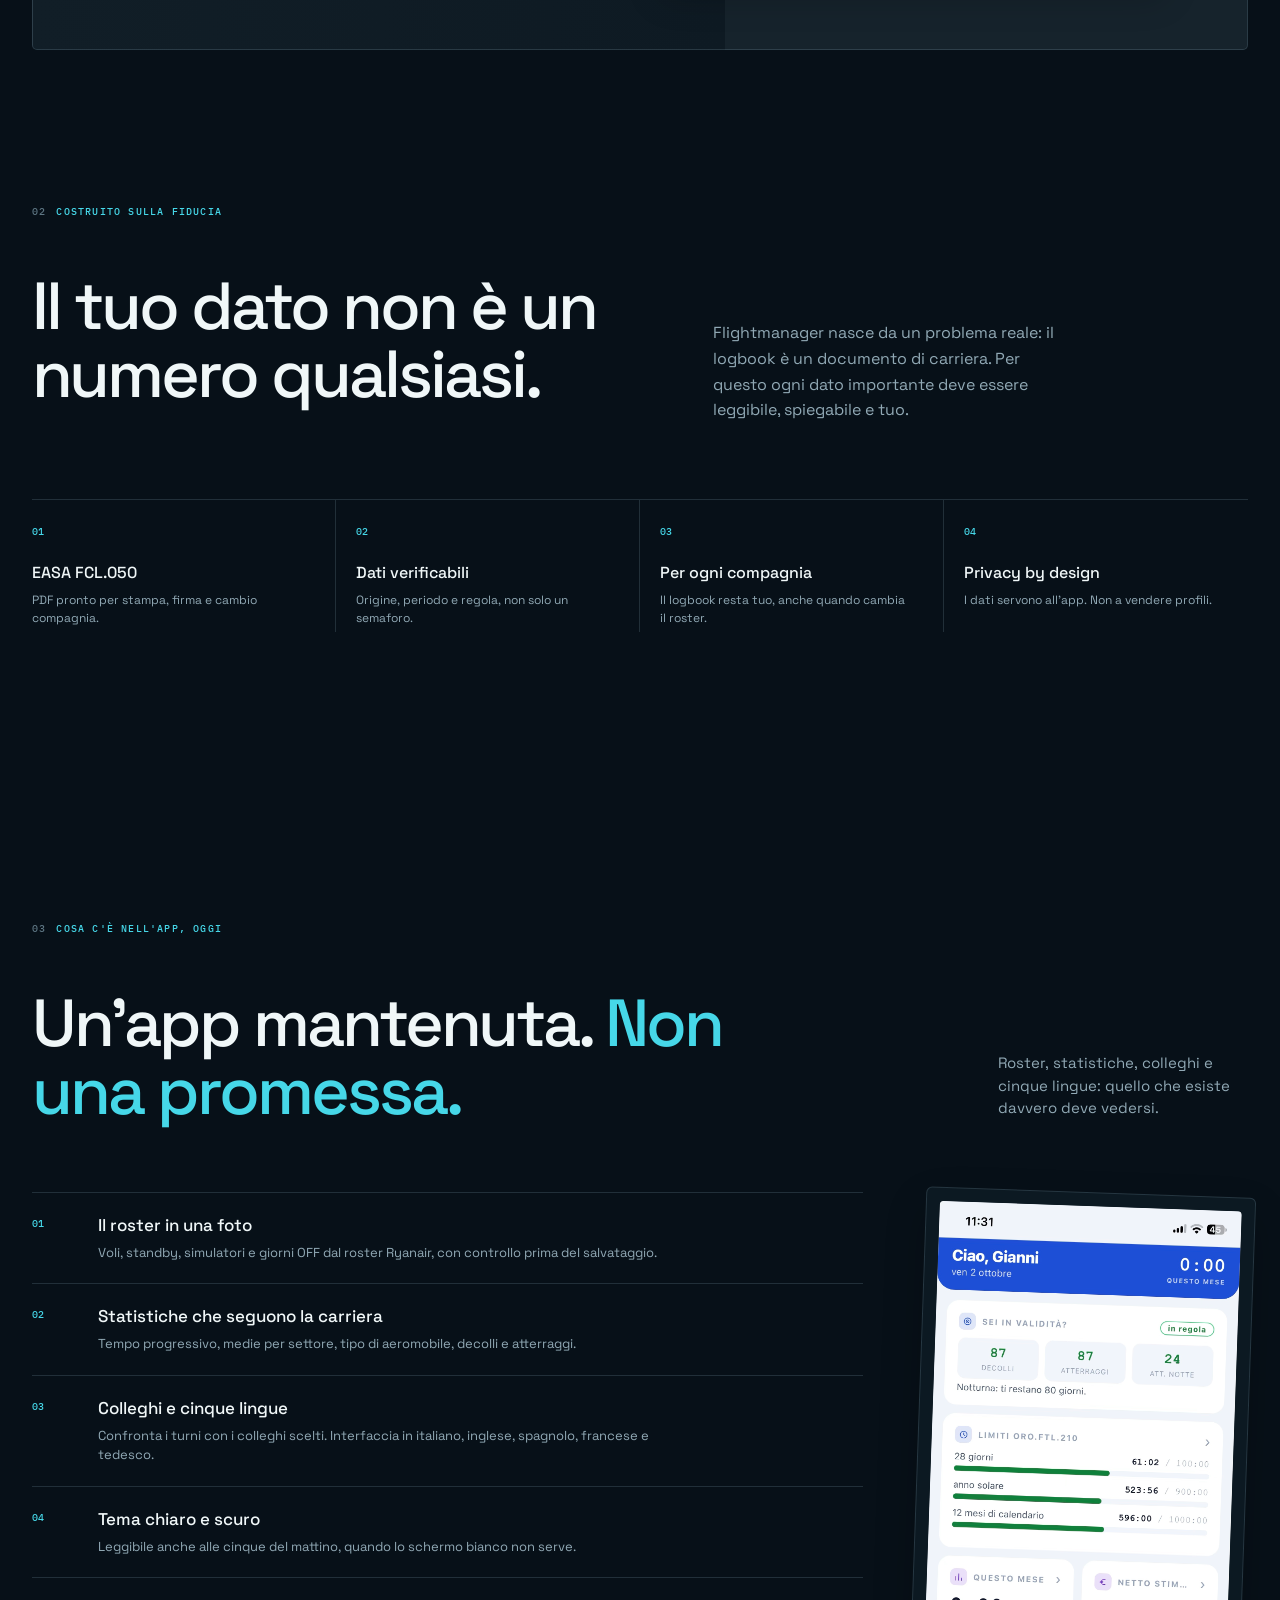
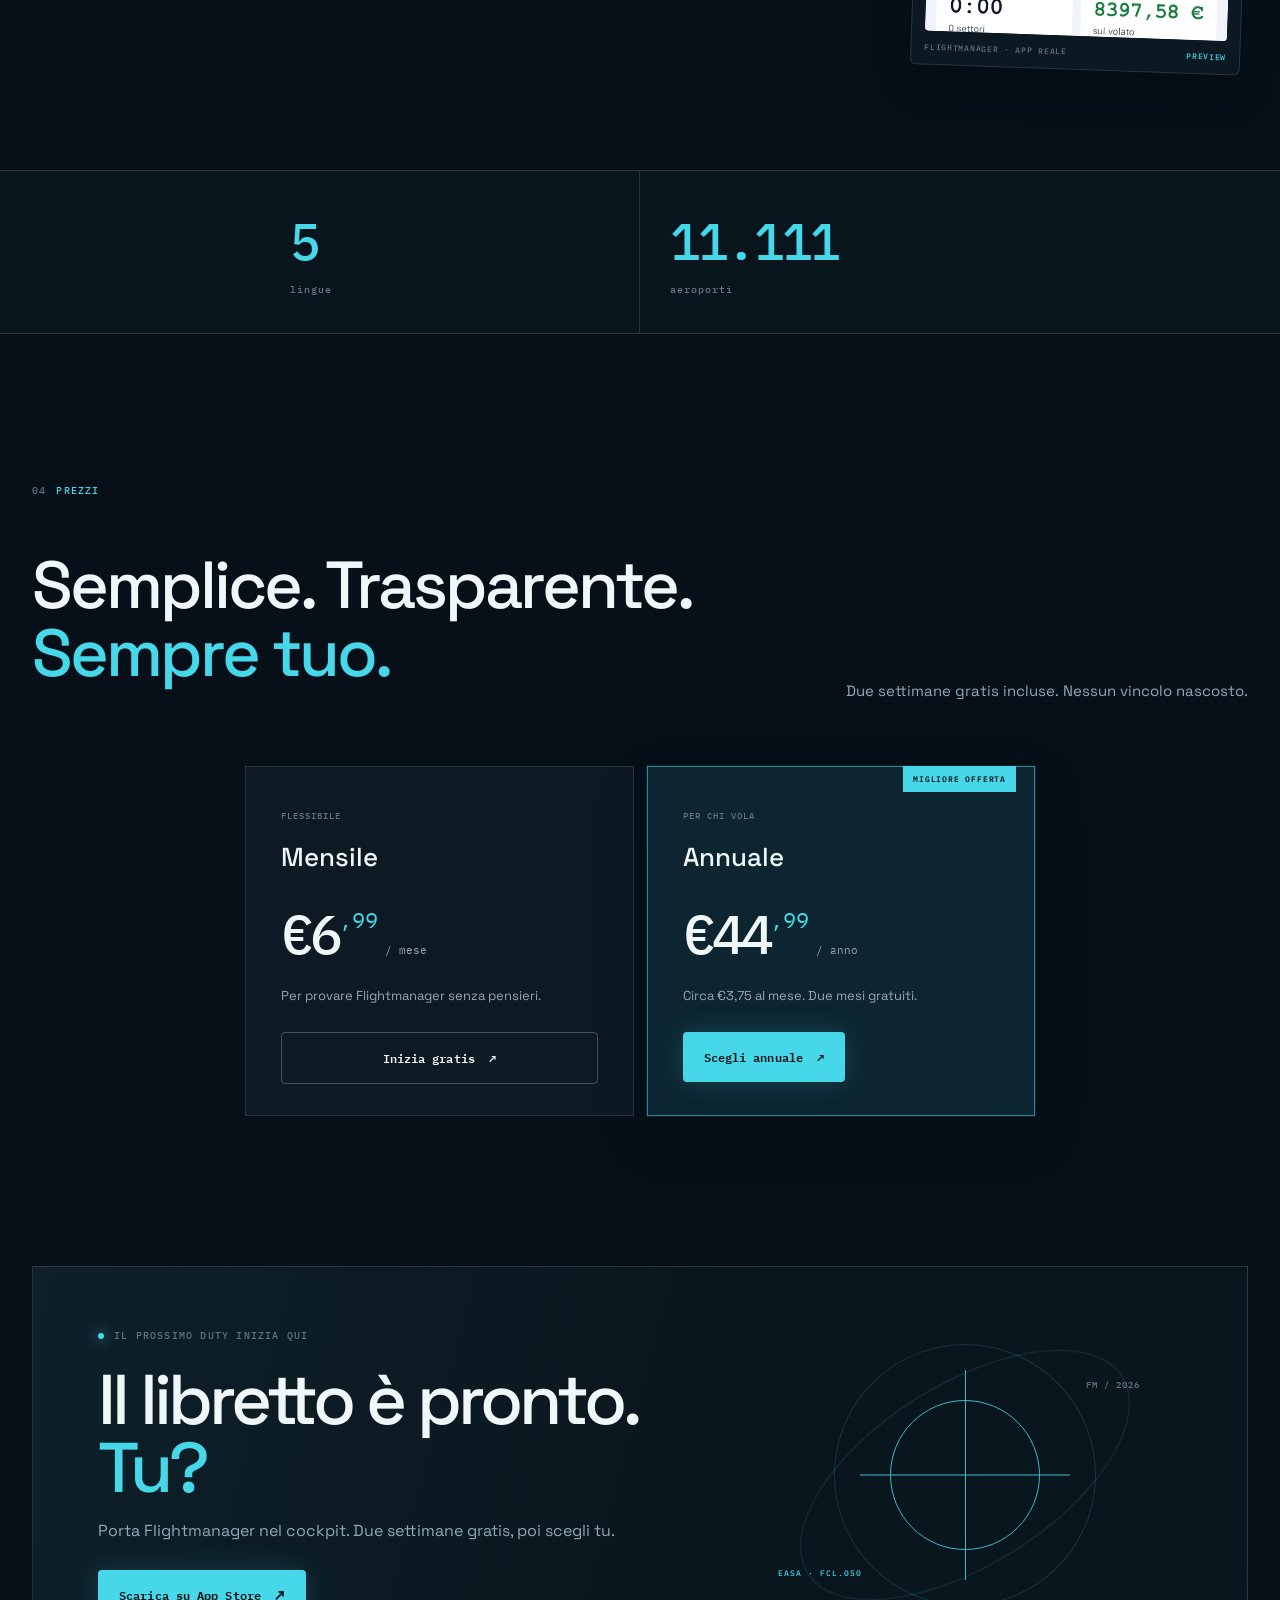
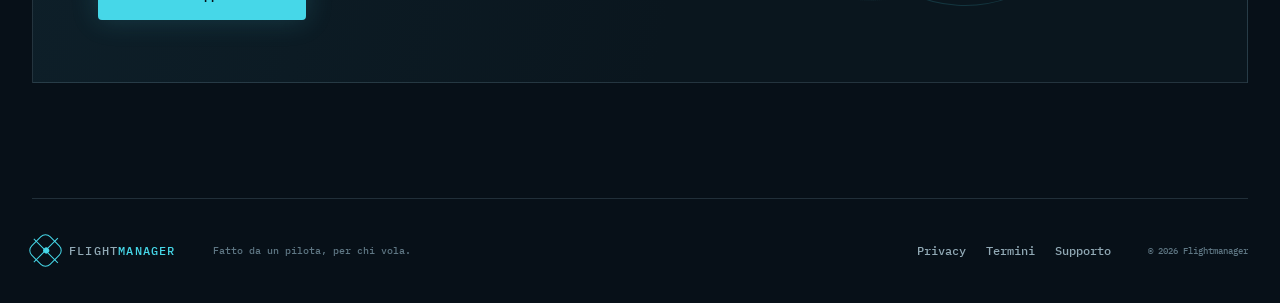
==== commit 60c992ac: "Nuova pagina: il quadro operativo prima del prossimo duty Rifatta partendo dalla versione disegnata " ====
--- a/index.html
+++ b/index.html
@@ -1,965 +1,122 @@
-<!DOCTYPE html>
+<!doctype html>
 <html lang="it">
-<head>
-  <meta charset="UTF-8" />
-  <meta name="viewport" content="width=device-width, initial-scale=1.0" />
-  <title>FlightManager — Il libretto di volo EASA FCL.050 su iPhone</title>
-  <meta name="description" content="Libretto di volo EASA FCL.050 su iPhone, per piloti di ogni compagnia: ore, decolli, limiti FTL e validità calcolati dai voli che hai volato davvero, con export PDF. Per Malta Air e Ryanair Spain anche la stima della busta paga." />
-  <link rel="preconnect" href="https://fonts.googleapis.com" />
-  <link href="https://fonts.googleapis.com/css2?family=Inter:wght@400;500;600;700;800;900&display=swap" rel="stylesheet" />
+  <head>
+    <meta charset="UTF-8" />
+    <meta name="viewport" content="width=device-width, initial-scale=1.0" />
+    <meta name="theme-color" content="#071018" />
+    <meta name="description" content="Flightmanager è il logbook EASA FCL.050 per piloti: importa i voli, calcola limiti FTL e validità, ed elabora la stima della busta paga Malta Air." />
+    <meta property="og:title" content="Flightmanager — Logbook EASA FCL.050 per piloti" />
+    <meta property="og:description" content="Sai già se sei pronto al volo: logbook EASA, limiti FTL, validità e stima busta paga in un'unica app." />
+    <meta property="og:type" content="website" />
+    <meta property="og:url" content="https://flight-manager.it/" />
+    <meta property="og:image" content="https://flight-manager.it/assets/og-cover.png" />
+    <meta name="twitter:card" content="summary_large_image" />
+    <title>Flightmanager — Logbook EASA FCL.050, limiti FTL e busta paga</title>
+    <link rel="preconnect" href="https://fonts.googleapis.com" />
+    <link rel="preconnect" href="https://fonts.gstatic.com" crossorigin />
+    <link href="https://fonts.googleapis.com/css2?family=IBM+Plex+Mono:wght@400;500;600&family=Space+Grotesk:wght@400;500;600;700&display=swap" rel="stylesheet" />
+    <link rel="icon" href="/favicon.ico" sizes="any" />
+    <link rel="apple-touch-icon" href="/apple-touch-icon.png" />
+    <link rel="stylesheet" href="/styles.css" />
+  </head>
+  <body>
+    <div class="page-shell">
+      <header class="nav-wrap" id="top">
+        <nav class="nav container" aria-label="Navigazione principale">
+          <a class="wordmark" href="#top" aria-label="Flightmanager home">
+            <span class="wordmark-mark"><span></span></span>
+            <span>FLIGHT<span>MANAGER</span></span>
+          </a>
+          <div class="nav-links">
+            <a href="#system" data-it="Il sistema" data-en="The system">Il sistema</a>
+            <a href="#trust" data-it="Perché Flightmanager" data-en="Why Flightmanager">Perché Flightmanager</a>
+            <a href="#pricing" data-it="Prezzi" data-en="Pricing">Prezzi</a>
+          </div>
+          <div class="nav-actions">
+            <button class="lang-toggle" type="button" aria-label="Cambia lingua"><span>IT</span><i></i><b>EN</b></button>
+            <a class="button button-small button-ghost" href="https://apps.apple.com/it/app/flightmanager/id6765693187" target="_blank" rel="noreferrer" data-it="Scarica l'app" data-en="Download the app">Scarica l'app</a>
+          </div>
+        </nav>
+      </header>
 
-  <style>
-    *, *::before, *::after { box-sizing: border-box; margin: 0; padding: 0; }
-
-    :root {
-      --blue:   #1D4ED8;
-      --blue2:  #1E40AF;
-      --sky:    #0EA5E9;
-      --indigo: #4F46E5;
-      --white:  #FFFFFF;
-      --bg:     #F8FAFF;
-      --card:   #FFFFFF;
-      --text:   #0F172A;
-      --sub:    #475569;
-      --muted:  #94A3B8;
-      --border: #E2E8F0;
-      --r:      14px;
-      --rl:     22px;
-    }
-
-    html { scroll-behavior: smooth; }
-
-    body {
-      font-family: 'Inter', -apple-system, BlinkMacSystemFont, sans-serif;
-      background: var(--white);
-      color: var(--text);
-      line-height: 1.6;
-      overflow-x: hidden;
-    }
-
-    h1, h2, h3 { font-weight: 800; line-height: 1.15; color: var(--text); }
-    h1 { font-size: clamp(2.4rem, 6vw, 4.4rem); }
-    h2 { font-size: clamp(1.8rem, 4vw, 2.8rem); }
-    h3 { font-size: 1.15rem; }
-
-    .wrap { max-width: 1100px; margin: 0 auto; padding: 0 24px; }
-
-    /* ── NAV ── */
-    nav {
-      position: fixed; top: 0; left: 0; right: 0; z-index: 100;
-      height: 64px;
-      background: rgba(255,255,255,.9);
-      backdrop-filter: blur(18px) saturate(180%);
-      border-bottom: 1px solid rgba(226,232,240,.8);
-      box-shadow: 0 1px 3px rgba(0,0,0,.06);
-    }
-    nav .inner {
-      max-width: 1100px; margin: 0 auto; padding: 0 24px;
-      height: 100%; display: flex; align-items: center; justify-content: space-between;
-    }
-    .logo {
-      display: flex; align-items: center; gap: 10px;
-      font-size: 1.05rem; font-weight: 800; color: var(--text);
-      text-decoration: none; letter-spacing: -.3px;
-    }
-    .logo-icon {
-      width: 34px; height: 34px; border-radius: 9px;
-      background: linear-gradient(135deg, var(--blue) 0%, var(--sky) 100%);
-      display: flex; align-items: center; justify-content: center; flex-shrink: 0;
-      box-shadow: 0 4px 12px rgba(29,78,216,.35);
-    }
-    .nav-r { display: flex; align-items: center; gap: 14px; }
-    .lang-toggle {
-      display: flex; align-items: center;
-      background: var(--bg); border-radius: 20px; padding: 3px;
-      border: 1px solid var(--border);
-    }
-    .lang-btn {
-      padding: 5px 12px; border-radius: 16px; border: none; cursor: pointer;
-      font-size: .78rem; font-weight: 700; letter-spacing: .02em;
-      transition: all .2s; background: transparent; color: var(--muted);
-    }
-    .lang-btn.active { background: var(--blue); color: #fff; box-shadow: 0 2px 8px rgba(29,78,216,.3); }
-    .btn-nav {
-      background: var(--blue); color: #fff; padding: 9px 20px;
-      border-radius: 10px; font-weight: 700; font-size: .88rem;
-      text-decoration: none; transition: all .2s;
-      box-shadow: 0 4px 12px rgba(29,78,216,.3);
-    }
-    .btn-nav:hover { background: var(--blue2); transform: translateY(-1px); box-shadow: 0 6px 16px rgba(29,78,216,.35); }
-
-    /* ── HERO ── */
-    .hero {
-      min-height: 100vh; display: flex; align-items: center;
-      padding: 80px 0 60px; position: relative; overflow: hidden;
-      background: linear-gradient(135deg, #0F2569 0%, #1D4ED8 40%, #0EA5E9 100%);
-    }
-
-    /* Animated mesh background */
-    .hero::before {
-      content: '';
-      position: absolute; inset: 0;
-      background:
-        radial-gradient(ellipse 80% 50% at 20% 30%, rgba(255,255,255,.08) 0%, transparent 60%),
-        radial-gradient(ellipse 60% 40% at 80% 70%, rgba(14,165,233,.2) 0%, transparent 60%);
-      pointer-events: none;
-    }
-
-    /* Grid lines decoration */
-    .hero::after {
-      content: '';
-      position: absolute; inset: 0;
-      background-image:
-        linear-gradient(rgba(255,255,255,.05) 1px, transparent 1px),
-        linear-gradient(90deg, rgba(255,255,255,.05) 1px, transparent 1px);
-      background-size: 60px 60px;
-      pointer-events: none;
-      mask-image: radial-gradient(ellipse 80% 80% at 50% 50%, black 30%, transparent 100%);
-    }
-
-    .hero-grid {
-      display: grid; grid-template-columns: 1fr 1fr;
-      gap: 60px; align-items: center; position: relative; z-index: 1;
-    }
-
-    .hero-badge {
-      display: inline-flex; align-items: center; gap: 8px;
-      background: rgba(255,255,255,.15);
-      border: 1px solid rgba(255,255,255,.25);
-      color: #fff; font-size: .8rem; font-weight: 600;
-      padding: 6px 14px; border-radius: 20px; margin-bottom: 22px;
-      backdrop-filter: blur(8px);
-    }
-    .badge-dot {
-      width: 6px; height: 6px; border-radius: 50%;
-      background: #7EF4A0; box-shadow: 0 0 6px #7EF4A0;
-      animation: blink 2s infinite;
-    }
-    @keyframes blink { 0%,100%{opacity:1} 50%{opacity:.4} }
-
-    .hero h1 { color: #fff; margin-bottom: 22px; }
-    .hero h1 .accent { color: #93C5FD; }
-
-    .hero-sub {
-      font-size: 1.1rem; color: rgba(255,255,255,.82);
-      margin-bottom: 38px; max-width: 460px; line-height: 1.75;
-    }
-    .hero-cta { display: flex; gap: 14px; flex-wrap: wrap; }
-
-    /* App Store button */
-    .asbtn {
-      display: inline-flex; align-items: center; gap: 10px;
-      background: #fff; color: #000; padding: 11px 22px;
-      border-radius: 12px; text-decoration: none;
-      transition: all .2s; flex-shrink: 0;
-      box-shadow: 0 4px 20px rgba(0,0,0,.2);
-    }
-    .asbtn:hover { transform: translateY(-2px); box-shadow: 0 8px 28px rgba(0,0,0,.25); }
-    .asbtn svg { width: 22px; height: 22px; flex-shrink: 0; }
-    .asbtn-txt { display: flex; flex-direction: column; line-height: 1.2; }
-    .asbtn-txt small { font-size: .65rem; color: #555; font-weight: 500; }
-    .asbtn-txt strong { font-size: .95rem; color: #000; font-weight: 800; }
-
-    /* Phone mockup */
-    .hero-visual { display: flex; justify-content: center; align-items: center; position: relative; z-index: 1; }
-    .phone-wrap { position: relative; }
-    .phone {
-      width: 250px; border-radius: 42px;
-      background: #fff;
-      border: 8px solid rgba(255,255,255,.9);
-      overflow: hidden;
-      box-shadow:
-        0 60px 120px rgba(0,0,0,.35),
-        0 0 0 1px rgba(255,255,255,.15),
-        inset 0 1px 0 rgba(255,255,255,.5);
-      animation: float 5s ease-in-out infinite;
-      position: relative;
-    }
-    .phone::before {
-      content: ''; position: absolute;
-      top: 10px; left: 50%; transform: translateX(-50%);
-      width: 90px; height: 24px;
-      background: #1a1a2e; border-radius: 13px; z-index: 2;
-    }
-    .phone img { width: 100%; display: block; }
-    .phone-ph {
-      width: 100%; aspect-ratio: 9/19.5;
-      background: linear-gradient(160deg, #EFF6FF 0%, #DBEAFE 100%);
-      display: flex; flex-direction: column;
-      align-items: center; justify-content: center; gap: 14px; padding: 50px 30px;
-    }
-    .phone-ph svg { opacity: .35; }
-    .phone-ph span { font-size: .72rem; color: #64748B; text-align: center; font-weight: 500; }
-    @keyframes float { 0%,100%{transform:translateY(0)} 50%{transform:translateY(-14px)} }
-
-    /* Glow under phone */
-    .phone-glow {
-      position: absolute; bottom: -60px; left: 50%; transform: translateX(-50%);
-      width: 200px; height: 80px;
-      background: radial-gradient(ellipse, rgba(14,165,233,.4) 0%, transparent 72%);
-      pointer-events: none;
-    }
-
-    /* Floating badge decorations */
-    .float-badge {
-      position: absolute; background: #fff; border-radius: 16px;
-      padding: 10px 16px; box-shadow: 0 8px 30px rgba(0,0,0,.15);
-      display: flex; align-items: center; gap: 8px;
-      font-size: .8rem; font-weight: 700; color: var(--text);
-      animation: float2 4s ease-in-out infinite;
-      white-space: nowrap;
-    }
-    .float-badge.left  { left: -20px; top: 25%; animation-delay: .5s; }
-    .float-badge.right { right: -30px; bottom: 28%; animation-delay: 1.2s; }
-    .float-badge .fb-icon { width: 32px; height: 32px; border-radius: 10px; display: flex; align-items: center; justify-content: center; }
-    .float-badge .fb-icon.blue { background: #DBEAFE; }
-    .float-badge .fb-icon.green { background: #DCFCE7; }
-    @keyframes float2 { 0%,100%{transform:translateY(0)} 50%{transform:translateY(-8px)} }
-
-    /* ── TRUST STRIP ── */
-    .trust {
-      background: var(--bg);
-      border-top: 1px solid var(--border);
-      border-bottom: 1px solid var(--border);
-      padding: 18px 0;
-    }
-    .trust-row {
-      display: flex; align-items: center; justify-content: center;
-      gap: 36px; flex-wrap: wrap;
-    }
-    .trust-item {
-      display: flex; align-items: center; gap: 8px;
-      font-size: .85rem; font-weight: 600; color: var(--sub);
-    }
-    .trust-item svg { width: 17px; height: 17px; color: var(--blue); flex-shrink: 0; }
-
-    /* ── SECTIONS ── */
-    .section { padding: 110px 0; }
-    .section.alt { background: var(--bg); }
-
-    .section-chip {
-      display: inline-block;
-      background: #EFF6FF; color: var(--blue);
-      font-size: .74rem; font-weight: 700; letter-spacing: .1em; text-transform: uppercase;
-      padding: 5px 12px; border-radius: 20px; margin-bottom: 14px;
-      border: 1px solid #BFDBFE;
-    }
-    .section-sub { font-size: 1.05rem; color: var(--sub); max-width: 520px; line-height: 1.75; margin-top: 14px; }
-
-    /* Feature rows */
-    .feat-row {
-      display: grid; grid-template-columns: 1fr 1fr;
-      gap: 64px; align-items: center; margin-bottom: 100px;
-    }
-    .feat-row:last-child { margin-bottom: 0; }
-
-    .feat-card {
-      background: var(--card);
-      border: 1px solid var(--border);
-      border-radius: var(--rl); overflow: hidden;
-      aspect-ratio: 9/18; max-width: 300px; width: 100%;
-      box-shadow: 0 20px 60px rgba(15,23,42,.1), 0 4px 16px rgba(15,23,42,.06);
-      transition: transform .3s, box-shadow .3s;
-    }
-    .feat-card:hover {
-      transform: translateY(-8px);
-      box-shadow: 0 32px 80px rgba(15,23,42,.15), 0 8px 24px rgba(15,23,42,.08);
-    }
-    .feat-card img { width: 100%; height: 100%; object-fit: cover; }
-    .feat-card .ph {
-      width: 100%; height: 100%;
-      background: linear-gradient(160deg, #EFF6FF 0%, #F0F9FF 100%);
-      display: flex; flex-direction: column;
-      align-items: center; justify-content: center; gap: 14px; padding: 30px;
-    }
-    .feat-card .ph svg { opacity: .35; }
-    .feat-card .ph span { font-size: .72rem; color: var(--muted); text-align: center; font-weight: 500; }
-
-    .feat-img { display: flex; justify-content: center; }
-    .more-grid {
-      display: grid; grid-template-columns: repeat(auto-fit, minmax(260px, 1fr));
-      gap: 18px; margin-top: 38px;
-    }
-    .more-card {
-      background: var(--card); border: 1px solid var(--border); border-radius: var(--r);
-      padding: 24px 22px; transition: transform .2s, box-shadow .2s, border-color .2s;
-    }
-    .more-card:hover {
-      transform: translateY(-3px); border-color: rgba(29,78,216,.35);
-      box-shadow: 0 10px 28px rgba(15,23,42,.08);
-    }
-    .more-card .mi {
-      width: 38px; height: 38px; border-radius: 10px; margin-bottom: 14px;
-      background: rgba(29,78,216,.09); display: flex; align-items: center; justify-content: center;
-    }
-    .more-card .mi svg { width: 19px; height: 19px; stroke: var(--blue); fill: none; stroke-width: 1.8; stroke-linecap: round; stroke-linejoin: round; }
-    .more-card h3 { font-size: 1.02rem; margin-bottom: 6px; }
-    .more-card p { font-size: .88rem; color: var(--sub); line-height: 1.55; }
-    .ig-link { display: inline-flex; align-items: center; gap: 7px; }
-    .ig-link svg {
-      width: 17px; height: 17px; fill: none; stroke: currentColor;
-      stroke-width: 1.7; stroke-linecap: round; stroke-linejoin: round;
-    }
-
-    .check-list { list-style: none; margin-top: 22px; display: flex; flex-direction: column; gap: 12px; }
-    .check-list li {
-      display: flex; align-items: flex-start; gap: 10px;
-      font-size: .95rem; color: var(--sub);
-    }
-    .check-icon {
-      width: 20px; height: 20px; border-radius: 6px;
-      background: #DBEAFE; display: flex; align-items: center; justify-content: center;
-      flex-shrink: 0; margin-top: 2px;
-    }
-    .check-icon svg { width: 12px; height: 12px; color: var(--blue); }
-
-    /* ── PRICING ── */
-    .pricing { padding: 110px 0; background: var(--bg); }
-    .pricing-head { text-align: center; margin-bottom: 52px; }
-    .pricing-head .section-sub { margin: 14px auto 0; }
-
-    .cards {
-      display: grid; grid-template-columns: repeat(auto-fit, minmax(270px, 1fr));
-      gap: 20px; max-width: 820px; margin: 0 auto;
-    }
-    .card {
-      background: var(--card); border: 1.5px solid var(--border);
-      border-radius: var(--rl); padding: 32px 28px;
-      display: flex; flex-direction: column;
-      transition: transform .25s, box-shadow .25s;
-      box-shadow: 0 2px 8px rgba(15,23,42,.05);
-    }
-    .card:hover {
-      transform: translateY(-6px);
-      box-shadow: 0 20px 50px rgba(15,23,42,.12);
-      border-color: #BFDBFE;
-    }
-    .card.best {
-      border-color: var(--blue);
-      background: linear-gradient(160deg, #EFF6FF 0%, #fff 60%);
-      box-shadow: 0 8px 30px rgba(29,78,216,.12);
-    }
-    .best-badge {
-      display: inline-block; background: var(--blue); color: #fff;
-      font-size: .7rem; font-weight: 700; letter-spacing: .06em; text-transform: uppercase;
-      padding: 4px 10px; border-radius: 20px; margin-bottom: 16px; width: fit-content;
-      box-shadow: 0 4px 10px rgba(29,78,216,.3);
-    }
-    .card-name { font-size: 1rem; font-weight: 700; color: var(--text); margin-bottom: 6px; }
-    .card-price {
-      font-size: 2.5rem; font-weight: 900; color: var(--text);
-      line-height: 1; margin-bottom: 4px; display: flex; align-items: baseline; gap: 2px;
-    }
-    .card-price sup { font-size: 1.1rem; font-weight: 700; }
-    .card-price .per { font-size: .9rem; font-weight: 500; color: var(--muted); }
-    .card-desc { font-size: .88rem; color: var(--muted); margin-bottom: 24px; }
-    .card-feats { list-style: none; flex: 1; margin-bottom: 28px; display: flex; flex-direction: column; gap: 10px; }
-    .card-feats li { display: flex; align-items: flex-start; gap: 10px; font-size: .88rem; color: var(--sub); }
-    .card-feats li .check-icon { width: 18px; height: 18px; border-radius: 5px; flex-shrink: 0; margin-top: 2px; background: #DBEAFE; }
-    .card-feats li .check-icon svg { width: 10px; height: 10px; color: var(--blue); }
-    .btn-card {
-      display: block; text-align: center; width: 100%;
-      padding: 13px 20px; border-radius: 10px;
-      font-weight: 700; font-size: .92rem; text-decoration: none; transition: all .2s;
-    }
-    .btn-card.solid {
-      background: var(--blue); color: #fff;
-      box-shadow: 0 4px 14px rgba(29,78,216,.3);
-    }
-    .btn-card.solid:hover { background: var(--blue2); transform: translateY(-1px); box-shadow: 0 6px 20px rgba(29,78,216,.35); }
-    .btn-card.ghost { background: #F1F5F9; color: var(--text); border: 1px solid var(--border); }
-    .btn-card.ghost:hover { background: #E2E8F0; }
-
-    /* ── CTA ── */
-    .cta-sec {
-      padding: 110px 0; text-align: center;
-      background: linear-gradient(135deg, #0F2569 0%, #1D4ED8 50%, #0EA5E9 100%);
-      position: relative; overflow: hidden;
-    }
-    .cta-sec::before {
-      content: '';
-      position: absolute; inset: 0;
-      background:
-        radial-gradient(ellipse 70% 60% at 20% 40%, rgba(255,255,255,.08) 0%, transparent 60%),
-        radial-gradient(ellipse 50% 40% at 80% 60%, rgba(14,165,233,.2) 0%, transparent 60%);
-      pointer-events: none;
-    }
-    .cta-sec .wrap { position: relative; z-index: 1; }
-    .cta-sec h2 { color: #fff; margin-bottom: 14px; }
-    .cta-sec p { font-size: 1.08rem; color: rgba(255,255,255,.75); margin-bottom: 38px; }
-    .cta-btns { display: flex; gap: 14px; justify-content: center; flex-wrap: wrap; }
-
-    /* ── FOOTER ── */
-    footer { padding: 40px 0; border-top: 1px solid var(--border); text-align: center; background: var(--bg); }
-    .footer-links { display: flex; gap: 24px; justify-content: center; flex-wrap: wrap; margin-bottom: 16px; }
-    .footer-links a { color: var(--muted); font-size: .85rem; text-decoration: none; font-weight: 500; }
-    .footer-links a:hover { color: var(--blue); }
-    footer small { font-size: .78rem; color: var(--muted); }
-
-    /* ── PHONE CAROUSEL ── */
-    .phone { position: relative; aspect-ratio: 9/19.5; }
-    .phone-slide {
-      position: absolute; top: 0; left: 0;
-      width: 100%; height: 100%;
-      object-fit: cover; display: block;
-      opacity: 0; transition: opacity .9s ease; z-index: 1;
-    }
-    .phone-slide.active { opacity: 1; }
-
-    /* ── HERO SVG ROUTE ── */
-    .hero-route {
-      position: absolute; inset: 0;
-      width: 100%; height: 100%;
-      pointer-events: none; z-index: 0;
-    }
-    .route-path {
-      opacity: 0;
-      animation: routeFadeIn 2s ease forwards .6s, routeFlow 12s linear 2.6s infinite;
-    }
-    .route-dot { opacity: 0; animation: routeFadeIn 2s ease forwards 1.2s; }
-    @keyframes routeFadeIn { to { opacity: 1; } }
-    @keyframes routeFlow { to { stroke-dashoffset: -104; } }
-
-    /* ── MADE BY ── */
-    .madeby { padding: 64px 0; border-top: 1px solid var(--border); }
-    .madeby-inner {
-      display: flex; align-items: center; gap: 24px;
-      max-width: 700px; margin: 0 auto;
-      background: var(--bg); border: 1px solid var(--border);
-      border-radius: var(--rl); padding: 32px 36px;
-    }
-    .madeby-icon {
-      width: 54px; height: 54px; flex-shrink: 0;
-      background: linear-gradient(135deg, var(--blue), var(--sky));
-      border-radius: 14px; display: flex; align-items: center;
-      justify-content: center; font-size: 1.5rem;
-      box-shadow: 0 8px 20px rgba(29,78,216,.25);
-    }
-    .madeby-title { font-size: 1rem; font-weight: 700; margin-bottom: 5px; color: var(--text); }
-    .madeby-sub { font-size: .9rem; color: var(--sub); line-height: 1.65; }
-    @media (max-width: 480px) {
-      .madeby-inner { flex-direction: column; text-align: center; }
-    }
-
-    /* ── UPDATE STRIP ── */
-    .update-strip {
-      display: flex; align-items: center; justify-content: center; gap: 8px;
-      padding: 9px 0; font-size: .78rem; color: var(--muted); font-weight: 500;
-      border-top: 1px solid var(--border); background: var(--bg);
-    }
-    .upd-dot {
-      width: 6px; height: 6px; border-radius: 50%;
-      background: #22C55E; box-shadow: 0 0 5px #22C55E; flex-shrink: 0;
-    }
-
-    /* ── ANIMATIONS ── */
-    .fu { opacity: 0; transform: translateY(24px); transition: opacity .6s ease, transform .6s ease; }
-    .fu.vis { opacity: 1; transform: translateY(0); }
-    .d1 { transition-delay: .1s; }
-    .d2 { transition-delay: .2s; }
-    .d3 { transition-delay: .3s; }
-
-    /* ── RESPONSIVE ── */
-    @media (max-width: 768px) {
-      .hero-grid { grid-template-columns: 1fr; text-align: center; gap: 48px; }
-      .hero-visual { order: -1; }
-      .hero-sub { margin-left: auto; margin-right: auto; }
-      .hero-cta { justify-content: center; }
-      .feat-row { grid-template-columns: 1fr; gap: 40px; }
-      .feat-row .feat-img { order: -1; }
-      .section-sub { max-width: 100%; }
-      .float-badge { display: none; }
-    }
-    @media (max-width: 480px) {
-      .trust-row { gap: 16px; }
-      nav .btn-nav { display: none; }
-    }
-  </style>
-</head>
-
-<body>
-
-<!-- ── NAV ── -->
-<nav>
-  <div class="inner">
-    <a href="#" class="logo">
-      <div class="logo-icon">
-        <svg width="18" height="18" viewBox="0 0 20 20" fill="none">
-          <path d="M17 7.5L10 4L3 7.5L5 11.5L10 9.5L15 11.5L17 7.5Z" fill="white" opacity=".95"/>
-          <path d="M10 9.5V18L7.5 15.5M10 18L12.5 15.5" stroke="white" stroke-width="1.5" stroke-linecap="round" opacity=".8"/>
-        </svg>
-      </div>
-      FlightManager
-    </a>
-    <div class="nav-r">
-      <div class="lang-toggle">
-        <button class="lang-btn active" data-lang="it">IT</button>
-        <button class="lang-btn" data-lang="en">EN</button>
-      </div>
-      <a href="https://apps.apple.com/it/app/flightmanager/id6765693187" class="btn-nav" data-t="nav.cta">Scarica</a>
-    </div>
-  </div>
-</nav>
-
-<!-- ── HERO ── -->
-<section class="hero">
-  <svg class="hero-route" viewBox="0 0 1200 500" preserveAspectRatio="xMidYMid slice" aria-hidden="true">
-    <path class="route-path"
-      d="M -30 430 C 120 370, 250 110, 440 195 S 780 400, 970 170 Q 1110 70, 1290 130"
-      stroke="rgba(255,255,255,0.16)" stroke-width="1.5" stroke-dasharray="10 6" fill="none"/>
-    <circle class="route-dot" cx="440" cy="195" r="3" fill="rgba(255,255,255,0.45)"/>
-    <circle class="route-dot" cx="970" cy="170" r="3" fill="rgba(255,255,255,0.45)" style="animation-delay:1.6s"/>
-  </svg>
-  <div class="wrap">
-    <div class="hero-grid">
-      <div>
-        <div class="hero-badge fu">
-          <span class="badge-dot"></span>
-          <span data-t="hero.badge">EASA FCL.050 · per piloti di ogni compagnia</span>
-        </div>
-        <h1 class="fu d1">
-          <span data-t="hero.t1">Il tuo libretto</span><br>
-          <span class="accent" data-t="hero.t2">di volo EASA.</span><br>
-          <span data-t="hero.t3">Ovunque voli.</span>
-        </h1>
-        <p class="hero-sub fu d2" data-t="hero.sub">
-          Ore, decolli, atterraggi, validità e limiti di volo: calcolati da soli, dai voli che hai volato davvero. E se voli per Malta Air o Ryanair Spain, anche la stima della busta paga.
-        </p>
-        <div class="hero-cta fu d3">
-          <a href="https://apps.apple.com/it/app/flightmanager/id6765693187" class="asbtn">
-            <svg viewBox="0 0 24 24" fill="currentColor"><path d="M18.71 19.5c-.83 1.24-1.71 2.45-3.05 2.47-1.34.03-1.77-.79-3.29-.79-1.53 0-2 .77-3.27.82-1.31.05-2.3-1.32-3.14-2.53C4.25 17 2.94 12.45 4.7 9.39c.87-1.52 2.43-2.48 4.12-2.51 1.28-.02 2.5.87 3.29.87.78 0 2.26-1.07 3.8-.91.65.03 2.47.26 3.64 1.98-.09.06-2.17 1.28-2.15 3.81.03 3.02 2.65 4.03 2.68 4.04-.03.07-.42 1.44-1.38 2.83M13 3.5c.73-.83 1.94-1.46 2.94-1.5.13 1.17-.34 2.35-1.04 3.19-.69.85-1.83 1.51-2.95 1.42-.15-1.15.41-2.35 1.05-3.11z"/></svg>
-            <div class="asbtn-txt">
-              <small data-t="as.dl">Scarica su</small>
-              <strong>App Store</strong>
+      <main>
+        <section class="hero container section-grid">
+          <div class="hero-copy reveal">
+            <div class="eyebrow"><span class="status-dot"></span><span data-it="STATO OPERATIVO · EUROPA" data-en="FLIGHT READINESS · EUROPE">STATO OPERATIVO · EUROPA</span></div>
+            <h1 data-it="Sai già se sei <em>ready</em>." data-en="Know if you're <em>ready</em>.">Sai già se sei <em>ready</em>.</h1>
+            <p class="hero-lede" data-it="Dal roster al libretto EASA: Flightmanager trasforma ore, validità e limiti in una risposta chiara prima del tuo prossimo duty." data-en="From roster to EASA logbook: Flightmanager turns hours, currency and limits into a clear answer before your next duty.">Dal roster al libretto EASA: Flightmanager trasforma ore, validità e limiti in una risposta chiara prima del tuo prossimo duty.</p>
+            <div class="hero-actions">
+              <a class="button button-primary" href="https://apps.apple.com/it/app/flightmanager/id6765693187" target="_blank" rel="noreferrer"><span data-it="Inizia le 2 settimane gratis" data-en="Start your 2-week free trial">Inizia le 2 settimane gratis</span><span class="arrow">↗</span></a>
+              <a class="text-link" href="#system"><span data-it="Vedi come funziona" data-en="See how it works">Vedi come funziona</span><span>↓</span></a>
             </div>
-          </a>
-        </div>
-      </div>
-
-      <div class="hero-visual fu d2">
-        <div class="phone-wrap">
-          <div class="phone" id="hero-phone">
-            <img class="phone-slide active" src="screens/logbook.png" alt="Logbook EASA FCL.050">
-            <img class="phone-slide" src="screens/voli.png" alt="Voli del mese">
-            <img class="phone-slide" src="screens/ftl.png" alt="Limiti di volo e validità">
-          </div>
-          <div class="phone-glow"></div>
-
-          <!-- Floating badges -->
-          <div class="float-badge left">
-            <div class="fb-icon blue">
-              <svg width="16" height="16" viewBox="0 0 24 24" fill="none" stroke="#2563EB" stroke-width="2.2"><path d="M9 12l2 2 4-4"/><circle cx="12" cy="12" r="10"/></svg>
-            </div>
-            <div>
-              <div style="font-size:.7rem;color:#64748B;font-weight:500" data-t="fb.easa">FCL.050</div>
-              <div style="font-size:.82rem" data-t="fb.compliant">Compliant</div>
-            </div>
+            <div class="hero-meta"><span>iOS 15.1+</span><span class="meta-sep"></span><span data-it="Dati tuoi, sempre" data-en="Your data, always">Dati tuoi, sempre</span><span class="meta-sep"></span><span data-it="5 lingue" data-en="5 languages">5 lingue</span></div>
           </div>
 
-          <div class="float-badge right">
-            <div class="fb-icon green">
-              <svg width="16" height="16" viewBox="0 0 24 24" fill="none" stroke="#16A34A" stroke-width="2.2"><path d="M12 8c-1.657 0-3 .895-3 2s1.343 2 3 2 3 .895 3 2-1.343 2-3 2m0-8V6m0 12v-2"/></svg>
+          <div class="hero-visual reveal reveal-delay">
+            <div class="orbit orbit-one"></div><div class="orbit orbit-two"></div>
+            <div class="visual-tag tag-top">FM / 01 <span>LIVE</span></div>
+            <div class="phone-wrap">
+              <div class="phone-glow"></div>
+              <div class="phone">
+                <div class="phone-notch"></div>
+                <div class="phone-screen">
+                  <div class="app-bar"><div class="mini-brand"><span class="mini-plane">✦</span> FLIGHTMANAGER</div><span class="avatar">GR</span></div>
+                  <div class="screen-greeting"><small>STATO OPERATIVO</small><strong>Buongiorno, pilota</strong><span data-today>oggi</span></div>
+                  <div class="readiness-card">
+                    <div class="readiness-ring"><span>✓</span><svg viewBox="0 0 100 100" aria-hidden="true"><circle cx="50" cy="50" r="43" /><circle class="ring-progress" cx="50" cy="50" r="43" /></svg></div>
+                    <div><small>STATUS</small><strong>Sei a posto</strong><span>Nessun limite critico</span></div><b class="card-chevron">›</b>
+                  </div>
+                  <div class="screen-label">QUADRO OPERATIVO <span>OGGI</span></div>
+                  <div class="screen-card"><div class="screen-card-head"><span class="icon-box cyan">◉</span><b>VALIDITÀ</b><em>IN REGOLA</em></div><div class="mini-stats"><div><strong>6</strong><span>DECOLLI</span></div><div><strong>6</strong><span>ATTERRAGGI</span></div><div><strong>3</strong><span>ATT. NOTTE</span></div></div><p>Notturna: ti restano 41 giorni.</p></div>
+                  <div class="screen-card limits"><div class="screen-card-head"><span class="icon-box violet">◷</span><b>LIMITI ORO.FTL.210</b><em class="quiet">DETAIL ›</em></div><div class="limit"><span>28 giorni</span><b>42:18 <i>/ 100:00</i></b><div><u style="width:42%"></u></div></div><div class="limit"><span>Anno solare</span><b>516:40 <i>/ 900:00</i></b><div><u class="amber" style="width:57%"></u></div></div></div>
+                  <div class="screen-footer"><span>FLIGHTMANAGER</span><span>03 / 05</span></div>
+                </div>
+              </div>
             </div>
-            <div>
-              <div style="font-size:.7rem;color:#64748B;font-weight:500" data-t="fb.netto">Netto stimato</div>
-              <div style="font-size:.82rem;color:#16A34A">€ 9.421</div>
-            </div>
+            <div class="visual-tag tag-bottom"><span class="tag-cross">+</span><span data-it="DATO VERIFICATO" data-en="VERIFIED DATA">DATO VERIFICATO</span></div>
           </div>
-        </div>
-      </div>
+        </section>
+
+        <div class="ticker" aria-label="Flightmanager capabilities"><div class="ticker-track"><span>LOGBOOK EASA</span><i>✦</i><span>FTL & CURRENCY</span><i>✦</i><span>ROSTER IMPORT</span><i>✦</i><span>FLIGHT READINESS</span><i>✦</i><span>LOGBOOK EASA</span><i>✦</i><span>FTL & CURRENCY</span><i>✦</i><span>ROSTER IMPORT</span><i>✦</i><span>FLIGHT READINESS</span><i>✦</i></div></div>
+
+        <section class="intro container reveal" id="system">
+          <div class="section-kicker"><span>01</span><span data-it="IL SISTEMA" data-en="THE SYSTEM">IL SISTEMA</span></div>
+          <div class="intro-content"><h2 data-it="Non è solo un logbook. È il tuo <em>quadro operativo</em>." data-en="It's not just a logbook. It's your <em>flight picture</em>.">Non è solo un logbook. È il tuo <em>quadro operativo</em>.</h2><p data-it="Un pilota non dovrebbe fare calcoli per capire se può volare. Flightmanager raccoglie il dato giusto, applica la regola giusta e ti mostra cosa conta adesso." data-en="A pilot should not have to calculate to know if they can fly. Flightmanager brings together the right data, applies the right rule and shows what matters now.">Un pilota non dovrebbe fare calcoli per capire se può volare. Flightmanager raccoglie il dato giusto, applica la regola giusta e ti mostra cosa conta adesso.</p></div>
+        </section>
+
+        <section class="system-panels container">
+          <article class="feature-panel panel-large reveal"><div class="panel-index">01 / 05</div><div class="panel-copy"><span class="feature-label cyan-text">PRONTO AL VOLO</span><h3 data-it="Apri. Leggi. Parti." data-en="Open. Read. Go.">Apri. Leggi. Parti.</h3><p data-it="Validità, limiti, certificati e ultime ore in un'unica vista. Lo stato è immediato; il dettaglio è sempre a un tap." data-en="Currency, limits, certificates and recent hours in one view. The status is immediate; the detail is always one tap away.">Validità, limiti, certificati e ultime ore in un'unica vista. Lo stato è immediato; il dettaglio è sempre a un tap.</p><a href="https://apps.apple.com/it/app/flightmanager/id6765693187" class="panel-link" target="_blank" rel="noreferrer"><span data-it="Scopri il quadro operativo" data-en="Explore the flight picture">Scopri il quadro operativo</span> ↗</a></div><div class="panel-visual panel-readiness"><div class="large-dial"><svg viewBox="0 0 200 200"><circle cx="100" cy="100" r="82"></circle><circle class="large-progress" cx="100" cy="100" r="82"></circle></svg><div><small>FCL.060</small><strong>IN REGOLA</strong><em>VALIDITÀ NOTTURNA</em></div></div><div class="dial-foot"><span><i class="green-dot"></i> VALIDITÀ</span><b>EASA · VERIFICATO</b></div></div></article>
+
+          <article class="feature-panel panel-dark reveal"><div class="panel-index">02 / 05</div><div class="panel-copy"><span class="feature-label violet-text">LOGBOOK EASA</span><h3 data-it="Il libretto, senza il lavoro." data-en="The logbook, without the work.">Il libretto, senza il lavoro.</h3><p data-it="Ore, decolli, atterraggi e simulatori aggregati dai voli che hai davvero volato. PDF pronto da stampare e firmare." data-en="Hours, take-offs, landings and simulators aggregated from the flights you actually flew. PDF ready to print and sign.">Ore, decolli, atterraggi e simulatori aggregati dai voli che hai davvero volato. PDF pronto da stampare e firmare.</p><div class="logbook-sheet"><div class="sheet-top"><span>EASA FCL.050</span><b>FLIGHT LOGBOOK</b><span>2026 / 09</span></div><div class="sheet-lines"><i style="width:92%"></i><i style="width:78%"></i><i style="width:86%"></i><i style="width:66%"></i><i style="width:88%"></i></div><div class="sheet-total"><span>TOTAL BLOCK</span><strong>1.248:32</strong></div></div></article>
+
+          <article class="feature-panel panel-cyan reveal"><div class="panel-index">03 / 05</div><div class="panel-copy"><span class="feature-label dark-text">IMPORTA SENZA BLOCCARTI</span><h3 data-it="Da roster a logbook. In un tap." data-en="From roster to logbook. One tap.">Da roster a logbook. In un tap.</h3><p data-it="Importa CSV, email Verified Flights o roster fotografato. Prima controlli, poi salvi. I dati non entrano alla cieca." data-en="Import CSV, Verified Flights emails or a photographed roster. Review first, then save. Data never goes in blindly.">Importa CSV, email Verified Flights o roster fotografato. Prima controlli, poi salvi. I dati non entrano alla cieca.</p><div class="import-flow"><span>ROSTER</span><b>→</b><strong>CONTROLLO</strong><b>→</b><span>LOGBOOK</span></div></article>
+
+          <article class="feature-panel panel-pay reveal"><div class="panel-index">04 / 05</div><div class="panel-copy"><span class="feature-label amber-text">BUSTA PAGA</span><h3 data-it="Se voli Malta Air, leggi anche la busta paga." data-en="If you fly Malta Air, read your payslip too.">Se voli Malta Air, leggi anche la busta paga.</h3><p data-it="Un esempio illustrativo costruito sulle voci di un cedolino: netto, trattenute e parametri del tuo regime. I valori mostrati aiutano a capire il calcolo e non sostituiscono il cedolino ufficiale." data-en="An illustrative example built from payslip lines: take-home pay, deductions and your regime parameters. The figures explain the calculation and do not replace the official payslip.">Un esempio illustrativo costruito sulle voci di un cedolino: netto, trattenute e parametri del tuo regime. I valori mostrati aiutano a capire il calcolo e non sostituiscono il cedolino ufficiale.</p></div><div class="payroll-card"><div class="payroll-head"><span>MALTA AIR · ESEMPIO SETTEMBRE</span><b>STIMA</b></div><small>NETTO STIMATO</small><strong>€ 8.442,00</strong><div class="payroll-bar"><i></i></div><div class="payroll-lines"><span>Trattenute complessive <b class="negative">− € 3.904,42</b></span><span>Voci del cedolino <b>riga per riga</b></span></div><div class="payroll-note">ESEMPIO ILLUSTRATIVO · NON UFFICIALE</div></div></article>
+
+          <article class="feature-panel panel-split reveal"><div class="panel-index">05 / 05</div><div class="panel-copy"><span class="feature-label amber-text">NUMERI CHE SPIEGANO</span><h3 data-it="Ogni limite ha un perché." data-en="Every limit has a why.">Ogni limite ha un perché.</h3><p data-it="FTL, recency e certificati non sono semafori misteriosi. Vedi la regola, il periodo e quanto ti resta." data-en="FTL, currency and certificates are not mysterious traffic lights. See the rule, the period and what remains.">FTL, recency e certificati non sono semafori misteriosi. Vedi la regola, il periodo e quanto ti resta.</p></div><div class="limit-card"><div><small>28 DAY LIMIT · USED</small><strong>57:42 <em>used</em></strong></div><div class="limit-bar"><span></span></div><footer><span>100:00 MAX</span><b>58% USED</b></footer><div class="source-label">ORO.FTL.210 <span>ⓘ</span></div></div></article>
+        </section>
+
+        <section class="trust-section container reveal" id="trust">
+          <div class="section-kicker"><span>02</span><span data-it="COSTRUITO SULLA FIDUCIA" data-en="BUILT ON TRUST">COSTRUITO SULLA FIDUCIA</span></div>
+          <div class="trust-head"><h2 data-it="Il tuo dato non è un numero qualsiasi." data-en="Your data is not just another number.">Il tuo dato non è un numero qualsiasi.</h2><p data-it="Flightmanager nasce da un problema reale: il logbook è un documento di carriera. Per questo ogni dato importante deve essere leggibile, spiegabile e tuo." data-en="Flightmanager was born from a real problem: a logbook is a career document. That's why every important data point must be readable, explainable and yours.">Flightmanager nasce da un problema reale: il logbook è un documento di carriera. Per questo ogni dato importante deve essere leggibile, spiegabile e tuo.</p></div>
+          <div class="trust-grid"><div class="trust-item"><span class="trust-number">01</span><strong data-it="EASA FCL.050" data-en="EASA FCL.050">EASA FCL.050</strong><p data-it="PDF pronto per stampa, firma e cambio compagnia." data-en="PDF ready to print, sign and take to your next airline.">PDF pronto per stampa, firma e cambio compagnia.</p></div><div class="trust-item"><span class="trust-number">02</span><strong data-it="Dati verificabili" data-en="Verifiable data">Dati verificabili</strong><p data-it="Origine, periodo e regola, non solo un semaforo." data-en="Source, period and rule — not just a traffic light.">Origine, periodo e regola, non solo un semaforo.</p></div><div class="trust-item"><span class="trust-number">03</span><strong data-it="Per ogni compagnia" data-en="For every airline">Per ogni compagnia</strong><p data-it="Il logbook resta tuo, anche quando cambia il roster." data-en="Your logbook stays yours, even when your roster changes.">Il logbook resta tuo, anche quando cambia il roster.</p></div><div class="trust-item"><span class="trust-number">04</span><strong data-it="Privacy by design" data-en="Privacy by design">Privacy by design</strong><p data-it="I dati servono all'app. Non a vendere profili." data-en="Your data powers the app. It does not sell profiles.">I dati servono all'app. Non a vendere profili.</p></div></div>
+        </section>
+
+        <section class="updates-section container reveal"><div class="section-kicker"><span>03</span><span data-it="COSA C'È NELL'APP, OGGI" data-en="WHAT'S IN THE APP TODAY">COSA C'È NELL'APP, OGGI</span></div><div class="updates-head"><h2 data-it="Un'app mantenuta. Non una promessa." data-en="An app that's maintained. Not a promise.">Un'app mantenuta. <em>Non una promessa.</em></h2><p data-it="Roster, statistiche, colleghi e cinque lingue: quello che esiste davvero deve vedersi." data-en="Roster, stats, colleagues and five languages: what really exists should be visible.">Roster, statistiche, colleghi e cinque lingue: quello che esiste davvero deve vedersi.</p></div><div class="updates-layout"><div class="updates-list"><article><span>01</span><div><strong data-it="Il roster in una foto" data-en="Roster from a photo">Il roster in una foto</strong><p data-it="Voli, standby, simulatori e giorni OFF dal roster Ryanair, con controllo prima del salvataggio." data-en="Flights, standby, simulators and OFF days from a Ryanair roster, reviewed before saving.">Voli, standby, simulatori e giorni OFF dal roster Ryanair, con controllo prima del salvataggio.</p></div></article><article><span>02</span><div><strong data-it="Statistiche che seguono la carriera" data-en="Statistics that follow your career">Statistiche che seguono la carriera</strong><p data-it="Tempo progressivo, medie per settore, tipo di aeromobile, decolli e atterraggi." data-en="Career time, sector averages, aircraft type, take-offs and landings.">Tempo progressivo, medie per settore, tipo di aeromobile, decolli e atterraggi.</p></div></article><article><span>03</span><div><strong data-it="Colleghi e cinque lingue" data-en="Colleagues and five languages">Colleghi e cinque lingue</strong><p data-it="Confronta i turni con i colleghi scelti. Interfaccia in italiano, inglese, spagnolo, francese e tedesco." data-en="Compare rosters with selected colleagues. Interface in Italian, English, Spanish, French and German.">Confronta i turni con i colleghi scelti. Interfaccia in italiano, inglese, spagnolo, francese e tedesco.</p></div></article><article><span>04</span><div><strong data-it="Tema chiaro e scuro" data-en="Light and dark mode">Tema chiaro e scuro</strong><p data-it="Leggibile anche alle cinque del mattino, quando lo schermo bianco non serve." data-en="Readable at five in the morning, when a white screen is the last thing you need.">Leggibile anche alle cinque del mattino, quando lo schermo bianco non serve.</p></div></article></div><figure class="real-screenshot"><img src="/assets/flightmanager-readiness.jpg" alt="Schermata reale di Flightmanager con limiti, validità e ultimo volo" /><figcaption><span>FLIGHTMANAGER · APP REALE</span><b>PREVIEW</b></figcaption></figure></div></section>
+
+        <section class="numbers-section"><div class="container numbers-grid"><div><span class="big-number">5</span><span class="number-label" data-it="lingue" data-en="languages">lingue</span></div><div><span class="big-number">11.111</span><span class="number-label" data-it="aeroporti" data-en="airports">aeroporti</span></div></div></section>
+
+        <section class="pricing container reveal" id="pricing">
+          <div class="section-kicker"><span>04</span><span data-it="PREZZI" data-en="PRICING">PREZZI</span></div>
+          <div class="pricing-head"><h2 data-it="Semplice. Trasparente. <em>Sempre tuo.</em>" data-en="Simple. Transparent. <em>Always yours.</em>">Semplice. Trasparente. <em>Sempre tuo.</em></h2><p data-it="Due settimane gratis incluse. Nessun vincolo nascosto." data-en="Two weeks free included. No hidden commitment.">Due settimane gratis incluse. Nessun vincolo nascosto.</p></div>
+          <div class="price-grid"><article class="price-card"><span class="price-eyebrow" data-it="FLESSIBILE" data-en="FLEXIBLE">FLESSIBILE</span><h3>Mensile</h3><div class="price"><b>€6</b><sup>,99</sup><span>/ mese</span></div><p data-it="Per provare Flightmanager senza pensieri." data-en="Try Flightmanager without overthinking it.">Per provare Flightmanager senza pensieri.</p><a class="button button-outline" href="https://apps.apple.com/it/app/flightmanager/id6765693187" target="_blank" rel="noreferrer" data-it="Inizia gratis" data-en="Start free">Inizia gratis <span>↗</span></a></article><article class="price-card featured"><div class="best-value" data-it="MIGLIORE OFFERTA" data-en="BEST VALUE">MIGLIORE OFFERTA</div><span class="price-eyebrow">PER CHI VOLA</span><h3>Annuale</h3><div class="price"><b>€44</b><sup>,99</sup><span>/ anno</span></div><p data-it="Circa €3,75 al mese. Due mesi gratuiti." data-en="About €3.75 a month. Two months free.">Circa €3,75 al mese. Due mesi gratuiti.</p><a class="button button-primary" href="https://apps.apple.com/it/app/flightmanager/id6765693187" target="_blank" rel="noreferrer" data-it="Scegli annuale" data-en="Choose annual">Scegli annuale <span>↗</span></a></article></div>
+        </section>
+
+        <section class="final-cta container reveal"><div class="cta-grid"><div><div class="eyebrow"><span class="status-dot"></span><span data-it="IL PROSSIMO DUTY INIZIA QUI" data-en="YOUR NEXT DUTY STARTS HERE">IL PROSSIMO DUTY INIZIA QUI</span></div><h2 data-it="Il libretto è pronto. <em>Tu?</em>" data-en="Your logbook is ready. <em>Are you?</em>">Il libretto è pronto. <em>Tu?</em></h2><p data-it="Porta Flightmanager nel cockpit. Due settimane gratis, poi scegli tu." data-en="Bring Flightmanager to the cockpit. Two weeks free, then you choose.">Porta Flightmanager nel cockpit. Due settimane gratis, poi scegli tu.</p><a class="button button-primary" href="https://apps.apple.com/it/app/flightmanager/id6765693187" target="_blank" rel="noreferrer"><span data-it="Scarica su App Store" data-en="Download on the App Store">Scarica su App Store</span> <span class="arrow">↗</span></a></div><div class="cta-graphic"><div class="crosshair"></div><span>FM / 2026</span><small>EASA · FCL.050</small></div></div></section>
+      </main>
+
+      <footer class="footer container"><a class="wordmark" href="#top"><span class="wordmark-mark"><span></span></span><span>FLIGHT<span>MANAGER</span></span></a><p data-it="Fatto da un pilota, per chi vola." data-en="Built by a pilot, for people who fly.">Fatto da un pilota, per chi vola.</p><div><a href="https://flight-manager.it/privacy.html" target="_blank" rel="noreferrer" data-it="Privacy" data-en="Privacy">Privacy</a><a href="https://flight-manager.it/terms.html" target="_blank" rel="noreferrer" data-it="Termini" data-en="Terms">Termini</a><a href="mailto:info@flight-manager.it" data-it="Supporto" data-en="Support">Supporto</a></div><span class="copyright">© 2026 Flightmanager</span></footer>
     </div>
-  </div>
-</section>
-
-<!-- ── TRUST STRIP ── -->
-<div class="trust">
-  <div class="wrap">
-    <div class="trust-row">
-      <div class="trust-item">
-        <svg viewBox="0 0 24 24" fill="none" stroke="currentColor" stroke-width="2"><path d="M9 12l2 2 4-4m6 2a9 9 0 11-18 0 9 9 0 0118 0z"/></svg>
-        <span data-t="tr.easa">EASA FCL.050 compliant</span>
-      </div>
-      <div class="trust-item">
-        <svg viewBox="0 0 24 24" fill="none" stroke="currentColor" stroke-width="2"><circle cx="12" cy="12" r="10"/><path d="M2 12h20M12 2a15.3 15.3 0 010 20M12 2a15.3 15.3 0 000 20"/></svg>
-        <span data-t="tr.ma">Per ogni compagnia</span>
-      </div>
-      <div class="trust-item">
-        <svg viewBox="0 0 24 24" fill="none" stroke="currentColor" stroke-width="2"><path d="M12 18h.01M8 21h8a2 2 0 002-2V5a2 2 0 00-2-2H8a2 2 0 00-2 2v14a2 2 0 002 2z"/></svg>
-        <span>iOS 16+</span>
-      </div>
-      <div class="trust-item">
-        <svg viewBox="0 0 24 24" fill="none" stroke="currentColor" stroke-width="2"><path d="M12 15v2m-6 4h12a2 2 0 002-2v-6a2 2 0 00-2-2H6a2 2 0 00-2 2v6a2 2 0 002 2zm10-10V7a4 4 0 00-8 0v4h8z"/></svg>
-        <span data-t="tr.priv">Dati solo su iPhone</span>
-      </div>
-    </div>
-  </div>
-</div>
-
-<!-- ── FEATURES ── -->
-<section class="section">
-  <div class="wrap">
-
-    <!-- Libretto EASA -->
-    <div class="feat-row">
-      <div class="fu">
-        <span class="section-chip" data-t="f2.chip">Logbook EASA</span>
-        <h2 data-t="f2.h">Il libretto di volo.<br>Sempre pronto.</h2>
-        <p class="section-sub" data-t="f2.sub">Formato conforme FCL.050, qualunque macchina tu voli. Esporta in PDF pronto da stampare e firmare &mdash; per la visita medica, un colloquio, il cambio di compagnia. Ore totali, per tipo, notturne, simulatore: aggregate da sole.</p>
-        <ul class="check-list">
-          <li><div class="check-icon"><svg viewBox="0 0 12 12" fill="none" stroke="currentColor" stroke-width="2"><polyline points="2,6 5,9 10,3"/></svg></div><span data-t="f2.l1">Export PDF conforme FCL.050</span></li>
-          <li><div class="check-icon"><svg viewBox="0 0 12 12" fill="none" stroke="currentColor" stroke-width="2"><polyline points="2,6 5,9 10,3"/></svg></div><span data-t="f2.l2">Totali automatici per colonna EASA</span></li>
-          <li><div class="check-icon"><svg viewBox="0 0 12 12" fill="none" stroke="currentColor" stroke-width="2"><polyline points="2,6 5,9 10,3"/></svg></div><span data-t="f2.l3">Riporto dal libretto cartaceo</span></li>
-          <li><div class="check-icon"><svg viewBox="0 0 12 12" fill="none" stroke="currentColor" stroke-width="2"><polyline points="2,6 5,9 10,3"/></svg></div><span data-t="f2.l4">Sessioni di simulatore nella colonna 11</span></li>
-        </ul>
-      </div>
-      <div class="feat-img fu d1">
-        <div class="feat-card">
-          <img src="screens/logbook.png" alt="Logbook EASA"
-               onerror="this.style.display='none';this.nextElementSibling.style.display='flex'">
-          <div class="ph" style="display:none">
-            <svg width="50" height="50" viewBox="0 0 24 24" fill="none" stroke="#2563EB" stroke-width="1.2">
-              <path d="M12 6.042A8.967 8.967 0 006 3.75c-1.052 0-2.062.18-3 .512v14.25A8.987 8.987 0 016 18c2.305 0 4.408.867 6 2.292m0-14.25a8.966 8.966 0 016-2.292c1.052 0 2.062.18 3 .512v14.25M12 6.042V20.25"/>
-            </svg>
-            <span>Logbook<br>Screenshot</span>
-          </div>
-        </div>
-      </div>
-    </div>
-
-    <!-- Limiti e validita -->
-    <div class="feat-row">
-      <div class="feat-img fu">
-        <div class="feat-card">
-          <img src="screens/ftl.png" alt="Limiti FTL"
-               onerror="this.style.display='none';this.nextElementSibling.style.display='flex'">
-          <div class="ph" style="display:none">
-            <svg width="50" height="50" viewBox="0 0 24 24" fill="none" stroke="#2563EB" stroke-width="1.2">
-              <circle cx="12" cy="12" r="9"/><path d="M12 7v5l3.2 2"/>
-            </svg>
-            <span>Limiti FTL<br>Screenshot</span>
-          </div>
-        </div>
-      </div>
-      <div class="fu d1">
-        <span class="section-chip" data-t="f4.chip">Conformit&agrave;</span>
-        <h2 data-t="f4.h">Sai sempre<br>a che punto sei.</h2>
-        <p class="section-sub" data-t="f4.sub">Limiti di volo, limiti di servizio ed esperienza recente, calcolati sulle ore che hai volato davvero &mdash; non su quelle che il roster aveva previsto.</p>
-        <ul class="check-list">
-          <li><div class="check-icon"><svg viewBox="0 0 12 12" fill="none" stroke="currentColor" stroke-width="2"><polyline points="2,6 5,9 10,3"/></svg></div><span data-t="f4.l1">100h in 28 giorni, 900h l&#39;anno, 1000h in 12 mesi</span></li>
-          <li><div class="check-icon"><svg viewBox="0 0 12 12" fill="none" stroke="currentColor" stroke-width="2"><polyline points="2,6 5,9 10,3"/></svg></div><span data-t="f4.l2">Limiti di servizio 60h/7gg, 110h/14gg, 190h/28gg</span></li>
-          <li><div class="check-icon"><svg viewBox="0 0 12 12" fill="none" stroke="currentColor" stroke-width="2"><polyline points="2,6 5,9 10,3"/></svg></div><span data-t="f4.l3">Recency FCL.060: 3 decolli e 3 atterraggi in 90 giorni</span></li>
-          <li><div class="check-icon"><svg viewBox="0 0 12 12" fill="none" stroke="currentColor" stroke-width="2"><polyline points="2,6 5,9 10,3"/></svg></div><span data-t="f4.l4">Scadenze di medical, IR, line check e passaporto</span></li>
-        </ul>
-      </div>
-    </div>
-
-    <!-- Import voli -->
-    <div class="feat-row">
-      <div class="fu">
-        <span class="section-chip" data-t="f3.chip">Import voli</span>
-        <h2 data-t="f3.h">Niente digitazione<br>manuale.</h2>
-        <p class="section-sub" data-t="f3.sub">Porta dentro il logbook che hai gi&agrave;: un file CSV del programma che usavi prima, o l&#39;inserimento a mano in pochi secondi. E se ricevi le email Verified Flights di Ryanair, l&#39;app le legge e importa tutto in un tap.</p>
-        <ul class="check-list">
-          <li><div class="check-icon"><svg viewBox="0 0 12 12" fill="none" stroke="currentColor" stroke-width="2"><polyline points="2,6 5,9 10,3"/></svg></div><span data-t="f3.l1">Import CSV dal tuo vecchio logbook</span></li>
-          <li><div class="check-icon"><svg viewBox="0 0 12 12" fill="none" stroke="currentColor" stroke-width="2"><polyline points="2,6 5,9 10,3"/></svg></div><span data-t="f3.l2">Email Verified Flights (Ryanair)</span></li>
-          <li><div class="check-icon"><svg viewBox="0 0 12 12" fill="none" stroke="currentColor" stroke-width="2"><polyline points="2,6 5,9 10,3"/></svg></div><span data-t="f3.l3">Revisione prima di importare</span></li>
-          <li><div class="check-icon"><svg viewBox="0 0 12 12" fill="none" stroke="currentColor" stroke-width="2"><polyline points="2,6 5,9 10,3"/></svg></div><span data-t="f3.l4">Aggiunta manuale sempre disponibile</span></li>
-        </ul>
-      </div>
-      <div class="feat-img fu d1">
-        <div class="feat-card">
-          <img src="screens/manuale.png" alt="Import voli"
-               onerror="this.style.display='none';this.nextElementSibling.style.display='flex'">
-          <div class="ph" style="display:none">
-            <svg width="50" height="50" viewBox="0 0 24 24" fill="none" stroke="#2563EB" stroke-width="1.2">
-              <path d="M3 16.5v2.25A2.25 2.25 0 005.25 21h13.5A2.25 2.25 0 0021 18.75V16.5M16.5 12L12 16.5m0 0L7.5 12m4.5 4.5V3"/>
-            </svg>
-            <span>Import Voli<br>Screenshot</span>
-          </div>
-        </div>
-      </div>
-    </div>
-
-    <!-- Busta paga: solo Malta Air e Ryanair Spain -->
-    <div class="feat-row">
-      <div class="feat-img fu">
-        <div class="feat-card">
-          <img src="screens/busta.png" alt="Busta paga"
-               onerror="this.style.display='none';this.nextElementSibling.style.display='flex'">
-          <div class="ph" style="display:none">
-            <svg width="50" height="50" viewBox="0 0 24 24" fill="none" stroke="#2563EB" stroke-width="1.2">
-              <path d="M9 7h6m0 10v-3m-3 3v-6m-6 6H6a2 2 0 01-2-2V5a2 2 0 012-2h8l4 4v11a2 2 0 01-2 2z"/>
-            </svg>
-            <span>Busta Paga<br>Screenshot</span>
-          </div>
-        </div>
-      </div>
-      <div class="fu d1">
-        <span class="section-chip" data-t="f1.chip">Busta paga &middot; solo Malta Air e Ryanair Spain</span>
-        <h2 data-t="f1.h">E se voli per Malta Air,<br>anche la busta paga.</h2>
-        <p class="section-sub" data-t="f1.sub">Questa parte vale solo per chi vola Malta Air o Ryanair Spain: l&#39;app conosce il CLA 2026 e il SEPLA. Inserisci i voli del mese e ottieni una stima del netto &mdash; indennit&agrave;, diaria, IRPEF, contributi. Per ogni altra compagnia non compare affatto, e il resto dell&#39;app funziona uguale.</p>
-        <ul class="check-list">
-          <li><div class="check-icon"><svg viewBox="0 0 12 12" fill="none" stroke="currentColor" stroke-width="2"><polyline points="2,6 5,9 10,3"/></svg></div><span data-t="f1.l1">CLA Malta Air 2026 e SEPLA spagnolo</span></li>
-          <li><div class="check-icon"><svg viewBox="0 0 12 12" fill="none" stroke="currentColor" stroke-width="2"><polyline points="2,6 5,9 10,3"/></svg></div><span data-t="f1.l2">Verificata su buste reali, voce per voce</span></li>
-          <li><div class="check-icon"><svg viewBox="0 0 12 12" fill="none" stroke="currentColor" stroke-width="2"><polyline points="2,6 5,9 10,3"/></svg></div><span data-t="f1.l3">Catena IRPEF progressiva annuale</span></li>
-          <li><div class="check-icon"><svg viewBox="0 0 12 12" fill="none" stroke="currentColor" stroke-width="2"><polyline points="2,6 5,9 10,3"/></svg></div><span data-t="f1.l4">Ferie, malattia, congedo, tredicesima</span></li>
-        </ul>
-      </div>
-    </div>
-
-  </div>
-</section>
-
-<!-- ── NOVITA ── -->
-<section class="section">
-  <div class="wrap">
-    <div class="pricing-head fu">
-      <span class="section-chip" data-t="nv.chip">Novit&agrave;</span>
-      <h2 data-t="nv.h">Quello che &egrave; arrivato<br>in questi mesi.</h2>
-      <p class="section-sub" data-t="nv.sub">Aggiornamenti usciti fra maggio e settembre 2026, gi&agrave; nell&#39;app.</p>
-    </div>
-    <div class="more-grid">
-        <div class="more-card fu">
-          <div class="mi"><svg viewBox="0 0 24 24"><rect x="3" y="4" width="18" height="17" rx="2"/><path d="M3 9h18M8 2v4M16 2v4"/></svg></div>
-          <h3 data-t="n1.h">Il roster in una foto</h3>
-          <p data-t="n1.p">Chi vola Ryanair fotografa il roster e l&#39;app lo legge sul telefono: voli, standby, simulatori, posizionamenti e giorni OFF finiscono nel calendario dell&#39;iPhone. L&#39;immagine non esce dal dispositivo.</p>
-        </div>
-        <div class="more-card fu">
-          <div class="mi"><svg viewBox="0 0 24 24"><circle cx="9" cy="8" r="3.2"/><path d="M2.5 20a6.5 6.5 0 0 1 13 0"/><circle cx="17.5" cy="9.5" r="2.5"/><path d="M16 15.2A5.6 5.6 0 0 1 21.5 20"/></svg></div>
-          <h3 data-t="n2.h">Colleghi</h3>
-          <p data-t="n2.p">Trova chi &egrave; gi&agrave; registrato fra i tuoi contatti e confronta i turni. I numeri in chiaro non lasciano mai il telefono: il confronto avviene su codici cifrati.</p>
-        </div>
-        <div class="more-card fu">
-          <div class="mi"><svg viewBox="0 0 24 24"><path d="M4 20V9m5 11V4m5 16v-8m5 8V7"/></svg></div>
-          <h3 data-t="n3.h">Totali e statistiche</h3>
-          <p data-t="n3.p">Tempo progressivo di carriera, medie per settore, ore per tipo di aeromobile, decolli e atterraggi, finestre mobili a 7, 90 giorni e 6 mesi. Con i grafici.</p>
-        </div>
-        <div class="more-card fu">
-          <div class="mi"><svg viewBox="0 0 24 24"><circle cx="12" cy="12" r="9"/><path d="M3 12h18M12 3a15 15 0 0 1 0 18M12 3a15 15 0 0 0 0 18"/></svg></div>
-          <h3 data-t="n4.h">11.111 aeroporti</h3>
-          <p data-t="n4.p">Da OurAirports, in pubblico dominio: coordinate, paese e bandiera. La mappa non ha pi&ugrave; buchi silenziosi fuori dalla rete abituale.</p>
-        </div>
-        <div class="more-card fu">
-          <div class="mi"><svg viewBox="0 0 24 24"><circle cx="12" cy="12" r="4.2"/><path d="M12 2v3M12 19v3M2 12h3M19 12h3M4.9 4.9l2.1 2.1M17 17l2.1 2.1M19.1 4.9L17 7M7 17l-2.1 2.1"/></svg></div>
-          <h3 data-t="n5.h">Tema chiaro e scuro</h3>
-          <p data-t="n5.p">Perch&eacute; alle cinque del mattino uno schermo bianco in cabina &egrave; un problema, non una scelta di stile. Gli accenti restano leggibili in entrambi.</p>
-        </div>
-        <div class="more-card fu">
-          <div class="mi"><svg viewBox="0 0 24 24"><path d="M3 5h18M3 12h18M3 19h12"/><path d="M15.5 16.5l2.5 2.5 4-4.5"/></svg></div>
-          <h3 data-t="n6.h">Spagna e cinque lingue</h3>
-          <p data-t="n6.p">Regime Ryanair Spain con CLA SEPLA accanto a quello italiano. E l&#39;app parla italiano, inglese, spagnolo, francese e tedesco.</p>
-        </div>
-    </div>
-  </div>
-</section>
-
-<!-- ── PRICING ── -->
-<section class="pricing">
-  <div class="wrap">
-    <div class="pricing-head fu">
-      <span class="section-chip" data-t="pr.chip">Prezzi</span>
-      <h2 data-t="pr.h">Semplice. Trasparente.</h2>
-      <p class="section-sub" data-t="pr.sub">2 settimane gratis incluse nel mensile. Cancelli quando vuoi.</p>
-    </div>
-    <div class="cards" style="max-width:600px">
-
-      <div class="card fu d1">
-        <div class="best-badge" style="background:#059669" data-t="p2.trial">2 settimane gratis</div>
-        <div class="card-name" data-t="p2.name">Mensile</div>
-        <div class="card-price"><sup>€</sup>6<span class="per" data-t="p2.per">,99/mese</span></div>
-        <p class="card-desc" data-t="p2.desc">Poi €6,99/mese. Cancella quando vuoi.</p>
-        <ul class="card-feats">
-          <li><div class="check-icon"><svg viewBox="0 0 12 12" fill="none" stroke="currentColor" stroke-width="2"><polyline points="2,6 5,9 10,3"/></svg></div><span data-t="p2.f1">Logbook EASA completo</span></li>
-          <li><div class="check-icon"><svg viewBox="0 0 12 12" fill="none" stroke="currentColor" stroke-width="2"><polyline points="2,6 5,9 10,3"/></svg></div><span data-t="p2.f2">Stima busta paga (Malta Air, Ryanair Spain)</span></li>
-          <li><div class="check-icon"><svg viewBox="0 0 12 12" fill="none" stroke="currentColor" stroke-width="2"><polyline points="2,6 5,9 10,3"/></svg></div><span data-t="p2.f3">Import voli da email</span></li>
-          <li><div class="check-icon"><svg viewBox="0 0 12 12" fill="none" stroke="currentColor" stroke-width="2"><polyline points="2,6 5,9 10,3"/></svg></div><span data-t="p2.f4">Export PDF logbook</span></li>
-        </ul>
-        <a href="https://apps.apple.com/it/app/flightmanager/id6765693187" class="btn-card ghost" data-t="p2.cta">Inizia gratis</a>
-      </div>
-
-      <div class="card best fu d3">
-        <div class="best-badge" data-t="p3.badge">Migliore offerta</div>
-        <div class="card-name" data-t="p3.name">Annuale</div>
-        <div class="card-price"><sup>€</sup>44<span class="per" data-t="p3.per">,99/anno</span></div>
-        <p class="card-desc" data-t="p3.desc">Circa €3,75/mese — risparmi il 46%.</p>
-        <ul class="card-feats">
-          <li><div class="check-icon"><svg viewBox="0 0 12 12" fill="none" stroke="currentColor" stroke-width="2"><polyline points="2,6 5,9 10,3"/></svg></div><span data-t="p3.f1">Tutto del Mensile</span></li>
-          <li><div class="check-icon"><svg viewBox="0 0 12 12" fill="none" stroke="currentColor" stroke-width="2"><polyline points="2,6 5,9 10,3"/></svg></div><span data-t="p3.f2">2 mesi gratuiti</span></li>
-          <li><div class="check-icon"><svg viewBox="0 0 12 12" fill="none" stroke="currentColor" stroke-width="2"><polyline points="2,6 5,9 10,3"/></svg></div><span data-t="p3.f3">Aggiornamenti prioritari</span></li>
-        </ul>
-        <a href="https://apps.apple.com/it/app/flightmanager/id6765693187" class="btn-card solid" data-t="p3.cta">Abbonati annuale</a>
-      </div>
-
-    </div>
-  </div>
-</section>
-
-<!-- ── MADE BY ── -->
-<section class="madeby">
-  <div class="wrap">
-    <div class="madeby-inner fu">
-      <div class="madeby-icon">✈</div>
-      <div>
-        <p class="madeby-title">Fatto da un pilota Malta Air, per i piloti Malta Air.</p>
-        <p class="madeby-sub">Non è il prodotto di una startup. È un tool nato perché non esisteva niente di simile — e perché ogni mese si perdevano ore a fare i conti a mano.</p>
-      </div>
-    </div>
-  </div>
-</section>
-
-<!-- ── CTA ── -->
-<section class="cta-sec">
-  <div class="wrap fu">
-    <h2 data-t="cta.h">Pronto a decollare?</h2>
-    <p data-t="cta.sub">Scarica FlightManager e porta il libretto di volo in tasca. Due settimane gratis.</p>
-    <div class="cta-btns">
-      <a href="https://apps.apple.com/it/app/flightmanager/id6765693187" class="asbtn">
-        <svg viewBox="0 0 24 24" fill="currentColor" width="22" height="22"><path d="M18.71 19.5c-.83 1.24-1.71 2.45-3.05 2.47-1.34.03-1.77-.79-3.29-.79-1.53 0-2 .77-3.27.82-1.31.05-2.3-1.32-3.14-2.53C4.25 17 2.94 12.45 4.7 9.39c.87-1.52 2.43-2.48 4.12-2.51 1.28-.02 2.5.87 3.29.87.78 0 2.26-1.07 3.8-.91.65.03 2.47.26 3.64 1.98-.09.06-2.17 1.28-2.15 3.81.03 3.02 2.65 4.03 2.68 4.04-.03.07-.42 1.44-1.38 2.83M13 3.5c.73-.83 1.94-1.46 2.94-1.5.13 1.17-.34 2.35-1.04 3.19-.69.85-1.83 1.51-2.95 1.42-.15-1.15.41-2.35 1.05-3.11z"/></svg>
-        <div class="asbtn-txt">
-          <small data-t="as.dl">Scarica su</small>
-          <strong>App Store</strong>
-        </div>
-      </a>
-    </div>
-  </div>
-</section>
-
-<!-- ── UPDATE STRIP ── -->
-<div class="update-strip">
-  <span class="upd-dot"></span>
-  <span data-t="ft.upd">Ultimo aggiornamento: v1.2.5 — limiti FTL, recency e import roster · settembre 2026</span>
-</div>
-
-<!-- FOOTER -->
-<footer>
-  <div class="wrap">
-    <div class="footer-links">
-      <a href="privacy.html" data-t="ft.priv">Privacy Policy</a>
-      <a href="terms.html" data-t="ft.terms">Termini di Utilizzo</a>
-      <a href="mailto:flightmanager.info@gmail.com" data-t="ft.sup">Supporto</a>
-      <a href="https://instagram.com/flightmanager737" target="_blank" rel="noopener" class="ig-link">
-        <svg viewBox="0 0 24 24" aria-hidden="true"><rect x="3" y="3" width="18" height="18" rx="5"/><circle cx="12" cy="12" r="4"/><circle cx="17.2" cy="6.8" r="1.2" fill="currentColor" stroke="none"/></svg>
-        @flightmanager737
-      </a>
-    </div>
-    <small data-t="ft.copy">© 2026 FlightManager. Tutti i diritti riservati.</small>
-  </div>
-</footer>
-
-<script>
-const T = {
-  it: {
-    "nav.cta":"Scarica",
-    "hero.badge":"EASA FCL.050 \u00b7 per piloti di ogni compagnia",
-    "hero.t1":"Il tuo libretto",
-    "hero.t2":"di volo EASA.",
-    "hero.t3":"Ovunque voli.",
-    "hero.sub":"Ore, decolli, atterraggi, validit\u00e0 e limiti di volo: calcolati da soli, dai voli che hai volato davvero. E se voli per Malta Air o Ryanair Spain, anche la stima della busta paga.",
-    "as.dl":"Scarica su",
-    "fb.easa":"FCL.050","fb.compliant":"Compliant","fb.netto":"Netto stimato",
-    "tr.easa":"EASA FCL.050 compliant","tr.ma":"Per ogni compagnia","tr.priv":"Dati solo su iPhone",
-    "f1.chip":"Busta paga \u00b7 solo Malta Air e Ryanair Spain","f1.h":"E se voli per Malta Air,<br>anche la busta paga.",
-    "f1.sub":"Questa parte vale solo per chi vola Malta Air o Ryanair Spain: l'app conosce il CLA 2026 e il SEPLA. Inserisci i voli del mese e ottieni una stima del netto \u2014 indennit\u00e0, diaria, IRPEF, contributi. Per ogni altra compagnia non compare affatto, e il resto dell'app funziona uguale.",
-    "f1.l1":"CLA Malta Air 2026 e SEPLA spagnolo","f1.l2":"Verificata su buste reali, voce per voce","f1.l3":"Catena IRPEF progressiva annuale","f1.l4":"Ferie, malattia, congedo, tredicesima",
-    "f2.chip":"Logbook EASA","f2.h":"Il libretto di volo.<br>Sempre pronto.",
-    "f2.sub":"Formato conforme FCL.050, qualunque macchina tu voli. Esporta in PDF pronto da stampare e firmare \u2014 per la visita medica, un colloquio, il cambio di compagnia. Ore totali, per tipo, notturne, simulatore: aggregate da sole.",
-    "f2.l1":"Export PDF conforme FCL.050","f2.l2":"Totali automatici per colonna EASA","f2.l3":"Riporto dal libretto cartaceo","f2.l4":"Sessioni di simulatore nella colonna 11",
-    "f3.chip":"Import voli","f3.h":"Niente digitazione<br>manuale.",
-    "f3.sub":"Porta dentro il logbook che hai gi\u00e0: un file CSV del programma che usavi prima, o l'inserimento a mano in pochi secondi. E se ricevi le email Verified Flights di Ryanair, l'app le legge e importa tutto in un tap.",
-    "f3.l1":"Import CSV dal tuo vecchio logbook","f3.l2":"Email Verified Flights (Ryanair)","f3.l3":"Revisione prima di importare","f3.l4":"Aggiunta manuale sempre disponibile",
-    "f4.chip":"Conformit\u00e0","f4.h":"Sai sempre<br>a che punto sei.",
-    "f4.sub":"Limiti di volo, limiti di servizio ed esperienza recente, calcolati sulle ore che hai volato davvero \u2014 non su quelle che il roster aveva previsto.",
-    "f4.l1":"100h in 28 giorni, 900h l'anno, 1000h in 12 mesi","f4.l2":"Limiti di servizio 60h/7gg, 110h/14gg, 190h/28gg","f4.l3":"Recency FCL.060: 3 decolli e 3 atterraggi in 90 giorni","f4.l4":"Scadenze di medical, IR, line check e passaporto",
-    "nv.chip":"Novit\u00e0","nv.h":"Quello che \u00e8 arrivato<br>in questi mesi.","nv.sub":"Aggiornamenti usciti fra maggio e settembre 2026, gi\u00e0 nell'app.",
-    "n1.h":"Il roster in una foto","n1.p":"Chi vola Ryanair fotografa il roster e l'app lo legge sul telefono: voli, standby, simulatori, posizionamenti e giorni OFF finiscono nel calendario dell'iPhone. L'immagine non esce dal dispositivo.",
-    "n2.h":"Colleghi","n2.p":"Trova chi \u00e8 gi\u00e0 registrato fra i tuoi contatti e confronta i turni. I numeri in chiaro non lasciano mai il telefono: il confronto avviene su codici cifrati.",
-    "n3.h":"Totali e statistiche","n3.p":"Tempo progressivo di carriera, medie per settore, ore per tipo di aeromobile, decolli e atterraggi, finestre mobili a 7, 90 giorni e 6 mesi. Con i grafici.",
-    "n4.h":"11.111 aeroporti","n4.p":"Da OurAirports, in pubblico dominio: coordinate, paese e bandiera. La mappa non ha pi\u00f9 buchi silenziosi fuori dalla rete abituale.",
-    "n5.h":"Tema chiaro e scuro","n5.p":"Perch\u00e9 alle cinque del mattino uno schermo bianco in cabina \u00e8 un problema, non una scelta di stile. Gli accenti restano leggibili in entrambi.",
-    "n6.h":"Spagna e cinque lingue","n6.p":"Regime Ryanair Spain con CLA SEPLA accanto a quello italiano. E l'app parla italiano, inglese, spagnolo, francese e tedesco.",
-    "ft.upd":"Ultimo aggiornamento: v1.2.5 \u2014 limiti FTL, recency e import roster \u00b7 settembre 2026",
-    "pr.chip":"Prezzi","pr.h":"Semplice. Trasparente.","pr.sub":"2 settimane gratis incluse nel mensile. Cancelli quando vuoi.",
-    "p2.trial":"2 settimane gratis",
-    "p2.name":"Mensile","p2.per":",99/mese","p2.desc":"Poi €6,99/mese. Cancella quando vuoi.",
-    "p2.f1":"Logbook EASA completo","p2.f2":"Stima busta paga (Malta Air, Ryanair Spain)","p2.f3":"Import voli da email","p2.f4":"Export PDF logbook","p2.cta":"Inizia gratis",
-    "p3.badge":"Migliore offerta","p3.name":"Annuale","p3.per":",99/anno","p3.desc":"Circa €3,75/mese — risparmi il 46%.",
-    "p3.f1":"Tutto del Mensile","p3.f2":"2 mesi gratuiti","p3.f3":"Aggiornamenti prioritari","p3.cta":"Abbonati annuale",
-    "cta.h":"Pronto a decollare?","cta.sub":"Scarica FlightManager e porta il libretto di volo in tasca. Due settimane gratis.",
-    "ft.priv":"Privacy Policy","ft.terms":"Termini di Utilizzo","ft.sup":"Supporto",
-    "ft.copy":"© 2026 FlightManager. Tutti i diritti riservati."
-  },
-  en: {
-    "nav.cta":"Download",
-    "hero.badge":"EASA FCL.050 \u00b7 for pilots of any airline",
-    "hero.t1":"Your EASA",
-    "hero.t2":"flight logbook.",
-    "hero.t3":"Wherever you fly.",
-    "hero.sub":"Hours, take-offs, landings, recency and flight time limits \u2014 worked out for you from the flights you actually flew. And if you fly for Malta Air or Ryanair Spain, the payslip estimate too.",
-    "as.dl":"Download on the",
-    "fb.easa":"FCL.050","fb.compliant":"Compliant","fb.netto":"Est. net salary",
-    "tr.easa":"EASA FCL.050 compliant","tr.ma":"Any airline","tr.priv":"Data stays on iPhone",
-    "f1.chip":"Payslip \u00b7 Malta Air and Ryanair Spain only","f1.h":"And if you fly Malta Air,<br>the payslip too.",
-    "f1.sub":"This part is only for Malta Air and Ryanair Spain pilots: the app knows the 2026 CLA and the SEPLA one. Enter the month's flights and get an estimate of your net \u2014 allowances, per diem, income tax, contributions. For every other airline it simply never appears, and the rest of the app works the same.",
-    "f1.l1":"Malta Air CLA 2026 and Spanish SEPLA","f1.l2":"Checked against real payslips, line by line","f1.l3":"Progressive annual income-tax chain","f1.l4":"Holidays, sick leave, parental leave, 13th month",
-    "f2.chip":"EASA Logbook","f2.h":"Your flight logbook.<br>Always ready.",
-    "f2.sub":"FCL.050-compliant format, whatever you fly. Export a PDF ready to print and sign \u2014 for a medical, an interview, a change of airline. Total hours, by type, night, simulator: all added up for you.",
-    "f2.l1":"FCL.050-compliant PDF export","f2.l2":"Automatic totals per EASA column","f2.l3":"Carry forward from a paper logbook","f2.l4":"Simulator sessions in column 11",
-    "f3.chip":"Flight import","f3.h":"No manual<br>data entry.",
-    "f3.sub":"Bring in the logbook you already have: a CSV from the software you used before, or manual entry in seconds. And if you get Ryanair's Verified Flights emails, the app reads them and imports everything in one tap.",
-    "f3.l1":"CSV import from your old logbook","f3.l2":"Verified Flights emails (Ryanair)","f3.l3":"Review before importing","f3.l4":"Manual entry always available",
-    "f4.chip":"Compliance","f4.h":"You always know<br>where you stand.",
-    "f4.sub":"Flight time limits, duty limits and recent experience, worked out from the hours you actually flew \u2014 not the ones the roster planned.",
-    "f4.l1":"100h in 28 days, 900h per year, 1000h in 12 months","f4.l2":"Duty limits 60h/7d, 110h/14d, 190h/28d","f4.l3":"FCL.060 recency: 3 take-offs and 3 landings in 90 days","f4.l4":"Medical, IR, line check and passport expiry dates",
-    "nv.chip":"What's new","nv.h":"What landed<br>over these months.","nv.sub":"Shipped between May and September 2026, already in the app.",
-    "n1.h":"Your roster from a photo","n1.p":"Ryanair pilots photograph the roster and the app reads it on the phone: flights, standby, sims, positioning and days off go straight into the iPhone calendar. The image never leaves the device.",
-    "n2.h":"Colleagues","n2.p":"Find who is already signed up among your contacts and compare duties. Plain phone numbers never leave your phone: matching runs on hashed codes.",
-    "n3.h":"Totals and statistics","n3.p":"Running career time, averages per sector, hours by aircraft type, take-offs and landings, rolling windows over 7, 90 days and 6 months. With charts.",
-    "n4.h":"11,111 airports","n4.p":"From OurAirports, public domain: coordinates, country and flag. The map no longer has silent gaps outside your usual network.",
-    "n5.h":"Light and dark theme","n5.p":"Because at five in the morning a white screen in the flight deck is a problem, not a style choice. Accents stay readable in both.",
-    "n6.h":"Spain and five languages","n6.p":"Ryanair Spain payroll with the SEPLA CLA alongside the Italian one. And the app speaks Italian, English, Spanish, French and German.",
-    "ft.upd":"Last update: v1.2.5 \u2014 FTL limits, recency and roster import \u00b7 September 2026",
-    "pr.chip":"Pricing","pr.h":"Simple. Transparent.","pr.sub":"2-week free trial included in monthly. Cancel anytime.",
-    "p2.trial":"2 weeks free",
-    "p2.name":"Monthly","p2.per":".99/month","p2.desc":"Then €6.99/month. Cancel anytime.",
-    "p2.f1":"Full EASA logbook","p2.f2":"Payslip estimate (Malta Air, Ryanair Spain)","p2.f3":"Flight import from email","p2.f4":"PDF logbook export","p2.cta":"Start free",
-    "p3.badge":"Best value","p3.name":"Annual","p3.per":".99/year","p3.desc":"~€3.75/month — save 46%.",
-    "p3.f1":"Everything in Monthly","p3.f2":"2 months free","p3.f3":"Priority updates","p3.cta":"Subscribe annually",
-    "cta.h":"Ready for takeoff?","cta.sub":"Download FlightManager and keep your flight logbook in your pocket. Two weeks free.",
-    "ft.priv":"Privacy Policy","ft.terms":"Terms of Use","ft.sup":"Support",
-    "ft.copy":"© 2026 FlightManager. All rights reserved."
-  }
-};
-
-let lang = 'it';
-function applyLang(l) {
-  lang = l;
-  document.documentElement.lang = l;
-  document.querySelectorAll('[data-t]').forEach(el => {
-    const v = T[l][el.dataset.t];
-    if (v !== undefined) el.innerHTML = v;
-  });
-  document.querySelectorAll('.lang-btn').forEach(b => b.classList.toggle('active', b.dataset.lang === l));
-}
-document.querySelectorAll('.lang-btn').forEach(b => b.addEventListener('click', () => applyLang(b.dataset.lang)));
-
-// Phone carousel
-(function() {
-  const slides = document.querySelectorAll('#hero-phone .phone-slide');
-  if (slides.length < 2) return;
-  let cur = 0;
-  setInterval(function() {
-    slides[cur].classList.remove('active');
-    cur = (cur + 1) % slides.length;
-    slides[cur].classList.add('active');
-  }, 3000);
-})();
-
-// Scroll fade-in
-const obs = new IntersectionObserver(entries => {
-  entries.forEach(e => { if (e.isIntersecting) e.target.classList.add('vis'); });
-}, { threshold: 0.1 });
-document.querySelectorAll('.fu').forEach(el => obs.observe(el));
-</script>
-
-</body>
+    <script src="/app.js"></script>
+  </body>
 </html>
--- a/styles.css
+++ b/styles.css
@@ -0,0 +1,23 @@
+:root{--bg:#071018;--bg-deep:#040a0f;--surface:#0d1a24;--surface-2:#12222d;--line:rgba(174,210,226,.16);--line-strong:rgba(174,210,226,.3);--text:#f0f7f8;--muted:#91a9b5;--dim:#5e7683;--cyan:#46d7e8;--cyan-soft:rgba(70,215,232,.13);--violet:#a493f5;--amber:#efb06c;--green:#52d49a;--red:#ff7e78;--space:"Space Grotesk",system-ui,sans-serif;--mono:"IBM Plex Mono",ui-monospace,monospace;--max:1220px}*{box-sizing:border-box}html{scroll-behavior:smooth}body{margin:0;background:var(--bg);color:var(--text);font-family:var(--space);-webkit-font-smoothing:antialiased}body:before{content:"";position:fixed;inset:0;pointer-events:none;opacity:.35;background-image:linear-gradient(rgba(150,200,215,.035) 1px,transparent 1px),linear-gradient(90deg,rgba(150,200,215,.035) 1px,transparent 1px);background-size:64px 64px;mask-image:linear-gradient(to bottom,black,transparent 70%);z-index:0}.page-shell{overflow:hidden;position:relative}.container{width:min(calc(100% - 64px),var(--max));margin:0 auto}.nav-wrap{position:relative;z-index:10;border-bottom:1px solid rgba(174,210,226,.1)}.nav{height:82px;display:flex;align-items:center;justify-content:space-between;gap:32px}.wordmark{display:flex;align-items:center;gap:10px;color:var(--text);font:700 13px var(--mono);letter-spacing:1.2px;text-decoration:none}.wordmark>span:last-child>span{color:var(--cyan)}.wordmark-mark{width:27px;height:27px;position:relative;border:1px solid var(--cyan);display:grid;place-items:center;transform:rotate(-45deg);border-radius:7px}.wordmark-mark:before,.wordmark-mark:after{content:"";position:absolute;background:var(--cyan)}.wordmark-mark:before{width:1px;height:34px}.wordmark-mark:after{height:1px;width:34px}.wordmark-mark span{width:6px;height:6px;background:var(--cyan);border-radius:50%}.nav-links{display:flex;gap:32px;margin-left:auto}.nav-links a,.footer a{font:500 12px var(--mono);color:var(--muted);text-decoration:none;transition:color .2s}.nav-links a:hover,.footer a:hover{color:var(--cyan)}.nav-actions{display:flex;align-items:center;gap:18px}.lang-toggle{background:none;border:0;color:var(--muted);font:500 10px var(--mono);letter-spacing:.5px;cursor:pointer;padding:8px}.lang-toggle span{color:var(--cyan)}.lang-toggle b{font-weight:500}.lang-toggle i{display:inline-block;width:16px;height:1px;background:var(--line-strong);vertical-align:middle;margin:0 7px}.button{display:inline-flex;align-items:center;justify-content:center;gap:14px;padding:15px 21px;border-radius:4px;text-decoration:none;font:600 12px var(--mono);letter-spacing:.1px;transition:transform .2s,background .2s,border-color .2s,box-shadow .2s}.button:hover{transform:translateY(-2px)}.button-primary{background:var(--cyan);color:#041016;box-shadow:0 0 28px rgba(70,215,232,.18)}.button-primary:hover{background:#76e9f4;box-shadow:0 0 34px rgba(70,215,232,.32)}.button-ghost{border:1px solid var(--line-strong);color:var(--text)}.button-ghost:hover{border-color:var(--cyan);color:var(--cyan)}.button-small{padding:10px 14px;font-size:10px}.arrow{font-size:16px;line-height:0}.hero{min-height:690px;padding-top:100px;padding-bottom:88px;display:grid;grid-template-columns:49% 51%;position:relative}.hero-copy{padding-top:43px;position:relative;z-index:2}.eyebrow,.section-kicker{display:flex;align-items:center;gap:10px;color:var(--dim);font:500 10px var(--mono);letter-spacing:1.2px}.status-dot{width:6px;height:6px;border-radius:50%;background:var(--cyan);box-shadow:0 0 13px var(--cyan)}h1,h2,h3,p{margin-top:0}h1{font-size:clamp(57px,7vw,103px);line-height:.94;letter-spacing:-5px;max-width:650px;margin:29px 0 29px;font-weight:600}h1 em,h2 em{font-style:normal;color:var(--cyan)}.hero-lede{font-size:17px;line-height:1.6;color:var(--muted);max-width:510px;margin-bottom:32px}.hero-actions{display:flex;align-items:center;gap:27px}.text-link{font:500 12px var(--mono);color:var(--text);text-decoration:none;display:flex;align-items:center;gap:10px}.text-link span:last-child{color:var(--cyan);font-size:17px}.hero-meta{display:flex;gap:13px;align-items:center;margin-top:53px;color:var(--dim);font:500 10px var(--mono);letter-spacing:.5px}.meta-sep{height:11px;width:1px;background:var(--line-strong)}.hero-visual{min-height:560px;position:relative;display:grid;place-items:center}.phone-wrap{position:relative;z-index:1;transform:rotate(6deg);transition:transform .6s cubic-bezier(.2,.8,.2,1)}.hero-visual:hover .phone-wrap{transform:rotate(2deg) translateY(-5px)}.phone-glow{position:absolute;width:390px;height:460px;left:30px;top:50px;background:rgba(70,215,232,.15);filter:blur(80px);border-radius:50%}.phone{height:590px;width:294px;border:7px solid #1e303b;border-radius:41px;background:#071016;box-shadow:24px 35px 70px rgba(0,0,0,.55),inset 0 0 0 1px rgba(255,255,255,.08);padding:7px;position:relative}.phone-notch{position:absolute;width:105px;height:22px;left:50%;top:9px;transform:translateX(-50%);border-radius:0 0 16px 16px;background:#071016;z-index:3}.phone-screen{height:100%;border-radius:31px;background:#09151e;padding:34px 16px 11px;overflow:hidden}.app-bar{display:flex;align-items:center;justify-content:space-between;font:600 8px var(--mono);letter-spacing:.6px;color:var(--dim)}.mini-plane{font-size:12px;color:var(--cyan);margin-right:4px}.avatar{height:23px;width:23px;display:grid;place-items:center;border-radius:50%;background:var(--surface-2);color:var(--cyan);font:500 8px var(--mono)}.screen-greeting{display:flex;flex-direction:column;margin:23px 0 14px}.screen-greeting small,.screen-card-head b,.screen-card-head em,.screen-label,.limit span,.limit b,.source-label{font:500 7px var(--mono);letter-spacing:.7px}.screen-greeting small{color:var(--cyan);margin-bottom:6px}.screen-greeting strong{font:600 16px var(--space)}.screen-greeting span{color:var(--dim);font:500 8px var(--mono);margin-top:5px}.readiness-card,.screen-card{background:#0d1c26;border:1px solid rgba(174,210,226,.14);border-radius:12px;padding:12px;display:flex;align-items:center;gap:10px}.readiness-card{min-height:82px}.readiness-ring{width:46px;height:46px;position:relative;display:grid;place-items:center}.readiness-ring svg{position:absolute;inset:0;transform:rotate(-90deg);width:100%;height:100%}.readiness-ring circle{fill:none;stroke:rgba(70,215,232,.14);stroke-width:4}.readiness-ring .ring-progress{stroke:var(--cyan);stroke-dasharray:235;stroke-dashoffset:14;stroke-linecap:round}.readiness-ring span{font:600 17px var(--space);color:var(--cyan);z-index:1}.readiness-card small{font:500 7px var(--mono);color:var(--dim)}.readiness-card strong{display:block;font:600 14px var(--space);color:var(--green);margin:3px 0}.readiness-card span{font:500 7px var(--mono);color:var(--muted)}.card-chevron{font:400 19px var(--space);margin-left:auto;color:var(--dim)}.screen-label{display:flex;justify-content:space-between;color:var(--dim);margin:17px 2px 7px}.screen-label span{color:var(--cyan)}.screen-card{display:block;padding:11px;margin-bottom:8px}.screen-card-head{display:flex;align-items:center;gap:7px;margin-bottom:10px}.icon-box{width:18px;height:18px;border-radius:5px;display:grid;place-items:center;font-size:10px}.icon-box.cyan{background:var(--cyan-soft);color:var(--cyan)}.icon-box.violet{background:rgba(164,147,245,.14);color:var(--violet)}.screen-card-head b{color:var(--muted);flex:1}.screen-card-head em{color:var(--green);font-style:normal}.screen-card-head em.quiet{color:var(--dim)}.mini-stats{display:flex;gap:5px}.mini-stats div{flex:1;background:#122530;border-radius:6px;padding:8px 4px;text-align:center}.mini-stats strong{display:block;color:var(--green);font:600 16px var(--mono)}.mini-stats span{display:block;color:var(--dim);font:500 6px var(--mono);margin-top:4px}.screen-card p{margin:9px 0 0;color:var(--muted);font:500 8px var(--mono)}.limit{margin-bottom:9px}.limit>span{color:var(--muted)}.limit>b{float:right;color:var(--text)}.limit b i{color:var(--dim);font-style:normal}.limit>div{clear:both;height:4px;background:#182a34;border-radius:99px;margin-top:6px}.limit u{display:block;height:100%;background:var(--cyan);border-radius:99px;text-decoration:none}.limit u.amber{background:var(--amber)}.screen-footer{display:flex;justify-content:space-between;margin-top:17px;color:var(--dim);font:500 7px var(--mono);letter-spacing:1px}.visual-tag{position:absolute;display:flex;gap:8px;align-items:center;color:var(--dim);font:500 9px var(--mono);letter-spacing:1px}.visual-tag span{color:var(--cyan)}.tag-top{right:3px;top:50px}.tag-top span{color:var(--green);font-size:8px}.tag-bottom{left:19px;bottom:23px}.tag-cross{font-size:15px}.orbit{position:absolute;border:1px solid rgba(70,215,232,.14);border-radius:50%;transform:rotate(-22deg)}.orbit-one{height:400px;width:610px}.orbit-two{height:500px;width:720px;border-color:rgba(70,215,232,.07);transform:rotate(31deg)}.ticker{border-top:1px solid var(--line);border-bottom:1px solid var(--line);padding:17px 0;overflow:hidden;white-space:nowrap;position:relative}.ticker-track{display:flex;justify-content:space-around;align-items:center;gap:35px;min-width:1300px;color:var(--dim);font:500 10px var(--mono);letter-spacing:1.1px;animation:ticker 28s linear infinite}.ticker-track i{font-style:normal;color:var(--cyan);font-size:12px}@keyframes ticker{to{transform:translateX(-50%)}}.intro{display:grid;grid-template-columns:28% 72%;padding-top:145px;padding-bottom:105px}.section-kicker{align-items:flex-start;color:var(--cyan)}.section-kicker span:first-child{color:var(--dim)}.intro-content{max-width:790px}.intro h2,.trust-head h2,.pricing-head h2{font-size:clamp(39px,5.2vw,70px);line-height:1.02;letter-spacing:-3px;font-weight:500;margin-bottom:22px}.intro p{color:var(--muted);font-size:18px;line-height:1.6;max-width:560px;margin-left:20%;}.system-panels{display:grid;grid-template-columns:1fr 1fr;gap:13px}.feature-panel{min-height:500px;padding:32px;position:relative;overflow:hidden;border:1px solid var(--line);border-radius:5px}.panel-large{grid-column:span 2;min-height:450px;background:linear-gradient(108deg,#0e1d27 0%,#0a161e 55%,#081218 100%);display:grid;grid-template-columns:48% 52%}.panel-dark{background:#0b151e;display:flex;flex-direction:column}.panel-cyan{background:var(--cyan);color:#061219;border-color:var(--cyan);display:flex;flex-direction:column}.panel-split{grid-column:span 2;min-height:365px;background:linear-gradient(90deg,#111e27 0%,#0e1a23 57%,#16232c 57%);display:grid;grid-template-columns:50% 50%;}.panel-index{position:absolute;right:28px;top:30px;color:var(--dim);font:500 9px var(--mono)}.panel-copy{position:relative;z-index:1}.feature-label{font:600 10px var(--mono);letter-spacing:1px}.cyan-text{color:var(--cyan)}.violet-text{color:var(--violet)}.amber-text{color:var(--amber)}.dark-text{color:#1d5d66}.feature-panel h3{font-size:clamp(32px,3.6vw,51px);line-height:1;letter-spacing:-2px;max-width:430px;font-weight:500;margin:22px 0 18px}.feature-panel p{color:var(--muted);font-size:15px;line-height:1.55;max-width:405px}.panel-cyan p{color:#22515a}.panel-link{display:inline-block;color:var(--text);font:500 11px var(--mono);text-decoration:none;margin-top:19px}.panel-link:hover{color:var(--cyan)}.panel-cyan .panel-index{color:#2a7279}.panel-cyan .feature-label{color:#185c65}.panel-cyan h3{color:#071319}.panel-cyan .panel-link{color:#071319}.panel-visual{position:relative;display:grid;place-items:center}.large-dial{height:275px;width:275px;position:relative;display:grid;place-items:center}.large-dial svg{position:absolute;inset:0;transform:rotate(-90deg);width:100%;height:100%}.large-dial circle{fill:none;stroke:rgba(70,215,232,.12);stroke-width:3}.large-dial .large-progress{stroke:var(--cyan);stroke-dasharray:515;stroke-dashoffset:45;stroke-linecap:round}.large-dial div{text-align:center;display:flex;flex-direction:column;gap:4px}.large-dial small,.large-dial em{font:500 9px var(--mono);letter-spacing:1.5px;color:var(--dim);font-style:normal}.large-dial strong{font:500 66px var(--mono);letter-spacing:-5px}.large-dial strong span{color:var(--cyan);font-size:25px;letter-spacing:0}.dial-foot{position:absolute;bottom:38px;left:32%;display:flex;gap:18px;color:var(--dim);font:500 9px var(--mono)}.dial-foot b{color:var(--cyan);font-weight:500}.green-dot{display:inline-block;width:6px;height:6px;background:var(--green);border-radius:50%;margin-right:4px}.logbook-sheet{background:#f0f5f0;color:#24303a;border-radius:2px;padding:18px;width:280px;transform:rotate(-8deg);margin:60px auto 0;box-shadow:17px 20px 40px rgba(0,0,0,.25)}.sheet-top{display:flex;justify-content:space-between;font:600 7px var(--mono);color:#587079;border-bottom:1px solid #c4d4d5;padding-bottom:9px}.sheet-top b{color:#24303a}.sheet-lines{display:flex;flex-direction:column;gap:13px;margin:18px 0}.sheet-lines i{height:5px;background:#c9d8d8;display:block;border-radius:99px}.sheet-lines i:nth-child(3){background:#96bfc1}.sheet-total{border-top:1px solid #c4d4d5;padding-top:12px;display:flex;justify-content:space-between;align-items:end}.sheet-total span{font:600 7px var(--mono);color:#587079}.sheet-total strong{font:600 20px var(--mono);letter-spacing:-1px}.import-flow{position:absolute;bottom:55px;left:32px;right:32px;border-top:1px solid rgba(7,16,24,.2);display:flex;align-items:center;justify-content:space-between;padding-top:17px;font:600 10px var(--mono);letter-spacing:.6px}.import-flow b{font-size:20px;font-weight:400}.import-flow strong{background:#0c2b32;color:var(--cyan);padding:9px 13px;border-radius:2px}.limit-card{align-self:center;margin:50px 50px 0 20px;background:#182832;border:1px solid rgba(174,210,226,.16);border-radius:7px;padding:22px;box-shadow:0 12px 35px rgba(0,0,0,.2)}.limit-card small{display:block;color:var(--amber);font:500 8px var(--mono);letter-spacing:1px}.limit-card strong{display:block;color:var(--text);font:500 29px var(--mono);margin:13px 0}.limit-card strong em{color:var(--muted);font:500 11px var(--mono);font-style:normal}.limit-bar{height:6px;background:#253943;border-radius:99px}.limit-bar span{display:block;height:100%;width:42%;background:var(--amber);border-radius:99px}.limit-card footer{display:flex;justify-content:space-between;margin-top:10px;color:var(--dim);font:500 8px var(--mono)}.limit-card footer b{color:var(--amber);font-weight:500}.source-label{color:var(--dim);border-top:1px solid var(--line);margin-top:18px;padding-top:12px}.source-label span{float:right;color:var(--amber)}.trust-section{padding-top:155px;padding-bottom:140px}.trust-head{display:grid;grid-template-columns:56% 44%;padding-top:55px;align-items:end}.trust-head p{color:var(--muted);line-height:1.6;font-size:16px;max-width:355px;margin:0 0 8px}.trust-grid{display:grid;grid-template-columns:repeat(4,1fr);gap:0;border-top:1px solid var(--line);margin-top:68px}.trust-item{padding:25px 18px 0 0;border-right:1px solid var(--line);min-height:132px}.trust-item:not(:first-child){padding-left:20px}.trust-item:last-child{border-right:0}.trust-number{display:block;color:var(--cyan);font:500 10px var(--mono);margin-bottom:24px}.trust-item strong{font-size:16px;font-weight:500}.trust-item p{color:var(--muted);font-size:12px;line-height:1.5;margin:8px 17px 0 0}.numbers-section{border-top:1px solid var(--line);border-bottom:1px solid var(--line);background:#09151d}.numbers-grid{display:grid;grid-template-columns:repeat(4,1fr)}.numbers-grid>div{padding:37px 20px;border-right:1px solid var(--line);display:flex;flex-direction:column;gap:9px}.numbers-grid>div:first-child{padding-left:0}.numbers-grid>div:last-child{border:0}.big-number{font:500 clamp(32px,4vw,51px) var(--mono);letter-spacing:-3px;color:var(--cyan)}.number-label{font:500 10px var(--mono);letter-spacing:1px;color:var(--dim)}.pricing{padding-top:150px;padding-bottom:150px}.pricing-head{display:flex;align-items:end;justify-content:space-between;padding-top:55px}.pricing-head h2{max-width:690px}.pricing-head p{color:var(--muted);font-size:15px;margin:0 0 9px}.price-grid{display:grid;grid-template-columns:1fr 1fr;gap:13px;max-width:790px;margin:57px auto 0}.price-card{border:1px solid var(--line);background:var(--surface);padding:36px 35px 31px;position:relative}.price-card.featured{background:#0c2530;border-color:rgba(70,215,232,.55);box-shadow:0 0 0 1px rgba(70,215,232,.1),0 20px 50px rgba(0,0,0,.18)}.best-value{position:absolute;top:-1px;right:18px;background:var(--cyan);color:#061219;padding:7px 10px;font:600 8px var(--mono);letter-spacing:.8px}.price-eyebrow{color:var(--dim);font:500 9px var(--mono);letter-spacing:1px}.price-card h3{font-size:26px;font-weight:500;margin:16px 0 24px}.price{display:flex;align-items:baseline;color:var(--text);font-family:var(--mono)}.price b{font-size:55px;font-weight:500;letter-spacing:-4px}.price sup{font-size:22px;color:var(--cyan);top:-1.2em;position:relative}.price span{color:var(--muted);font-size:11px;margin-left:7px}.price-card p{color:var(--muted);font-size:13px;margin:18px 0 28px}.button-outline{border:1px solid var(--line-strong);color:var(--text);width:100%}.button-outline:hover{border-color:var(--cyan);color:var(--cyan)}.final-cta{padding-bottom:115px}.cta-grid{border:1px solid var(--line);background:linear-gradient(105deg,#0e202a 0%,#0a161e 55%);min-height:370px;padding:62px 65px;display:grid;grid-template-columns:60% 40%;position:relative;overflow:hidden}.cta-grid h2{font-size:clamp(43px,5.5vw,76px);letter-spacing:-4px;line-height:.96;margin:25px 0 17px;font-weight:500}.cta-grid p{color:var(--muted);margin-bottom:29px}.cta-graphic{display:grid;place-items:center;position:relative;color:var(--dim);font:500 9px var(--mono);letter-spacing:1px}.cta-graphic:before,.cta-graphic:after{content:"";position:absolute;border:1px solid rgba(70,215,232,.16);border-radius:50%;width:260px;height:260px;transform:rotate(25deg)}.cta-graphic:after{width:370px;height:180px;transform:rotate(-32deg)}.crosshair{height:150px;width:150px;border:1px solid var(--cyan);border-radius:50%;position:relative;opacity:.85}.crosshair:before,.crosshair:after{content:"";position:absolute;background:var(--cyan);left:50%;top:50%;transform:translate(-50%,-50%)}.crosshair:before{height:1px;width:210px}.crosshair:after{width:1px;height:210px}.cta-graphic span,.cta-graphic small{position:absolute}.cta-graphic span{top:50px;right:42px}.cta-graphic small{bottom:42px;left:30px;color:var(--cyan)}.footer{border-top:1px solid var(--line);min-height:105px;display:flex;align-items:center;gap:37px}.footer p{color:var(--dim);font:500 10px var(--mono);margin:0}.footer>div{display:flex;gap:20px;margin-left:auto}.footer .copyright{color:var(--dim);font:500 9px var(--mono)}.reveal{opacity:0;transform:translateY(22px);transition:opacity .7s ease,transform .7s ease}.reveal.is-visible{opacity:1;transform:none}.reveal-delay{transition-delay:.15s}@media(max-width:900px){.container{width:min(calc(100% - 36px),var(--max))}.nav{height:70px}.nav-links{display:none}.hero{display:block;padding-top:65px;padding-bottom:65px}.hero-copy{padding-top:0}.hero-visual{min-height:590px;margin-top:30px}.hero h1{font-size:clamp(54px,15vw,86px)}.hero-lede{font-size:16px}.intro{display:block;padding-top:100px}.intro-content{margin-top:40px}.intro p{margin-left:0}.system-panels{grid-template-columns:1fr}.panel-large,.panel-split{grid-column:auto;display:block;min-height:620px}.panel-visual{height:300px}.panel-large .panel-copy{max-width:430px}.panel-split{min-height:580px;background:linear-gradient(180deg,#111e27 0%,#0e1a23 60%,#16232c 60%)}.limit-card{margin:45px 0 0}.trust-section{padding-top:105px;padding-bottom:90px}.trust-head{display:block;padding-top:38px}.trust-head p{margin-top:23px}.trust-grid{grid-template-columns:1fr 1fr}.trust-item{border-right:0;border-bottom:1px solid var(--line);padding:25px 10px 28px 0!important}.trust-item:nth-child(odd){border-right:1px solid var(--line);padding-right:18px!important}.trust-item:nth-child(even){padding-left:18px!important}.numbers-grid{grid-template-columns:1fr 1fr}.numbers-grid>div{padding:25px 10px;border-bottom:1px solid var(--line)}.numbers-grid>div:nth-child(even){border-right:0;padding-left:18px}.numbers-grid>div:nth-child(3),.numbers-grid>div:nth-child(4){border-bottom:0}.pricing{padding-top:100px;padding-bottom:100px}.pricing-head{display:block;padding-top:38px}.pricing-head p{margin-top:20px}.price-grid{grid-template-columns:1fr;margin-top:42px}.cta-grid{display:block;padding:44px 28px;min-height:500px}.cta-graphic{height:210px;margin-top:23px}.footer{flex-wrap:wrap;padding:25px 0;gap:16px}.footer>div{margin-left:0;width:100%;order:4}.footer .copyright{margin-left:auto}.phone{height:570px}.tag-top{right:-5px}.tag-bottom{left:0}}@media(max-width:520px){.nav-actions .button{display:none}.hero-actions{align-items:flex-start;flex-direction:column;gap:22px}.hero-meta{flex-wrap:wrap;margin-top:35px}.hero-visual{transform:scale(.88);transform-origin:center top;margin-bottom:-70px}.phone-wrap{transform:rotate(4deg)}.orbit-one{width:450px}.orbit-two{width:540px}.feature-panel{padding:25px}.feature-panel h3{font-size:38px}.panel-large{min-height:650px}.panel-split{min-height:600px}.dial-foot{left:13%;bottom:24px}.intro h2,.trust-head h2,.pricing-head h2{font-size:41px;letter-spacing:-2px}.footer .copyright{width:100%;margin-left:0}.footer>div{order:3}.footer .copyright{order:4}}@media(prefers-reduced-motion:reduce){html{scroll-behavior:auto}.ticker-track{animation:none}.reveal{transition:none}.button,.phone-wrap{transition:none}}
+
+/* Payroll intelligence feature */
+.panel-pay{grid-column:span 2;min-height:410px;background:linear-gradient(108deg,#161d25 0%,#111a22 53%,#22231f 100%);display:grid;grid-template-columns:52% 48%;border-color:rgba(239,176,108,.28)}
+.panel-pay .panel-index{color:rgba(239,176,108,.65)}
+.panel-pay .panel-copy{padding-right:35px}
+.panel-pay .feature-label{color:var(--amber)}
+.panel-pay h3{max-width:520px}
+.panel-pay p{max-width:500px}
+.payroll-card{align-self:center;justify-self:end;width:min(100%,390px);background:#1b2a2e;border:1px solid rgba(239,176,108,.34);border-radius:7px;padding:24px 25px;box-shadow:0 18px 40px rgba(0,0,0,.28);position:relative}
+.payroll-head{display:flex;justify-content:space-between;border-bottom:1px solid rgba(174,210,226,.14);padding-bottom:14px;margin-bottom:19px;color:var(--amber);font:500 9px var(--mono);letter-spacing:.8px}
+.payroll-head b{color:var(--green);font-weight:500}
+.payroll-card>small{display:block;color:var(--muted);font:500 8px var(--mono);letter-spacing:.8px}
+.payroll-card>strong{display:block;color:var(--text);font:500 39px var(--mono);letter-spacing:-2px;margin:8px 0 15px}
+.payroll-bar{height:5px;background:#293a3d;border-radius:99px;margin-bottom:20px}.payroll-bar i{display:block;height:100%;width:73%;background:linear-gradient(90deg,var(--amber),#f2d28f);border-radius:99px}
+.payroll-lines{display:flex;flex-direction:column;gap:9px;color:var(--muted);font:500 10px var(--mono)}.payroll-lines span{display:flex;justify-content:space-between}.payroll-lines b{color:var(--text);font-weight:500}.payroll-lines b.negative{color:var(--red)}
+.payroll-note{border-top:1px solid rgba(174,210,226,.14);margin-top:18px;padding-top:12px;color:var(--dim);font:500 8px var(--mono);letter-spacing:.4px}
+@media(max-width:900px){.panel-pay{grid-column:auto;display:block;min-height:650px}.panel-pay .panel-copy{padding-right:0}.payroll-card{width:100%;margin-top:45px}.panel-pay h3{max-width:430px}}
+@media(max-width:520px){.panel-pay{min-height:680px}.payroll-card{padding:20px}.payroll-card>strong{font-size:34px}}
+
+/* Product proof and editorial updates */
+.updates-section{padding-top:150px;padding-bottom:100px}.updates-head{display:flex;align-items:end;justify-content:space-between;padding-top:55px}.updates-head h2{font-size:clamp(39px,5.2vw,70px);line-height:1.02;letter-spacing:-3px;font-weight:500;max-width:700px;margin:0}.updates-head h2 em{font-style:normal;color:var(--cyan)}.updates-head p{color:var(--muted);font-size:15px;line-height:1.5;max-width:250px;margin:0 0 6px}.updates-layout{display:grid;grid-template-columns:1fr 330px;gap:55px;align-items:start;margin-top:66px}.updates-list{border-top:1px solid var(--line)}.updates-list article{display:grid;grid-template-columns:48px 1fr;gap:18px;padding:21px 0;border-bottom:1px solid var(--line)}.updates-list article>span{color:var(--cyan);font:500 10px var(--mono);padding-top:3px}.updates-list strong{font-size:17px;font-weight:500}.updates-list p{color:var(--muted);font-size:13px;line-height:1.5;margin:7px 0 0;max-width:560px}.real-screenshot{margin:0;padding:13px 13px 12px;background:#0c1922;border:1px solid var(--line);border-radius:6px;box-shadow:0 18px 40px rgba(0,0,0,.2);transform:rotate(2deg)}.real-screenshot img{display:block;width:100%;height:430px;object-fit:cover;object-position:top center;border-radius:4px;background:#dfe5ed}.real-screenshot figcaption{display:flex;justify-content:space-between;padding-top:11px;color:var(--dim);font:500 8px var(--mono);letter-spacing:.7px}.real-screenshot figcaption b{color:var(--cyan);font-weight:500}.numbers-section .numbers-grid{grid-template-columns:repeat(2,1fr);max-width:700px}.numbers-section .numbers-grid>div{padding-right:45px}.numbers-section .numbers-grid>div:nth-child(2){border-right:0;padding-left:30px}
+@media(max-width:900px){.updates-section{padding-top:100px;padding-bottom:70px}.updates-head{display:block;padding-top:38px}.updates-head p{margin-top:20px}.updates-layout{display:block;margin-top:44px}.real-screenshot{width:min(330px,92%);margin:42px auto 0;transform:rotate(1deg)}.real-screenshot img{height:400px}.numbers-section .numbers-grid{max-width:none}.numbers-section .numbers-grid>div{padding-right:10px}.numbers-section .numbers-grid>div:nth-child(2){padding-left:18px}}
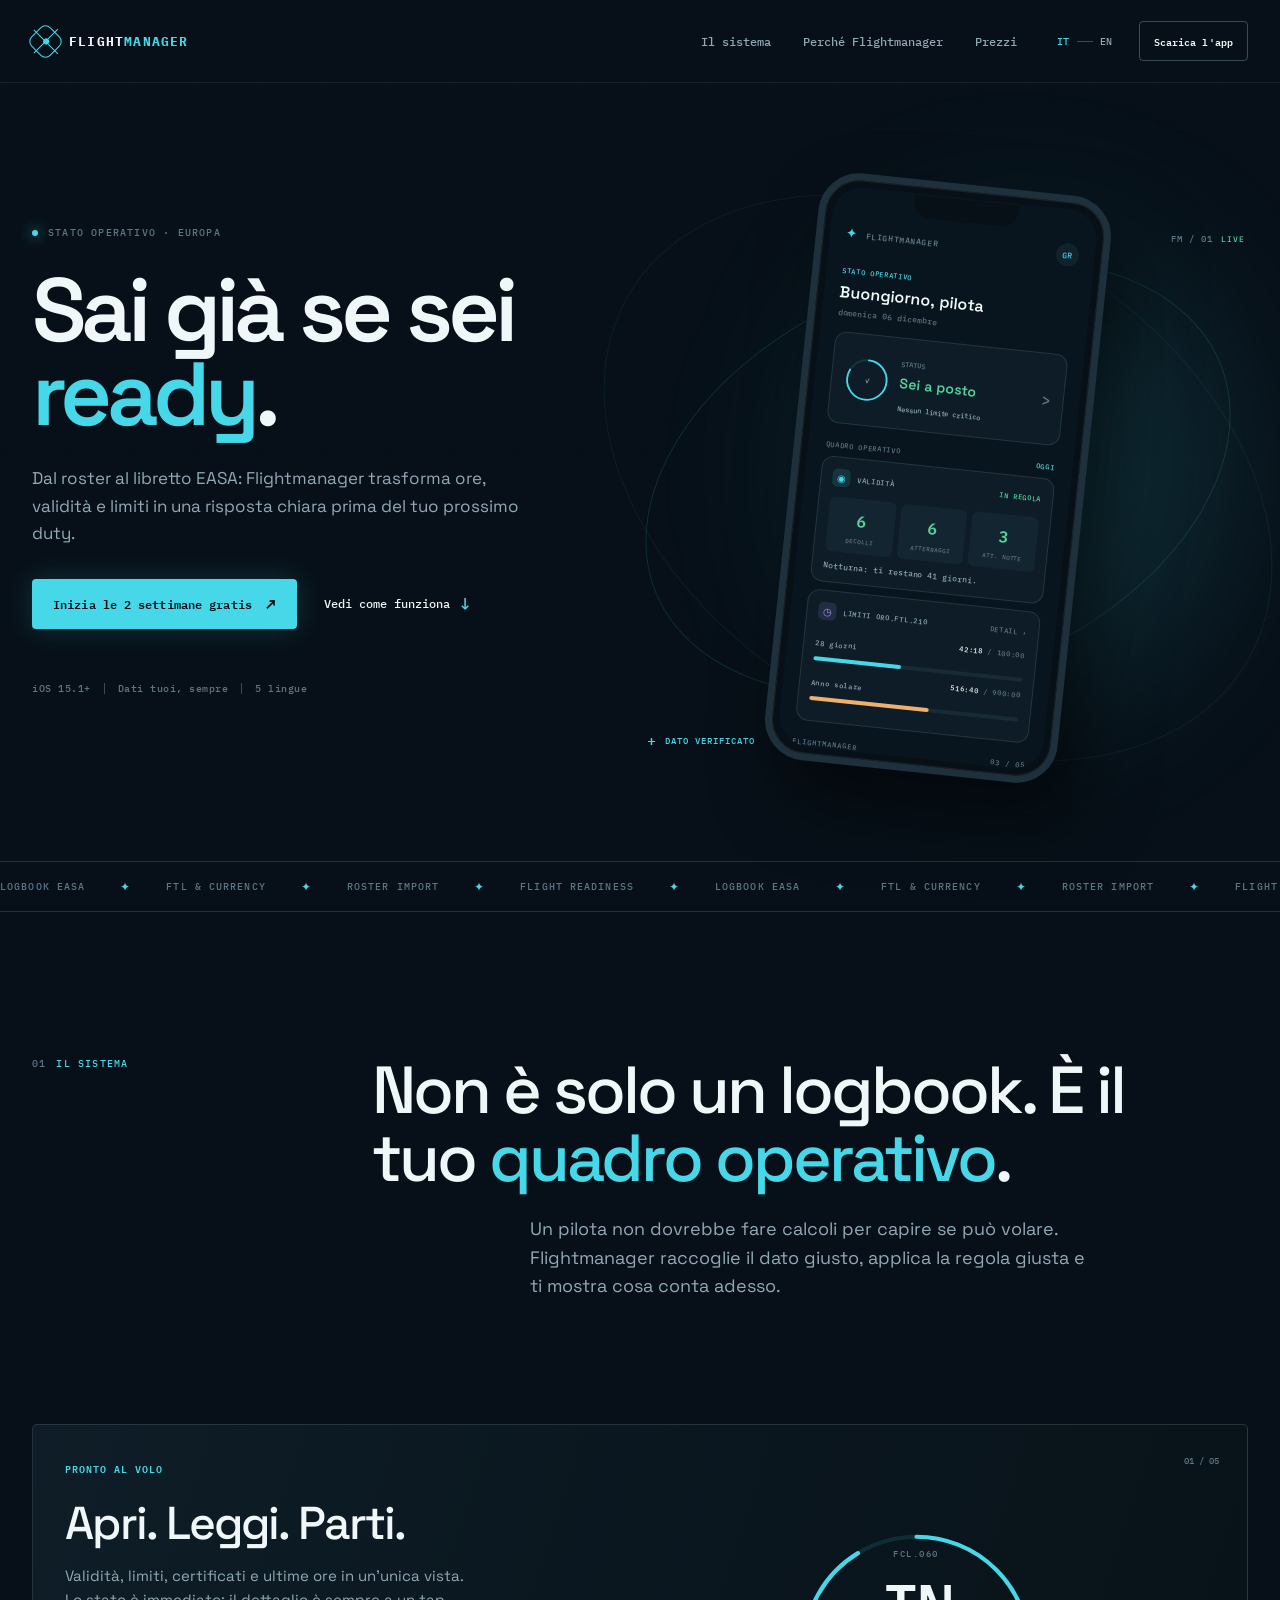
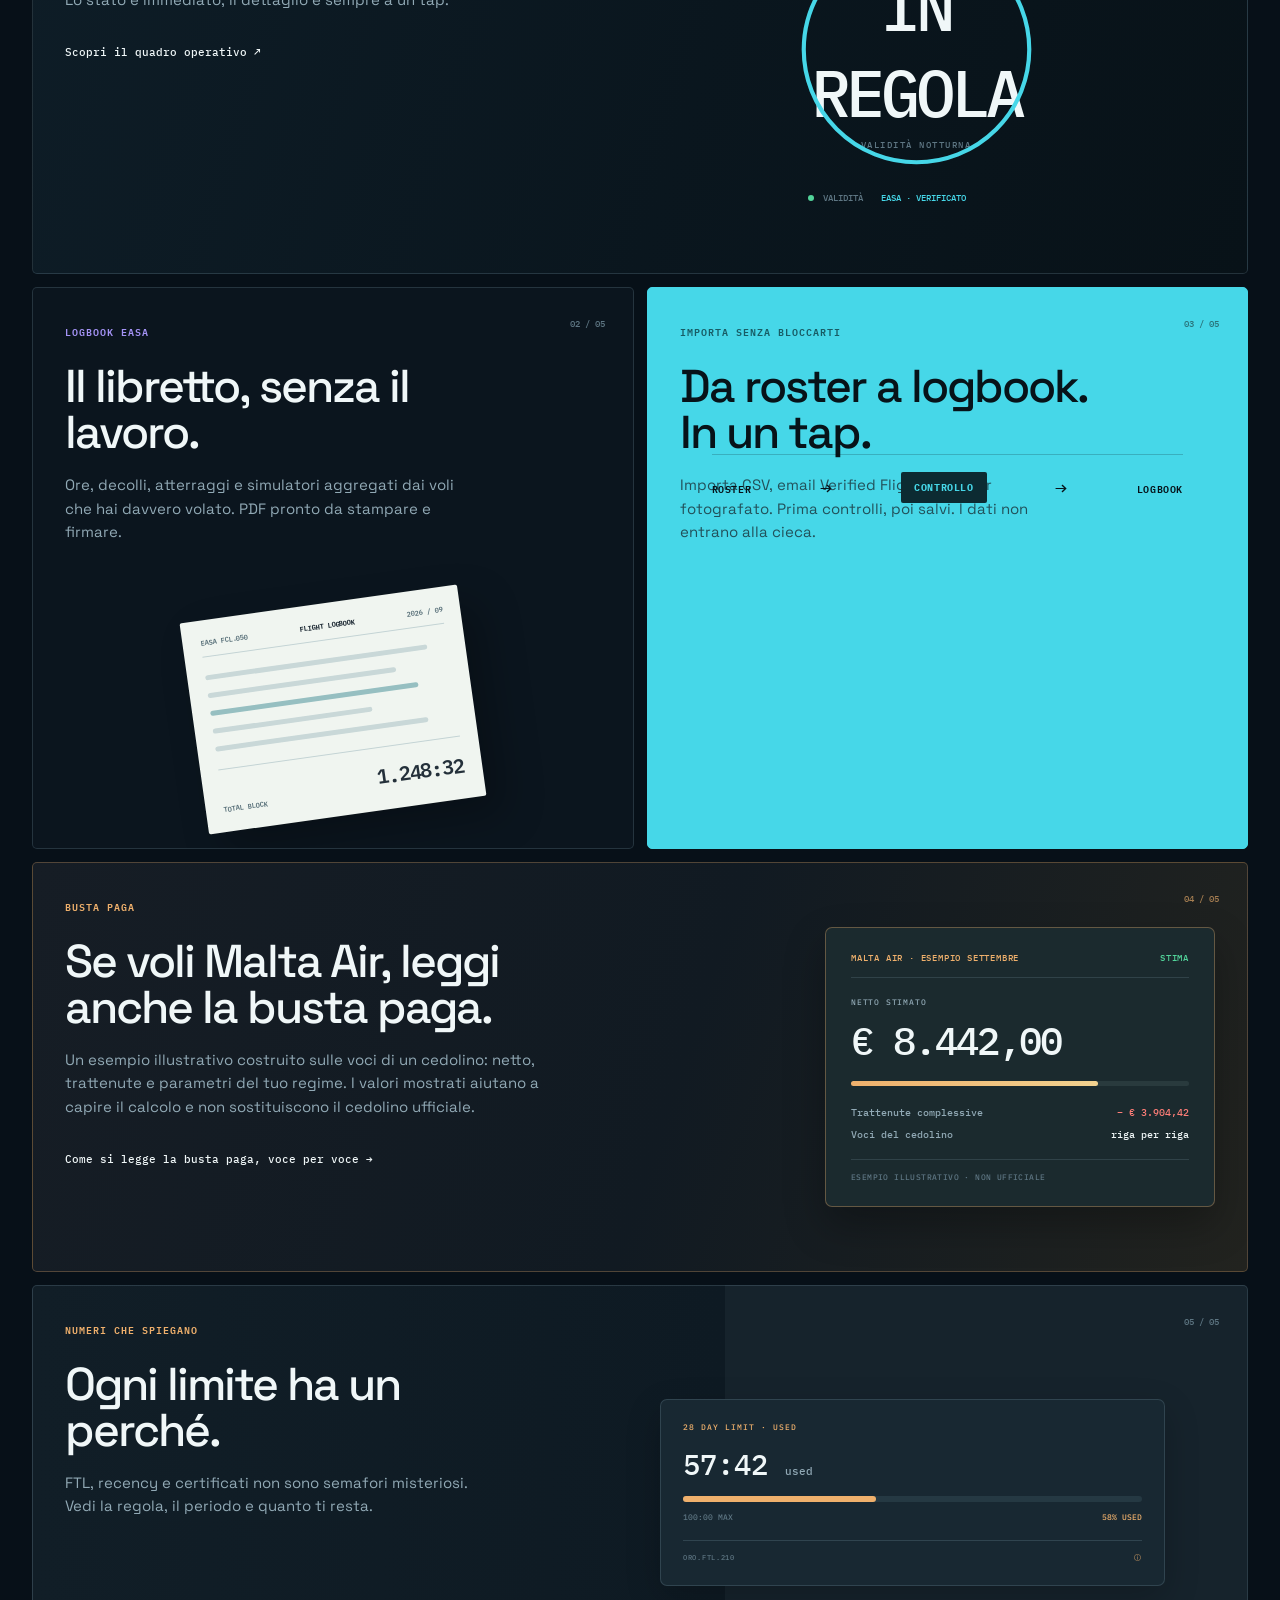
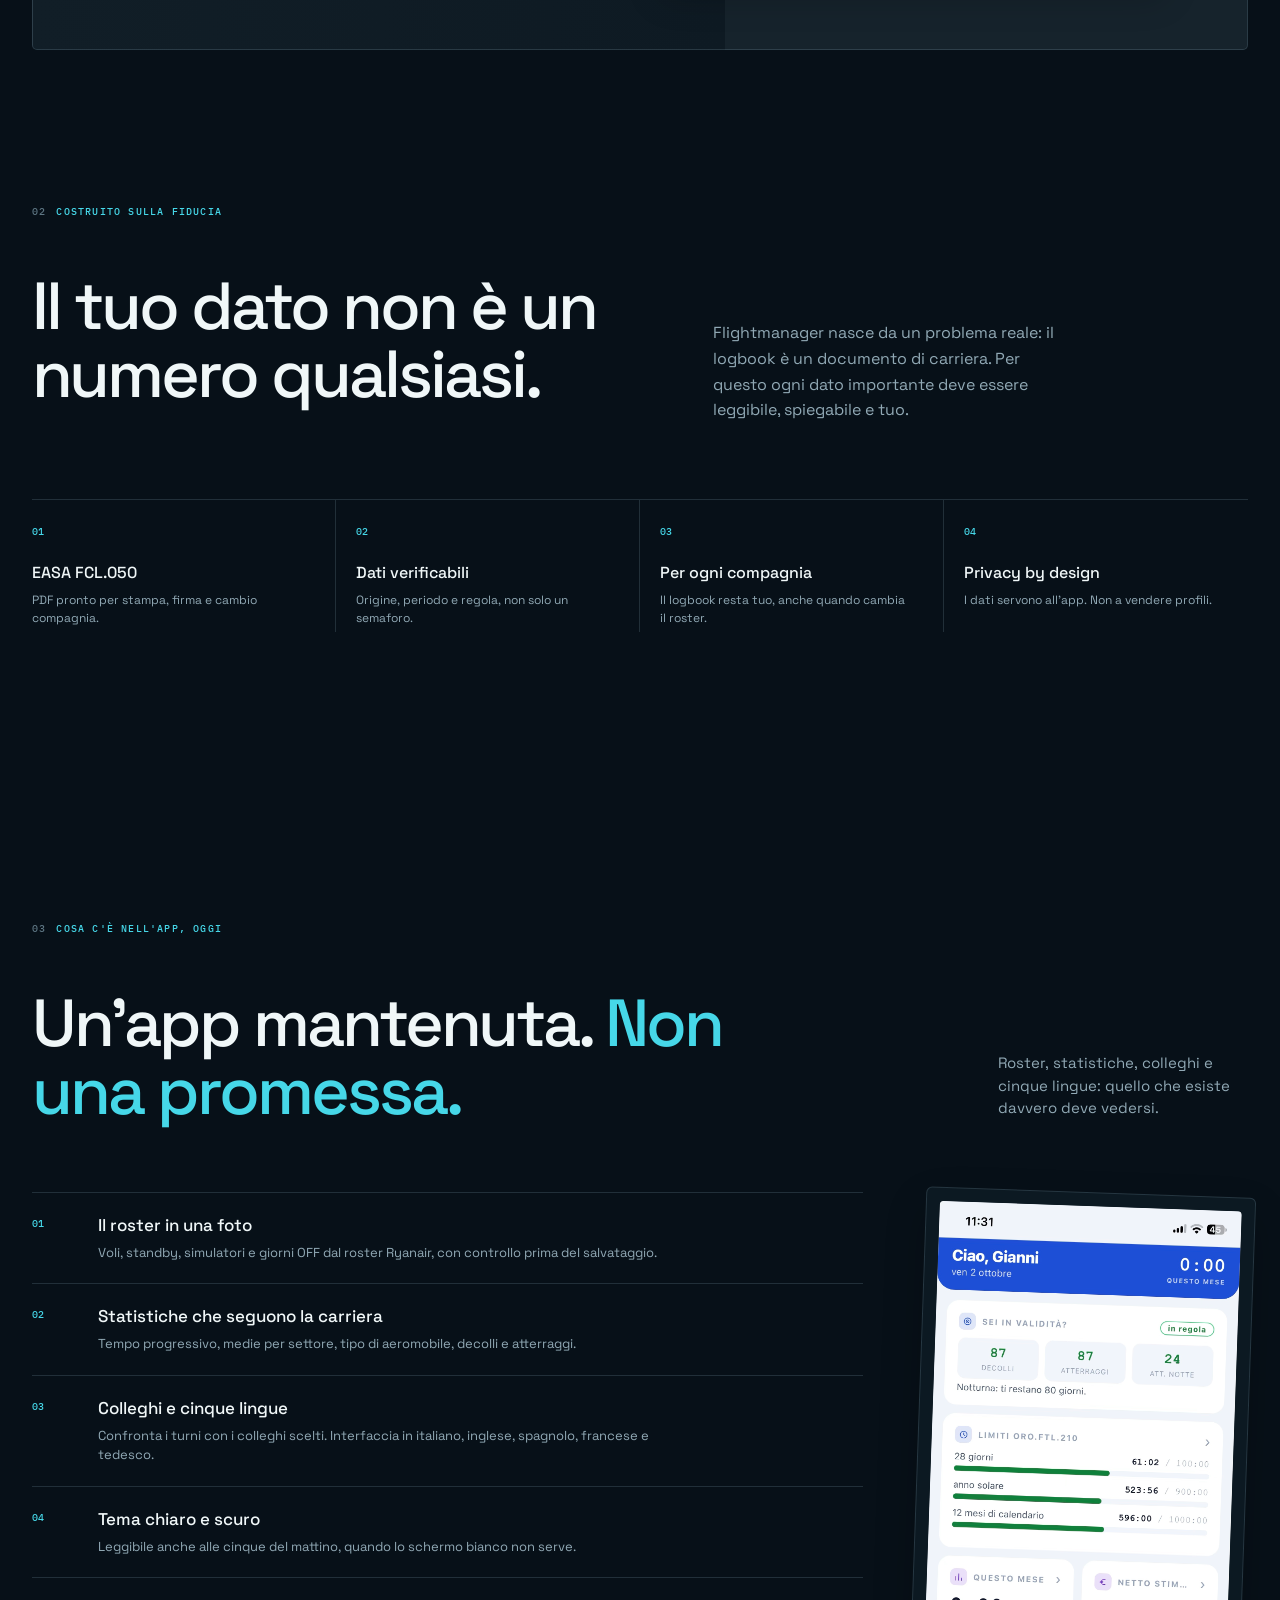
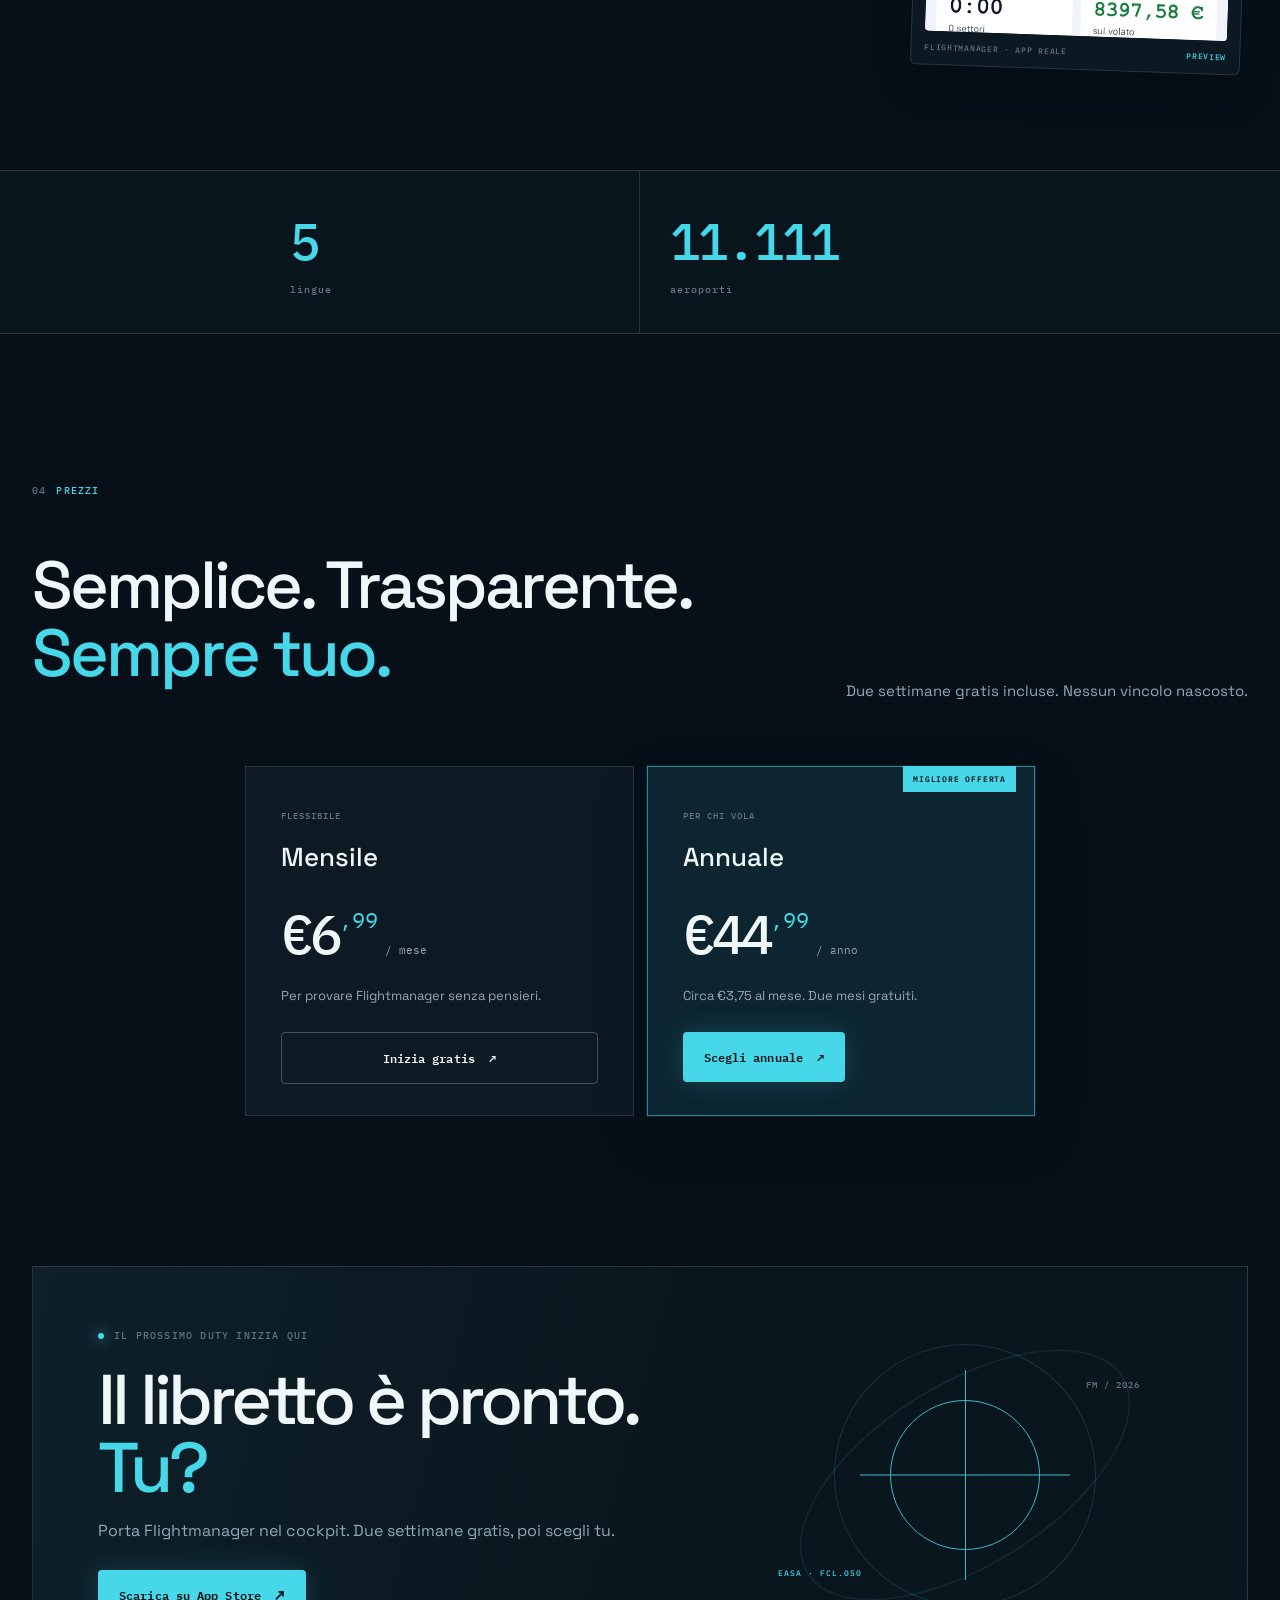
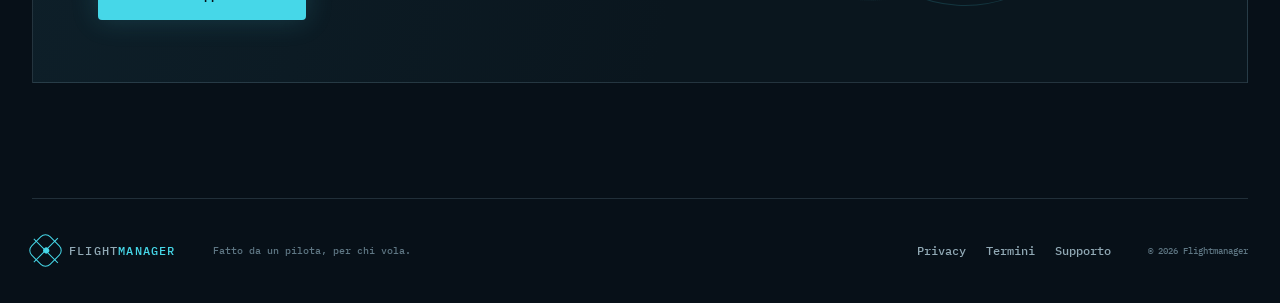
==== commit 01e28cbf: "La prima guida: come si legge la busta paga Malta Air Una landing page non si posiziona su niente in" ====
--- a/index.html
+++ b/index.html
@@ -17,7 +17,31 @@
     <link href="https://fonts.googleapis.com/css2?family=IBM+Plex+Mono:wght@400;500;600&family=Space+Grotesk:wght@400;500;600;700&display=swap" rel="stylesheet" />
     <link rel="icon" href="/favicon.ico" sizes="any" />
     <link rel="apple-touch-icon" href="/apple-touch-icon.png" />
+    <link rel="canonical" href="https://flight-manager.it/" />
+    <link rel="alternate" hreflang="it" href="https://flight-manager.it/" />
+    <link rel="alternate" hreflang="en" href="https://flight-manager.it/en/" />
+    <link rel="alternate" hreflang="x-default" href="https://flight-manager.it/" />
     <link rel="stylesheet" href="/styles.css" />
+    <script type="application/ld+json">
+    {
+      "@context": "https://schema.org",
+      "@type": "MobileApplication",
+      "name": "FlightManager",
+      "alternateName": "Flightmanager — Logbook EASA FCL.050",
+      "description": "Libretto di volo EASA FCL.050 per piloti di linea: ore, decolli, atterraggi, validità FCL.060 e limiti di volo ORO.FTL.210 calcolati dai voli volati, con export PDF. Per i piloti Malta Air e Ryanair Spain anche la stima della busta paga.",
+      "applicationCategory": "UtilitiesApplication",
+      "operatingSystem": "iOS 15.1 o successivo",
+      "url": "https://flight-manager.it/",
+      "installUrl": "https://apps.apple.com/it/app/flightmanager/id6765693187",
+      "inLanguage": ["it", "en", "es", "fr", "de"],
+      "softwareVersion": "1.2.5",
+      "author": { "@type": "Person", "jobTitle": "Pilota di linea" },
+      "offers": [
+        { "@type": "Offer", "name": "Mensile", "price": "6.99", "priceCurrency": "EUR" },
+        { "@type": "Offer", "name": "Annuale", "price": "44.99", "priceCurrency": "EUR" }
+      ]
+    }
+    </script>
   </head>
   <body>
     <div class="page-shell">
@@ -91,7 +115,7 @@
 
           <article class="feature-panel panel-cyan reveal"><div class="panel-index">03 / 05</div><div class="panel-copy"><span class="feature-label dark-text">IMPORTA SENZA BLOCCARTI</span><h3 data-it="Da roster a logbook. In un tap." data-en="From roster to logbook. One tap.">Da roster a logbook. In un tap.</h3><p data-it="Importa CSV, email Verified Flights o roster fotografato. Prima controlli, poi salvi. I dati non entrano alla cieca." data-en="Import CSV, Verified Flights emails or a photographed roster. Review first, then save. Data never goes in blindly.">Importa CSV, email Verified Flights o roster fotografato. Prima controlli, poi salvi. I dati non entrano alla cieca.</p><div class="import-flow"><span>ROSTER</span><b>→</b><strong>CONTROLLO</strong><b>→</b><span>LOGBOOK</span></div></article>
 
-          <article class="feature-panel panel-pay reveal"><div class="panel-index">04 / 05</div><div class="panel-copy"><span class="feature-label amber-text">BUSTA PAGA</span><h3 data-it="Se voli Malta Air, leggi anche la busta paga." data-en="If you fly Malta Air, read your payslip too.">Se voli Malta Air, leggi anche la busta paga.</h3><p data-it="Un esempio illustrativo costruito sulle voci di un cedolino: netto, trattenute e parametri del tuo regime. I valori mostrati aiutano a capire il calcolo e non sostituiscono il cedolino ufficiale." data-en="An illustrative example built from payslip lines: take-home pay, deductions and your regime parameters. The figures explain the calculation and do not replace the official payslip.">Un esempio illustrativo costruito sulle voci di un cedolino: netto, trattenute e parametri del tuo regime. I valori mostrati aiutano a capire il calcolo e non sostituiscono il cedolino ufficiale.</p></div><div class="payroll-card"><div class="payroll-head"><span>MALTA AIR · ESEMPIO SETTEMBRE</span><b>STIMA</b></div><small>NETTO STIMATO</small><strong>€ 8.442,00</strong><div class="payroll-bar"><i></i></div><div class="payroll-lines"><span>Trattenute complessive <b class="negative">− € 3.904,42</b></span><span>Voci del cedolino <b>riga per riga</b></span></div><div class="payroll-note">ESEMPIO ILLUSTRATIVO · NON UFFICIALE</div></div></article>
+          <article class="feature-panel panel-pay reveal"><div class="panel-index">04 / 05</div><div class="panel-copy"><span class="feature-label amber-text">BUSTA PAGA</span><h3 data-it="Se voli Malta Air, leggi anche la busta paga." data-en="If you fly Malta Air, read your payslip too.">Se voli Malta Air, leggi anche la busta paga.</h3><p data-it="Un esempio illustrativo costruito sulle voci di un cedolino: netto, trattenute e parametri del tuo regime. I valori mostrati aiutano a capire il calcolo e non sostituiscono il cedolino ufficiale." data-en="An illustrative example built from payslip lines: take-home pay, deductions and your regime parameters. The figures explain the calculation and do not replace the official payslip.">Un esempio illustrativo costruito sulle voci di un cedolino: netto, trattenute e parametri del tuo regime. I valori mostrati aiutano a capire il calcolo e non sostituiscono il cedolino ufficiale.</p><a href="/guide/busta-paga-malta-air/" class="panel-link"><span data-it="Come si legge la busta paga, voce per voce" data-en="How to read a Malta Air payslip (guide in Italian)">Come si legge la busta paga, voce per voce</span> &rarr;</a></div><div class="payroll-card"><div class="payroll-head"><span>MALTA AIR · ESEMPIO SETTEMBRE</span><b>STIMA</b></div><small>NETTO STIMATO</small><strong>€ 8.442,00</strong><div class="payroll-bar"><i></i></div><div class="payroll-lines"><span>Trattenute complessive <b class="negative">− € 3.904,42</b></span><span>Voci del cedolino <b>riga per riga</b></span></div><div class="payroll-note">ESEMPIO ILLUSTRATIVO · NON UFFICIALE</div></div></article>
 
           <article class="feature-panel panel-split reveal"><div class="panel-index">05 / 05</div><div class="panel-copy"><span class="feature-label amber-text">NUMERI CHE SPIEGANO</span><h3 data-it="Ogni limite ha un perché." data-en="Every limit has a why.">Ogni limite ha un perché.</h3><p data-it="FTL, recency e certificati non sono semafori misteriosi. Vedi la regola, il periodo e quanto ti resta." data-en="FTL, currency and certificates are not mysterious traffic lights. See the rule, the period and what remains.">FTL, recency e certificati non sono semafori misteriosi. Vedi la regola, il periodo e quanto ti resta.</p></div><div class="limit-card"><div><small>28 DAY LIMIT · USED</small><strong>57:42 <em>used</em></strong></div><div class="limit-bar"><span></span></div><footer><span>100:00 MAX</span><b>58% USED</b></footer><div class="source-label">ORO.FTL.210 <span>ⓘ</span></div></div></article>
         </section>
@@ -109,7 +133,7 @@
         <section class="pricing container reveal" id="pricing">
           <div class="section-kicker"><span>04</span><span data-it="PREZZI" data-en="PRICING">PREZZI</span></div>
           <div class="pricing-head"><h2 data-it="Semplice. Trasparente. <em>Sempre tuo.</em>" data-en="Simple. Transparent. <em>Always yours.</em>">Semplice. Trasparente. <em>Sempre tuo.</em></h2><p data-it="Due settimane gratis incluse. Nessun vincolo nascosto." data-en="Two weeks free included. No hidden commitment.">Due settimane gratis incluse. Nessun vincolo nascosto.</p></div>
-          <div class="price-grid"><article class="price-card"><span class="price-eyebrow" data-it="FLESSIBILE" data-en="FLEXIBLE">FLESSIBILE</span><h3>Mensile</h3><div class="price"><b>€6</b><sup>,99</sup><span>/ mese</span></div><p data-it="Per provare Flightmanager senza pensieri." data-en="Try Flightmanager without overthinking it.">Per provare Flightmanager senza pensieri.</p><a class="button button-outline" href="https://apps.apple.com/it/app/flightmanager/id6765693187" target="_blank" rel="noreferrer" data-it="Inizia gratis" data-en="Start free">Inizia gratis <span>↗</span></a></article><article class="price-card featured"><div class="best-value" data-it="MIGLIORE OFFERTA" data-en="BEST VALUE">MIGLIORE OFFERTA</div><span class="price-eyebrow">PER CHI VOLA</span><h3>Annuale</h3><div class="price"><b>€44</b><sup>,99</sup><span>/ anno</span></div><p data-it="Circa €3,75 al mese. Due mesi gratuiti." data-en="About €3.75 a month. Two months free.">Circa €3,75 al mese. Due mesi gratuiti.</p><a class="button button-primary" href="https://apps.apple.com/it/app/flightmanager/id6765693187" target="_blank" rel="noreferrer" data-it="Scegli annuale" data-en="Choose annual">Scegli annuale <span>↗</span></a></article></div>
+          <div class="price-grid"><article class="price-card"><span class="price-eyebrow" data-it="FLESSIBILE" data-en="FLEXIBLE">FLESSIBILE</span><h3 data-it="Mensile" data-en="Monthly">Mensile</h3><div class="price"><b>€6</b><sup>,99</sup><span data-it="/ mese" data-en="/ month">/ mese</span></div><p data-it="Per provare Flightmanager senza pensieri." data-en="Try Flightmanager without overthinking it.">Per provare Flightmanager senza pensieri.</p><a class="button button-outline" href="https://apps.apple.com/it/app/flightmanager/id6765693187" target="_blank" rel="noreferrer" data-it="Inizia gratis" data-en="Start free">Inizia gratis <span>↗</span></a></article><article class="price-card featured"><div class="best-value" data-it="MIGLIORE OFFERTA" data-en="BEST VALUE">MIGLIORE OFFERTA</div><span class="price-eyebrow" data-it="PER CHI VOLA" data-en="FOR THOSE WHO FLY">PER CHI VOLA</span><h3 data-it="Annuale" data-en="Annual">Annuale</h3><div class="price"><b>€44</b><sup>,99</sup><span data-it="/ anno" data-en="/ year">/ anno</span></div><p data-it="Circa €3,75 al mese. Due mesi gratuiti." data-en="About €3.75 a month. Two months free.">Circa €3,75 al mese. Due mesi gratuiti.</p><a class="button button-primary" href="https://apps.apple.com/it/app/flightmanager/id6765693187" target="_blank" rel="noreferrer" data-it="Scegli annuale" data-en="Choose annual">Scegli annuale <span>↗</span></a></article></div>
         </section>
 
         <section class="final-cta container reveal"><div class="cta-grid"><div><div class="eyebrow"><span class="status-dot"></span><span data-it="IL PROSSIMO DUTY INIZIA QUI" data-en="YOUR NEXT DUTY STARTS HERE">IL PROSSIMO DUTY INIZIA QUI</span></div><h2 data-it="Il libretto è pronto. <em>Tu?</em>" data-en="Your logbook is ready. <em>Are you?</em>">Il libretto è pronto. <em>Tu?</em></h2><p data-it="Porta Flightmanager nel cockpit. Due settimane gratis, poi scegli tu." data-en="Bring Flightmanager to the cockpit. Two weeks free, then you choose.">Porta Flightmanager nel cockpit. Due settimane gratis, poi scegli tu.</p><a class="button button-primary" href="https://apps.apple.com/it/app/flightmanager/id6765693187" target="_blank" rel="noreferrer"><span data-it="Scarica su App Store" data-en="Download on the App Store">Scarica su App Store</span> <span class="arrow">↗</span></a></div><div class="cta-graphic"><div class="crosshair"></div><span>FM / 2026</span><small>EASA · FCL.050</small></div></div></section>
